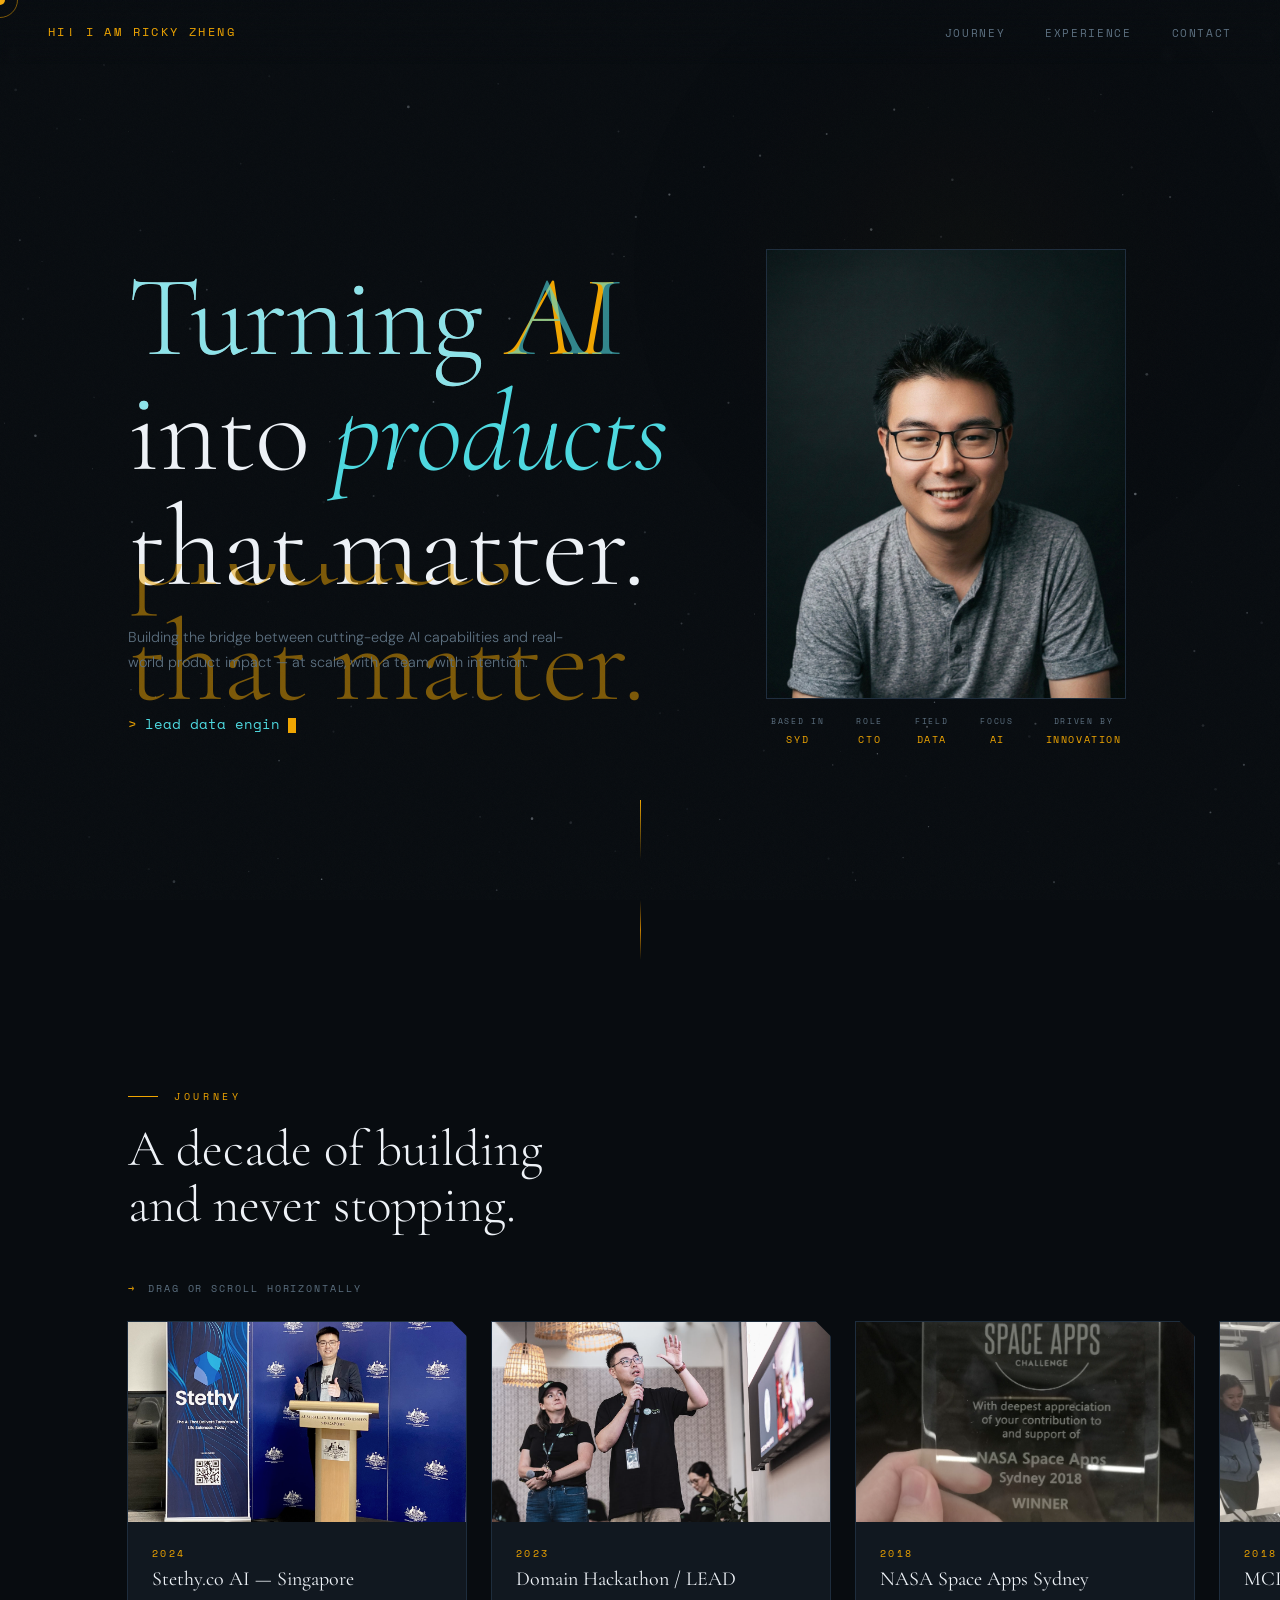
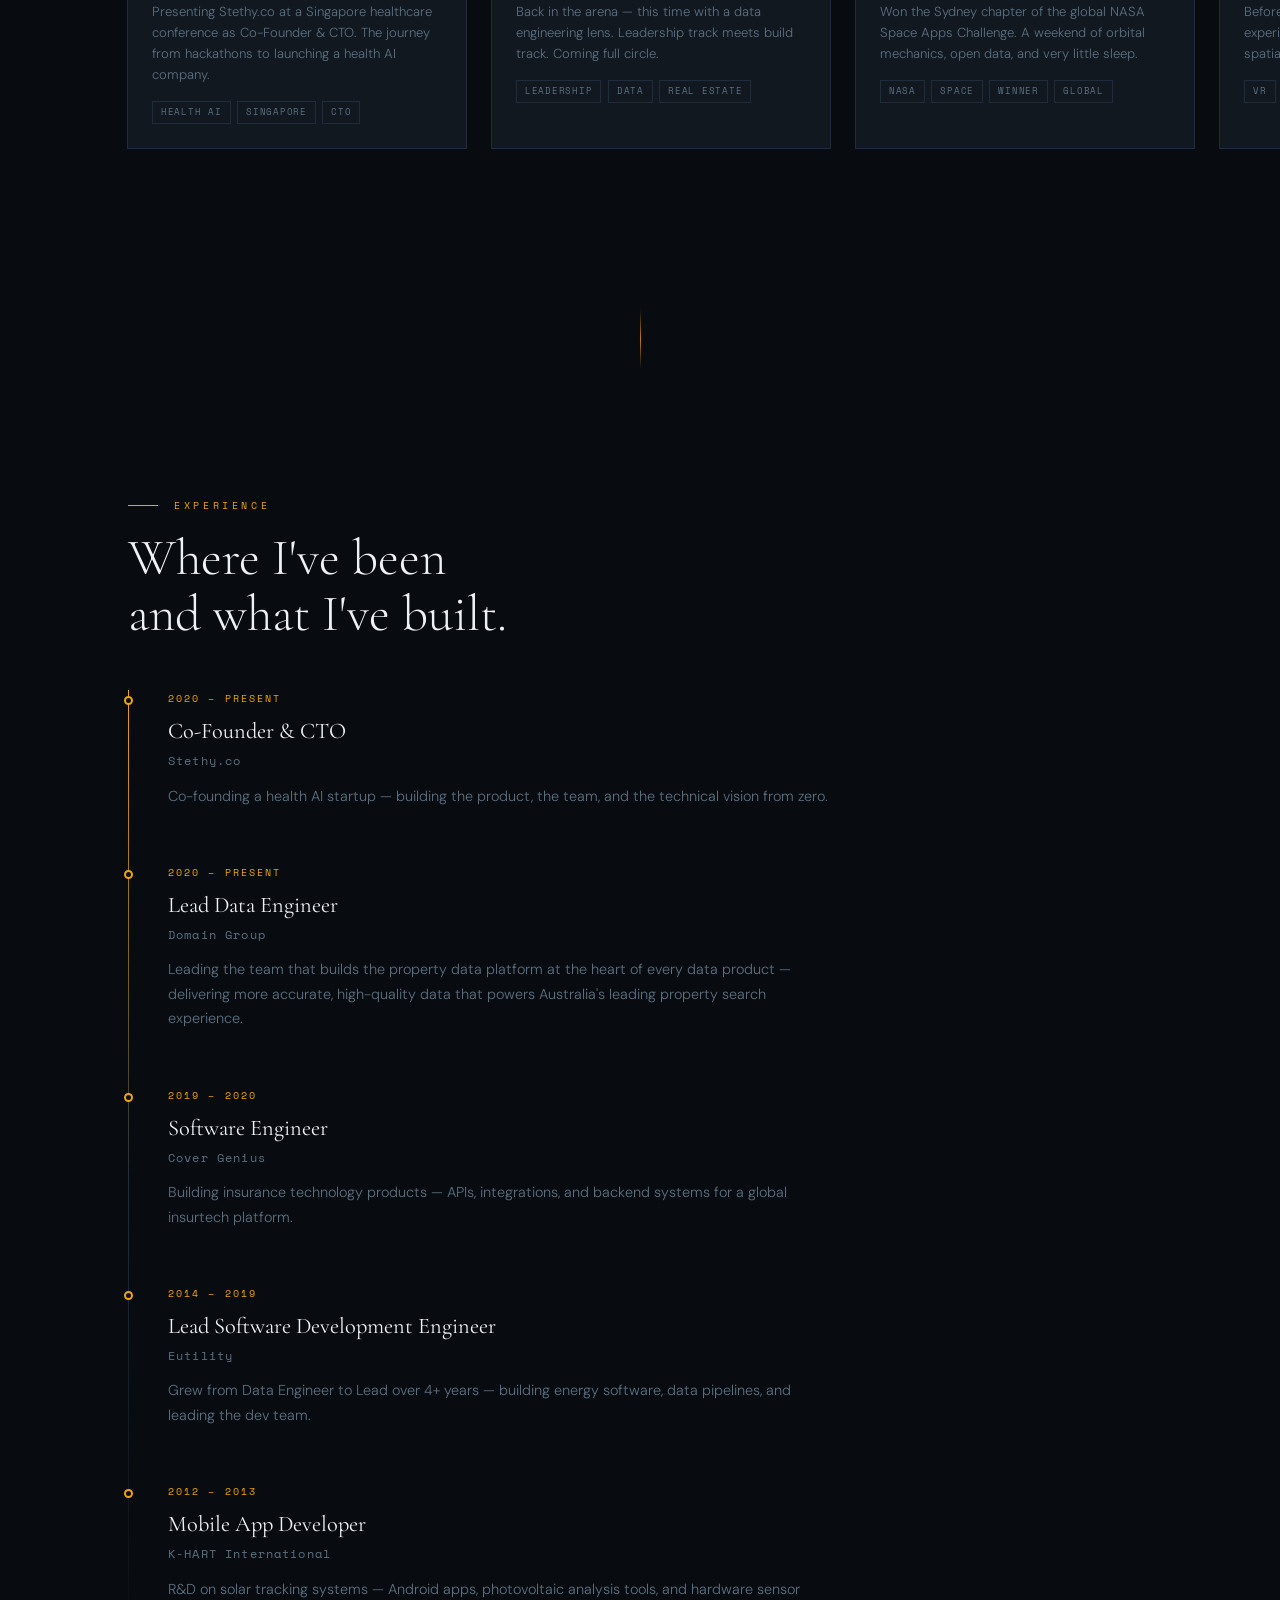
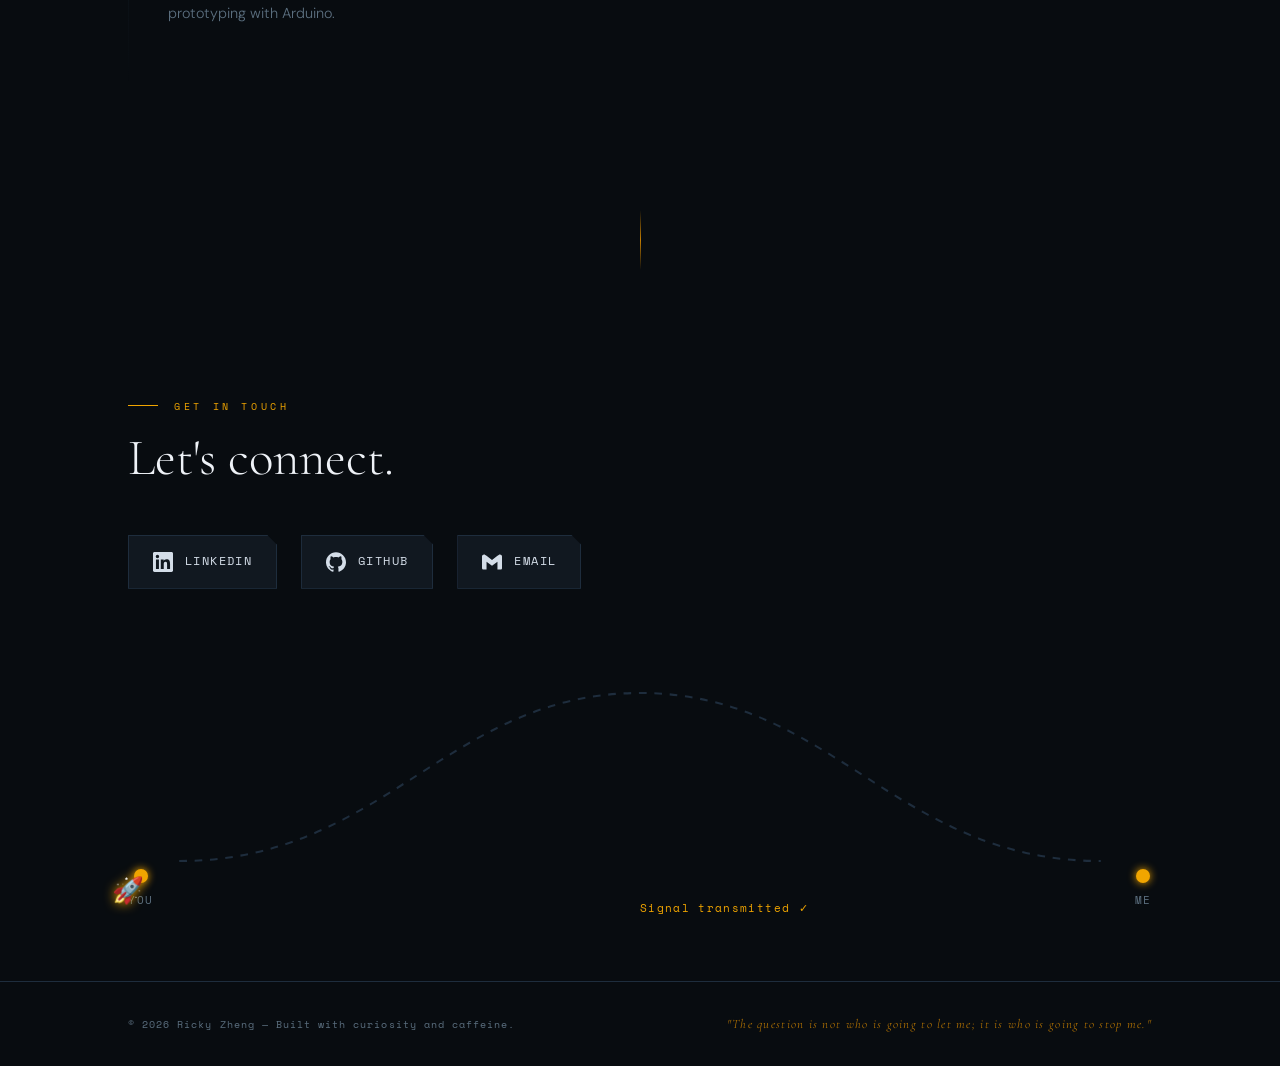
==== index.html @ 5c2e3927 "Add favicon from personal photo - favicon.ico (16x16, 32x32, 48x48 multi-size) - favicon-16x16.png, " ====
<!DOCTYPE html>
<html lang="en">
<head>
<meta charset="UTF-8">
<meta name="viewport" content="width=device-width, initial-scale=1.0">
<title>Ricky Zheng — Data Engineer Lead &amp; CTO | AI, Data &amp; Product Builder</title>
<meta name="description" content="Ricky Zheng is a Data Engineer Lead and CTO of a health AI company based in Sydney, Australia. Passionate about turning AI into real-world products — from data pipelines to intelligent systems.">
<meta name="keywords" content="Ricky Zheng, Data Engineer, CTO, AI, health AI, Sydney, Australia, data engineering, machine learning, solar engineering">
<meta name="author" content="Ricky Zheng">
<link rel="canonical" href="https://ricky-zheng.com">
<link rel="icon" type="image/x-icon" href="/favicon.ico">
<link rel="icon" type="image/png" sizes="32x32" href="/favicon-32x32.png">
<link rel="icon" type="image/png" sizes="16x16" href="/favicon-16x16.png">
<link rel="apple-touch-icon" sizes="180x180" href="/apple-touch-icon.png">
<link rel="manifest" href="/site.webmanifest">

<!-- Open Graph -->
<meta property="og:type" content="website">
<meta property="og:url" content="https://ricky-zheng.com">
<meta property="og:title" content="Ricky Zheng — Data Engineer Lead &amp; CTO | AI, Data &amp; Product Builder">
<meta property="og:description" content="Ricky Zheng is a Data Engineer Lead and CTO of a health AI company based in Sydney, Australia. Turning AI into real-world products that matter.">
<meta property="og:image" content="https://ricky-zheng.com/images/personal-photos/IMG_4358.jpg">
<meta property="og:locale" content="en_AU">
<meta property="og:site_name" content="Ricky Zheng">

<!-- Twitter Card -->
<meta name="twitter:card" content="summary_large_image">
<meta name="twitter:url" content="https://ricky-zheng.com">
<meta name="twitter:title" content="Ricky Zheng — Data Engineer Lead &amp; CTO | AI, Data &amp; Product Builder">
<meta name="twitter:description" content="Ricky Zheng is a Data Engineer Lead and CTO of a health AI company based in Sydney, Australia. Turning AI into real-world products that matter.">
<meta name="twitter:image" content="https://ricky-zheng.com/images/personal-photos/IMG_4358.jpg">

<!-- JSON-LD Structured Data -->
<script type="application/ld+json">
{
  "@context": "https://schema.org",
  "@type": "Person",
  "name": "Ricky Zheng",
  "url": "https://ricky-zheng.com",
  "email": "hi@ricky-zheng.com",
  "image": "https://ricky-zheng.com/images/personal-photos/IMG_4358.jpg",
  "jobTitle": "Data Engineer Lead",
  "description": "Data Engineer Lead and CTO of a health AI company. Background in solar engineering, now building AI-powered products in Sydney, Australia.",
  "worksFor": {
    "@type": "Organization",
    "name": "Health AI Company"
  },
  "address": {
    "@type": "PostalAddress",
    "addressLocality": "Sydney",
    "addressRegion": "NSW",
    "addressCountry": "AU"
  },
  "sameAs": [
    "https://www.linkedin.com/in/ricky-zheng-au/",
    "https://github.com/HelloRicky"
  ],
  "knowsAbout": [
    "Data Engineering",
    "Artificial Intelligence",
    "Machine Learning",
    "Health AI",
    "Solar Engineering",
    "3D Printing",
    "Electronics",
    "Space Technology",
    "Product Development"
  ]
}
</script>
<link rel="preconnect" href="https://fonts.googleapis.com">
<link rel="preconnect" href="https://fonts.gstatic.com" crossorigin>
<link href="https://fonts.googleapis.com/css2?family=Cormorant+Garamond:ital,wght@0,300;0,400;0,600;1,300;1,400&family=Space+Mono:ital,wght@0,400;0,700;1,400&family=DM+Sans:wght@300;400;500&display=swap" rel="stylesheet">
<link rel="stylesheet" href="style.css">
</head>
<body>

<div class="cursor" id="cursor"></div>
<div class="cursor-ring" id="cursor-ring"></div>

<canvas id="stars-canvas"></canvas>

<nav>
  <a href="#hero" class="nav-logo">Hi! I am Ricky Zheng</a>
  <ul class="nav-links">
    <li><a href="#journey">Journey</a></li>
    <li><a href="#experience">Experience</a></li>
    <li><a href="#contact">Contact</a></li>
  </ul>
  <button class="nav-toggle" aria-label="Toggle menu" aria-expanded="false">
    <span></span><span></span><span></span>
  </button>
</nav>

<!-- ============================================================
     HERO
============================================================ -->
<section id="hero">
  <div class="hero-content">
<h1 class="hero-title glitch" data-text="Turning AI into products that matter.">
      Turning <em>AI</em> into <em style="color:var(--cyan)">products</em><br>that matter.
    </h1>
    <p class="hero-subtitle">Building the bridge between cutting-edge AI capabilities and real-world product impact — at scale, with a team, with intention.</p>
    <div class="hero-terminal">
      <span class="typed-text" id="typed"></span><span class="cursor-blink"></span>
    </div>
  </div>
  <div class="hero-portrait">
    <div class="portrait-frame">
      <img class="portrait-img" src="images/personal-photos/IMG_4358.jpg" alt="Ricky Zheng" loading="eager" width="360" height="450">
    </div>
    <div class="portrait-data">
      <div class="portrait-data-item">
        <span class="portrait-data-label">Based in</span>
        <span class="portrait-data-value">SYD</span>
      </div>
      <div class="portrait-data-item">
        <span class="portrait-data-label">Role</span>
        <span class="portrait-data-value">CTO</span>
      </div>
      <div class="portrait-data-item">
        <span class="portrait-data-label">Field</span>
        <span class="portrait-data-value">Data</span>
      </div>
      <div class="portrait-data-item">
        <span class="portrait-data-label">Focus</span>
        <span class="portrait-data-value">AI</span>
      </div>
      <div class="portrait-data-item">
        <span class="portrait-data-label">Driven by</span>
        <span class="portrait-data-value">Innovation</span>
      </div>
    </div>
  </div>
  <div class="hero-scroll">

    <div class="scroll-line"></div>
  </div>
</section>

<div class="divider"></div>

<!-- ============================================================
     JOURNEY
============================================================ -->
<section id="journey">
  <p class="section-label">Journey</p>
  <h2 class="section-title reveal">A decade of building<br>and never stopping.</h2>

  <div class="journey-scroll-hint">
    <span class="hint-arrow">→</span>
    <span>drag or scroll horizontally</span>
  </div>

  <div class="journey-track" id="journey-track">

    <!-- 1: 2024 Stethy AI — 3 images -->
    <div class="journey-card reveal">
      <div class="journey-card-img-wrap">
        <img class="journey-card-img active" src="images/2024-stethy-conference/IMG_7921.jpg" alt="Stethy AI Singapore 2024" loading="lazy" width="340" height="200">
        <img class="journey-card-img" src="images/2024-stethy-conference/1724299750670.jpeg" alt="Stethy AI Singapore 2024" loading="lazy" width="340" height="200">
        <img class="journey-card-img" src="images/2024-stethy-conference/JZY01798.JPG" alt="Stethy AI Singapore 2024" loading="lazy" width="340" height="200">
      </div>
      <div class="journey-card-body">
        <p class="journey-year">2024</p>
        <h3 class="journey-title">Stethy.co AI — Singapore</h3>
        <p class="journey-desc">Presenting Stethy.co at a Singapore healthcare conference as Co-Founder &amp; CTO. The journey from hackathons to launching a health AI company.</p>
        <div class="journey-tags">
          <span class="tag">Health AI</span>
          <span class="tag">Singapore</span>
          <span class="tag">CTO</span>
        </div>
      </div>
    </div>

    <!-- 2: 2023 Domain Hackathon — 2 images -->
    <div class="journey-card reveal">
      <div class="journey-card-img-wrap">
        <img class="journey-card-img active" src="images/2023-domain-hackathon/IMG_4024.jpg" alt="Domain Hackathon LEAD 2023" loading="lazy" width="340" height="200">
        <img class="journey-card-img" src="images/2023-domain-hackathon/IMG_4029.jpg" alt="Domain Hackathon LEAD 2023" loading="lazy" width="340" height="200">
      </div>
      <div class="journey-card-body">
        <p class="journey-year">2023</p>
        <h3 class="journey-title">Domain Hackathon / LEAD</h3>
        <p class="journey-desc">Back in the arena — this time with a data engineering lens. Leadership track meets build track. Coming full circle.</p>
        <div class="journey-tags">
          <span class="tag">Leadership</span>
          <span class="tag">Data</span>
          <span class="tag">Real Estate</span>
        </div>
      </div>
    </div>

    <!-- 3: 2018 NASA Space Apps (WINNER) — 1 image -->
    <div class="journey-card reveal">
      <div class="journey-card-img-wrap">
        <img class="journey-card-img active" src="images/2018-NASA-space-app-hackathon/IMG_20181021_173300.jpg" alt="NASA Space Apps Sydney 2018" loading="lazy" width="340" height="200">
      </div>
      <div class="journey-card-body">
        <p class="journey-year">2018</p>
        <h3 class="journey-title">NASA Space Apps Sydney</h3>
        <p class="journey-desc">Won the Sydney chapter of the global NASA Space Apps Challenge. A weekend of orbital mechanics, open data, and very little sleep.</p>
        <div class="journey-tags">
          <span class="tag">NASA</span>
          <span class="tag">Space</span>
          <span class="tag">Winner</span>
          <span class="tag">Global</span>
        </div>
      </div>
    </div>

    <!-- 4: 2018 MCICI VR — 2 images -->
    <div class="journey-card reveal">
      <div class="journey-card-img-wrap">
        <img class="journey-card-img active" src="images/2018-MCICI-VR-hackathon/IMG_20180601_174137.jpg" alt="MCICI VR Hackathon 2018" loading="lazy" width="340" height="200">
        <img class="journey-card-img" src="images/2018-MCICI-VR-hackathon/IMG_20180602_114129.jpg" alt="MCICI VR Hackathon 2018" loading="lazy" width="340" height="200">
      </div>
      <div class="journey-card-body">
        <p class="journey-year">2018</p>
        <h3 class="journey-title">MCICI VR Hackathon</h3>
        <p class="journey-desc">Before the metaverse was a buzzword — experimenting with immersive technology, spatial interfaces, and the limits of presence.</p>
        <div class="journey-tags">
          <span class="tag">VR</span>
          <span class="tag">Unity</span>
          <span class="tag">Spatial</span>
        </div>
      </div>
    </div>

    <!-- 5: 2017 Freelancer Hackathon — 1 image -->
    <div class="journey-card reveal">
      <div class="journey-card-img-wrap">
        <img class="journey-card-img active" src="images/2017-freelance-hackathon/IMG_20171201_095057.jpg" alt="Freelancer Hackathon 2017" loading="lazy" width="340" height="200">
      </div>
      <div class="journey-card-body">
        <p class="journey-year">2017</p>
        <h3 class="journey-title">Freelancer Hackathon</h3>
        <p class="journey-desc">Freelance hackathon circuit — learning to rapidly integrate third-party APIs and ship prototypes under pressure.</p>
        <div class="journey-tags">
          <span class="tag">APIs</span>
          <span class="tag">Rapid Prototyping</span>
        </div>
      </div>
    </div>

    <!-- 6: 2017 MQ Data Science — 2 images -->
    <div class="journey-card reveal">
      <div class="journey-card-img-wrap">
        <img class="journey-card-img active" src="images/2017-MQ-hackathon/IMG_20170513_162224.jpg" alt="Macquarie Data Science Challenge 2017" loading="lazy" width="340" height="200">
        <img class="journey-card-img" src="images/2017-MQ-hackathon/IMG_20170514_093614.jpg" alt="Macquarie Data Science Challenge 2017" loading="lazy" width="340" height="200">
      </div>
      <div class="journey-card-body">
        <p class="journey-year">2017</p>
        <h3 class="journey-title">Macquarie Data Science Challenge</h3>
        <p class="journey-desc">Placed in the top 6 teams out of dozens. First taste of competitive data science — and first prize money.</p>
        <div class="journey-tags">
          <span class="tag">Data Science</span>
          <span class="tag">ML</span>
          <span class="tag">Top 6</span>
        </div>
      </div>
    </div>

    <!-- 7: 2017 Facebook Hackathon — 2 images -->
    <div class="journey-card reveal">
      <div class="journey-card-img-wrap">
        <img class="journey-card-img active" src="images/2017-FB-hackathon/received_1526350410732204.jpeg" alt="Facebook Sydney Hackathon 2017" loading="lazy" width="340" height="200">
        <img class="journey-card-img" src="images/2017-FB-hackathon/mmexport1493520194630.jpg" alt="Facebook Sydney Hackathon 2017" loading="lazy" width="340" height="200">
      </div>
      <div class="journey-card-body">
        <p class="journey-year">2017</p>
        <h3 class="journey-title">Facebook Sydney Hackathon</h3>
        <p class="journey-desc">24 hours at Facebook HQ Sydney. Where the culture of "move fast and build things" became personally calibrated.</p>
        <div class="journey-tags">
          <span class="tag">Product</span>
          <span class="tag">Sydney</span>
          <span class="tag">24hrs</span>
        </div>
      </div>
    </div>

    <!-- 8: 2015 Feelture — 4 images -->
    <div class="journey-card reveal">
      <div class="journey-card-img-wrap">
        <img class="journey-card-img active" src="images/2015-feelture-project/IMG_20150711_144143.jpg" alt="Feelture IoT Project 2015" loading="lazy" width="340" height="200">
        <img class="journey-card-img" src="images/2015-feelture-project/IMG_20150222_225909.jpg" alt="Feelture IoT Project 2015" loading="lazy" width="340" height="200">
        <img class="journey-card-img" src="images/2015-feelture-project/IMG_20150711_211003.jpg" alt="Feelture IoT Project 2015" loading="lazy" width="340" height="200">
        <img class="journey-card-img" src="images/2015-feelture-project/IMG_20150715_210549.jpg" alt="Feelture IoT Project 2015" loading="lazy" width="340" height="200">
      </div>
      <div class="journey-card-body">
        <p class="journey-year">2015</p>
        <h3 class="journey-title">Feelture IoT Project</h3>
        <p class="journey-desc">First foray into hardware hacking — building IoT devices and learning that the gap between idea and working prototype is where the real education happens.</p>
        <div class="journey-tags">
          <span class="tag">IoT</span>
          <span class="tag">Hardware</span>
          <span class="tag">Arduino</span>
        </div>
      </div>
    </div>

  </div>
</section>

<div class="divider"></div>

<!-- ============================================================
     EXPERIENCE
============================================================ -->
<section id="experience">
  <p class="section-label">Experience</p>
  <h2 class="section-title reveal">Where I've been<br>and what I've built.</h2>

  <div class="timeline">
    <div class="timeline-item">
      <p class="timeline-period">2020 – PRESENT</p>
      <h3 class="timeline-role">Co-Founder & CTO</h3>
      <p class="timeline-company">Stethy.co</p>
      <p class="timeline-desc">Co-founding a health AI startup — building the product, the team, and the technical vision from zero.</p>
    </div>

    <div class="timeline-item">
      <p class="timeline-period">2020 – PRESENT</p>
      <h3 class="timeline-role">Lead Data Engineer</h3>
      <p class="timeline-company">Domain Group</p>
      <p class="timeline-desc">Leading the team that builds the property data platform at the heart of every data product — delivering more accurate, high-quality data that powers Australia's leading property search experience.</p>
    </div>

    <div class="timeline-item">
      <p class="timeline-period">2019 – 2020</p>
      <h3 class="timeline-role">Software Engineer</h3>
      <p class="timeline-company">Cover Genius</p>
      <p class="timeline-desc">Building insurance technology products — APIs, integrations, and backend systems for a global insurtech platform.</p>
    </div>

    <div class="timeline-item">
      <p class="timeline-period">2014 – 2019</p>
      <h3 class="timeline-role">Lead Software Development Engineer</h3>
      <p class="timeline-company">Eutility</p>
      <p class="timeline-desc">Grew from Data Engineer to Lead over 4+ years — building energy software, data pipelines, and leading the dev team.</p>
    </div>

    <div class="timeline-item">
      <p class="timeline-period">2012 – 2013</p>
      <h3 class="timeline-role">Mobile App Developer</h3>
      <p class="timeline-company">K-HART International</p>
      <p class="timeline-desc">R&D on solar tracking systems — Android apps, photovoltaic analysis tools, and hardware sensor prototyping with Arduino.</p>
    </div>
  </div>
</section>

<div class="divider"></div>

<!-- ============================================================
     CONTACT
============================================================ -->
<section id="contact">
  <p class="section-label">Get in Touch</p>
  <h2 class="section-title reveal">Let's connect.</h2>
  <div class="contact-grid reveal">
    <a href="https://www.linkedin.com/in/ricky-zheng-au/" class="contact-link" target="_blank" rel="noopener">
      <span class="contact-icon">
        <svg xmlns="http://www.w3.org/2000/svg" viewBox="0 0 24 24" fill="currentColor" width="20" height="20" aria-hidden="true">
          <path d="M20.447 20.452h-3.554v-5.569c0-1.328-.027-3.037-1.852-3.037-1.853 0-2.136 1.445-2.136 2.939v5.667H9.351V9h3.414v1.561h.046c.477-.9 1.637-1.85 3.37-1.85 3.601 0 4.267 2.37 4.267 5.455v6.286zM5.337 7.433a2.062 2.062 0 0 1-2.063-2.065 2.064 2.064 0 1 1 2.063 2.065zm1.782 13.019H3.555V9h3.564v11.452zM22.225 0H1.771C.792 0 0 .774 0 1.729v20.542C0 23.227.792 24 1.771 24h20.451C23.2 24 24 23.227 24 22.271V1.729C24 .774 23.2 0 22.222 0h.003z"/>
        </svg>
      </span><span class="contact-label"> LinkedIn</span>
    </a>
    <a href="https://github.com/HelloRicky/HelloRicky.github.io" class="contact-link" target="_blank" rel="noopener">
      <span class="contact-icon">
        <svg xmlns="http://www.w3.org/2000/svg" viewBox="0 0 24 24" fill="currentColor" width="20" height="20" aria-hidden="true">
          <path d="M12 .297c-6.63 0-12 5.373-12 12 0 5.303 3.438 9.8 8.205 11.385.6.113.82-.258.82-.577 0-.285-.01-1.04-.015-2.04-3.338.724-4.042-1.61-4.042-1.61C4.422 18.07 3.633 17.7 3.633 17.7c-1.087-.744.084-.729.084-.729 1.205.084 1.838 1.236 1.838 1.236 1.07 1.835 2.809 1.305 3.495.998.108-.776.417-1.305.76-1.605-2.665-.3-5.466-1.332-5.466-5.93 0-1.31.465-2.38 1.235-3.22-.135-.303-.54-1.523.105-3.176 0 0 1.005-.322 3.3 1.23.96-.267 1.98-.399 3-.405 1.02.006 2.04.138 3 .405 2.28-1.552 3.285-1.23 3.285-1.23.645 1.653.24 2.873.12 3.176.765.84 1.23 1.91 1.23 3.22 0 4.61-2.805 5.625-5.475 5.92.42.36.81 1.096.81 2.22 0 1.606-.015 2.896-.015 3.286 0 .315.21.69.825.57C20.565 22.092 24 17.592 24 12.297c0-6.627-5.373-12-12-12"/>
        </svg>
      </span><span class="contact-label"> GitHub</span>
    </a>
    <a href="mailto:hi@ricky-zheng.com" class="contact-link">
      <span class="contact-icon">
        <svg xmlns="http://www.w3.org/2000/svg" viewBox="0 0 24 24" fill="currentColor" width="20" height="20" aria-hidden="true">
          <path d="M24 5.457v13.909c0 .904-.732 1.636-1.636 1.636h-3.819V11.73L12 16.64l-6.545-4.91v9.273H1.636A1.636 1.636 0 0 1 0 19.366V5.457c0-2.023 2.309-3.178 3.927-1.964L5.455 4.64 12 9.548l6.545-4.910 1.528-1.145C21.69 2.28 24 3.434 24 5.457z"/>
        </svg>
      </span><span class="contact-label"> Email</span>
    </a>
  </div>

  <div class="connection-flight reveal" aria-hidden="true">
    <div class="flight-node flight-node--you">
      <span class="flight-node-dot"></span>
      <span class="flight-node-label">You</span>
    </div>
    <svg class="flight-svg" viewBox="0 0 800 200" preserveAspectRatio="none">
      <path class="flight-path-bg" d="M 40,160 C 200,160 250,40 400,40 C 550,40 600,160 760,160" />
      <path class="flight-trail" d="M 40,160 C 200,160 250,40 400,40 C 550,40 600,160 760,160" />
    </svg>
    <div class="flight-rocket">&#128640;</div>
    <div class="flight-node flight-node--me">
      <span class="flight-node-dot"></span>
      <span class="flight-node-label">Me</span>
    </div>
    <p class="flight-status">Signal transmitted &#10003;</p>
  </div>
</section>

<footer>
  <p>© <span id="copy-year"></span> Ricky Zheng — Built with curiosity and caffeine.</p>
  <p style="font-style:italic; font-family: var(--serif); color: var(--amber-dim); font-size: 0.8rem;">"The question is not who is going to let me; it is who is going to stop me."</p>
</footer>

<script src="script.js"></script>
</body>
</html>
---- style.css ----
/* ============================================================
   RESET & BASE
============================================================ */
*, *::before, *::after { box-sizing: border-box; margin: 0; padding: 0; }

:root {
  --obsidian: #080c10;
  --void: #0d1117;
  --surface: #111820;
  --surface2: #16202c;
  --border: #1e2d3d;
  --amber: #f0a500;
  --amber-dim: #c47d00;
  --amber-glow: rgba(240,165,0,0.12);
  --cyan: #4dd9e0;
  --cyan-dim: rgba(77,217,224,0.15);
  --text: #d4dde8;
  --text-muted: #5c7080;
  --text-bright: #eef2f7;
  --serif: 'Cormorant Garamond', Georgia, serif;
  --mono: 'Space Mono', monospace;
  --sans: 'DM Sans', sans-serif;
}

html { scroll-behavior: smooth; font-size: 16px; }

body {
  background: var(--obsidian);
  color: var(--text);
  font-family: var(--sans);
  font-weight: 300;
  line-height: 1.6;
  overflow-x: hidden;
  cursor: none;
}

/* ============================================================
   CUSTOM CURSOR
============================================================ */
.cursor {
  position: fixed;
  width: 10px; height: 10px;
  background: var(--amber);
  border-radius: 50%;
  pointer-events: none;
  z-index: 9999;
  transform: translate(-50%, -50%);
  transition: transform 0.1s ease, width 0.2s, height 0.2s, background 0.2s;
  mix-blend-mode: screen;
}

.cursor-ring {
  position: fixed;
  width: 36px; height: 36px;
  border: 1px solid rgba(240,165,0,0.5);
  border-radius: 50%;
  pointer-events: none;
  z-index: 9998;
  transform: translate(-50%, -50%);
  transition: transform 0.15s ease, width 0.3s, height 0.3s, opacity 0.3s;
}

body:has(a:hover) .cursor,
body:has(button:hover) .cursor { width: 16px; height: 16px; }
body:has(a:hover) .cursor-ring,
body:has(button:hover) .cursor-ring { width: 48px; height: 48px; opacity: 0.4; }

/* ============================================================
   STAR FIELD
============================================================ */
#stars-canvas {
  position: fixed;
  top: 0; left: 0;
  width: 100%; height: 100%;
  pointer-events: none;
  z-index: 0;
  opacity: 0.6;
}

/* ============================================================
   NAV
============================================================ */
nav {
  position: fixed;
  top: 0; left: 0; right: 0;
  z-index: 100;
  padding: 1.2rem 3rem;
  display: flex;
  align-items: center;
  justify-content: space-between;
  background: linear-gradient(to bottom, rgba(8,12,16,0.95), transparent);
  backdrop-filter: blur(4px);
}

.nav-logo {
  font-family: var(--mono);
  font-size: 0.75rem;
  color: var(--amber);
  letter-spacing: 0.2em;
  text-transform: uppercase;
  text-decoration: none;
}

.nav-links {
  display: flex;
  gap: 2.5rem;
  list-style: none;
}

.nav-links a {
  font-family: var(--mono);
  font-size: 0.68rem;
  letter-spacing: 0.15em;
  text-transform: uppercase;
  color: var(--text-muted);
  text-decoration: none;
  transition: color 0.2s;
}

.nav-links a:hover { color: var(--amber); }

.nav-toggle {
  display: none;
  flex-direction: column;
  gap: 5px;
  background: none;
  border: none;
  cursor: pointer;
  padding: 4px;
}
.nav-toggle span {
  display: block;
  width: 22px;
  height: 2px;
  background: var(--amber);
  transition: transform 0.25s, opacity 0.25s;
}
.nav-toggle.open span:nth-child(1) { transform: translateY(7px) rotate(45deg); }
.nav-toggle.open span:nth-child(2) { opacity: 0; }
.nav-toggle.open span:nth-child(3) { transform: translateY(-7px) rotate(-45deg); }

/* ============================================================
   HERO
============================================================ */
#hero {
  position: relative;
  min-height: 100vh;
  display: grid;
  grid-template-columns: 1fr 0.75fr;
  align-items: center;
  padding: 6rem 10vw 0;
  gap: 4rem;
  z-index: 1;
}

.hero-content {
  display: flex;
  flex-direction: column;
  justify-content: center;
}

.hero-eyebrow {
  font-family: var(--mono);
  font-size: 0.7rem;
  letter-spacing: 0.3em;
  color: var(--amber);
  text-transform: uppercase;
  margin-bottom: 1.5rem;
  opacity: 0;
  animation: fadeUp 0.8s ease 0.3s forwards;
}

.hero-title {
  font-family: var(--serif);
  font-weight: 300;
  font-size: clamp(3.5rem, 9vw, 8rem);
  line-height: 1.0;
  color: var(--text-bright);
  letter-spacing: -0.01em;
  max-width: 16ch;
  opacity: 0;
  animation: fadeUp 1s ease 0.5s forwards;
}

.hero-title em {
  font-style: italic;
  color: var(--amber);
}

.hero-subtitle {
  font-family: var(--sans);
  font-size: 0.9rem;
  color: var(--text-muted);
  max-width: 44ch;
  line-height: 1.7;
  margin-top: 1.25rem;
  opacity: 0;
  animation: fadeUp 0.8s ease 0.8s forwards;
}

.hero-terminal {
  margin-top: 2.5rem;
  font-family: var(--mono);
  font-size: 0.85rem;
  color: var(--cyan);
  display: flex;
  align-items: center;
  gap: 0.5rem;
  opacity: 0;
  animation: fadeUp 0.8s ease 1s forwards;
}

.hero-terminal::before {
  content: '>';
  color: var(--amber);
}

.typed-text { }

.cursor-blink {
  display: inline-block;
  width: 8px; height: 1.1em;
  background: var(--amber);
  vertical-align: text-bottom;
  animation: blink 1s step-end infinite;
}

.hero-scroll {
  position: absolute;
  bottom: 2.5rem;
  left: 0;
  right: 0;
  display: flex;
  flex-direction: column;
  align-items: center;
  gap: 0.5rem;
  opacity: 0;
  animation: fadeUp 0.8s ease 2s forwards;
}

.hero-scroll span {
  font-family: var(--mono);
  font-size: 0.6rem;
  letter-spacing: 0.3em;
  color: var(--text-muted);
  text-transform: uppercase;
}

.scroll-line {
  width: 1px;
  height: 60px;
  background: linear-gradient(to bottom, var(--amber), transparent);
  animation: scrollPulse 2s ease infinite;
}

/* ============================================================
   SECTIONS COMMON
============================================================ */
section {
  position: relative;
  z-index: 1;
  padding: 8rem 10vw;
}

.section-label {
  font-family: var(--mono);
  font-size: 0.65rem;
  letter-spacing: 0.35em;
  color: var(--amber);
  text-transform: uppercase;
  margin-bottom: 1rem;
  display: flex;
  align-items: center;
  gap: 1rem;
}

.section-label::before {
  content: '';
  display: block;
  width: 30px; height: 1px;
  background: var(--amber);
}

.section-title {
  font-family: var(--serif);
  font-size: clamp(2rem, 4vw, 3.5rem);
  font-weight: 300;
  color: var(--text-bright);
  line-height: 1.1;
  margin-bottom: 3rem;
}

/* ============================================================
   SKILLS SECTION — HEXAGONAL CONSTELLATION
============================================================ */
#skills {
  background: linear-gradient(to bottom, transparent, rgba(13,17,23,0.8), transparent);
}

.skills-grid {
  display: grid;
  grid-template-columns: repeat(auto-fit, minmax(200px, 1fr));
  gap: 1.5rem;
  max-width: 900px;
}

.skill-card {
  position: relative;
  background: var(--surface);
  border: 1px solid var(--border);
  padding: 2rem 1.5rem;
  cursor: pointer;
  transition: transform 0.3s ease, border-color 0.3s, box-shadow 0.3s;
  clip-path: polygon(0 0, calc(100% - 16px) 0, 100% 16px, 100% 100%, 0 100%);
  overflow: hidden;
}

.skill-card::before {
  content: '';
  position: absolute;
  inset: 0;
  background: var(--amber-glow);
  opacity: 0;
  transition: opacity 0.3s;
}

.skill-card:hover {
  transform: translateY(-4px);
  border-color: var(--amber-dim);
  box-shadow: 0 0 30px var(--amber-glow), 0 20px 40px rgba(0,0,0,0.5);
}

.skill-card:hover::before { opacity: 1; }

.skill-icon {
  font-size: 2rem;
  margin-bottom: 1rem;
  display: block;
}

.skill-name {
  font-family: var(--mono);
  font-size: 0.72rem;
  letter-spacing: 0.12em;
  text-transform: uppercase;
  color: var(--amber);
  margin-bottom: 0.5rem;
}

.skill-desc {
  font-size: 0.85rem;
  color: var(--text-muted);
  line-height: 1.5;
}

.skill-tags {
  margin-top: 1rem;
  display: flex;
  flex-wrap: wrap;
  gap: 0.4rem;
}

.tag {
  font-family: var(--mono);
  font-size: 0.58rem;
  letter-spacing: 0.08em;
  padding: 0.2rem 0.5rem;
  border: 1px solid var(--border);
  color: var(--text-muted);
  text-transform: uppercase;
}

/* ============================================================
   EXPERIENCE SECTION — TIMELINE
============================================================ */
.timeline {
  position: relative;
  max-width: 700px;
}

.timeline::before {
  content: '';
  position: absolute;
  left: 0;
  top: 0;
  bottom: 0;
  width: 1px;
  background: linear-gradient(to bottom, var(--amber), var(--border), transparent);
}

.timeline-item {
  position: relative;
  padding: 0 0 3.5rem 2.5rem;
  opacity: 0;
  transform: translateX(-20px);
  transition: opacity 0.6s ease, transform 0.6s ease;
}

.timeline-item.visible {
  opacity: 1;
  transform: translateX(0);
}

.timeline-item::before {
  content: '';
  position: absolute;
  left: -4px;
  top: 6px;
  width: 9px; height: 9px;
  background: var(--obsidian);
  border: 2px solid var(--amber);
  border-radius: 50%;
}

.timeline-period {
  font-family: var(--mono);
  font-size: 0.65rem;
  letter-spacing: 0.2em;
  color: var(--amber);
  margin-bottom: 0.4rem;
}

.timeline-role {
  font-family: var(--serif);
  font-size: 1.4rem;
  font-weight: 400;
  color: var(--text-bright);
  margin-bottom: 0.2rem;
}

.timeline-company {
  font-family: var(--mono);
  font-size: 0.72rem;
  color: var(--text-muted);
  letter-spacing: 0.1em;
  margin-bottom: 0.8rem;
}

.timeline-desc {
  font-size: 0.9rem;
  color: var(--text-muted);
  line-height: 1.7;
}

/* ============================================================
   PROJECTS SECTION — FLIP CARDS
============================================================ */
.projects-grid {
  display: grid;
  grid-template-columns: repeat(auto-fit, minmax(280px, 1fr));
  gap: 1.5rem;
  max-width: 1000px;
}

.project-card {
  height: 300px;
  perspective: 1000px;
  cursor: pointer;
}

.project-inner {
  position: relative;
  width: 100%; height: 100%;
  transform-style: preserve-3d;
  transition: transform 0.7s cubic-bezier(0.23, 1, 0.32, 1);
}

.project-card.flipped .project-inner { transform: rotateY(180deg); }

.project-front,
.project-back {
  position: absolute;
  inset: 0;
  backface-visibility: hidden;
  padding: 2rem;
  border: 1px solid var(--border);
  background: var(--surface);
}

.project-back {
  transform: rotateY(180deg);
  background: var(--surface2);
  border-color: var(--amber-dim);
  display: flex;
  flex-direction: column;
  justify-content: space-between;
}

.project-front {
  display: flex;
  flex-direction: column;
  justify-content: flex-end;
  overflow: hidden;
}

.project-front::before {
  content: '';
  position: absolute;
  inset: 0;
  background: linear-gradient(to top, rgba(8,12,16,0.95) 30%, transparent);
  z-index: 1;
}

.project-bg {
  position: absolute;
  inset: 0;
  font-size: 8rem;
  display: flex;
  align-items: center;
  justify-content: center;
  opacity: 0.08;
  transition: opacity 0.3s;
  line-height: 1;
}

.project-card:hover .project-bg { opacity: 0.14; }

.project-front-content { position: relative; z-index: 2; }

.project-type {
  font-family: var(--mono);
  font-size: 0.6rem;
  letter-spacing: 0.25em;
  color: var(--amber);
  text-transform: uppercase;
  margin-bottom: 0.4rem;
}

.project-title-f {
  font-family: var(--serif);
  font-size: 1.6rem;
  font-weight: 300;
  color: var(--text-bright);
  line-height: 1.1;
}

.project-hint {
  font-family: var(--mono);
  font-size: 0.6rem;
  color: var(--text-muted);
  margin-top: 0.5rem;
  letter-spacing: 0.1em;
}

.project-back-title {
  font-family: var(--serif);
  font-size: 1.3rem;
  color: var(--amber);
  margin-bottom: 0.8rem;
}

.project-back-desc {
  font-size: 0.85rem;
  color: var(--text);
  line-height: 1.7;
  flex: 1;
}

.project-link {
  display: inline-flex;
  align-items: center;
  gap: 0.5rem;
  font-family: var(--mono);
  font-size: 0.7rem;
  letter-spacing: 0.1em;
  color: var(--amber);
  text-decoration: none;
  border: 1px solid var(--amber-dim);
  padding: 0.5rem 1rem;
  transition: background 0.2s, color 0.2s;
  text-transform: uppercase;
  margin-top: 1rem;
  align-self: flex-start;
}

.project-link:hover { background: var(--amber); color: var(--obsidian); }

.flip-back-btn {
  background: none;
  border: none;
  font-family: var(--mono);
  font-size: 0.6rem;
  color: var(--text-muted);
  letter-spacing: 0.15em;
  cursor: none;
  text-transform: uppercase;
  margin-top: 0.5rem;
  align-self: flex-start;
  transition: color 0.2s;
}

.flip-back-btn:hover { color: var(--text); }

/* ============================================================
   CONTACT SECTION
============================================================ */
#contact {
  text-align: left;
  padding-bottom: 4rem;
}

.contact-grid {
  display: flex;
  gap: 1.5rem;
  flex-wrap: wrap;
  margin-top: 1rem;
}

.contact-link {
  display: flex;
  align-items: center;
  gap: 0.75rem;
  padding: 1rem 1.5rem;
  border: 1px solid var(--border);
  background: var(--surface);
  color: var(--text);
  text-decoration: none;
  font-family: var(--mono);
  font-size: 0.72rem;
  letter-spacing: 0.12em;
  text-transform: uppercase;
  transition: all 0.2s;
  clip-path: polygon(0 0, calc(100% - 10px) 0, 100% 10px, 100% 100%, 0 100%);
}

.contact-link:hover {
  border-color: var(--amber);
  color: var(--amber);
  background: var(--amber-glow);
}

.contact-icon { display: inline-flex; align-items: center; }

/* ============================================================
   CONNECTION FLIGHT EASTER EGG
============================================================ */
.connection-flight {
  position: relative;
  width: 100%;
  height: 280px;
  margin-top: 3rem;
  display: flex;
  align-items: flex-end;
  justify-content: space-between;
  opacity: 0;
  transform: translateY(20px);
  transition: opacity 0.6s ease, transform 0.6s ease;
}

.connection-flight.visible {
  opacity: 1;
  transform: translateY(0);
}

.flight-node {
  display: flex;
  flex-direction: column;
  align-items: center;
  gap: 0.5rem;
  position: relative;
  z-index: 2;
  padding-bottom: 0.5rem;
}

.flight-node-dot {
  width: 14px;
  height: 14px;
  border-radius: 50%;
  background: var(--amber);
  box-shadow: 0 0 8px var(--amber);
}

.connection-flight.visible .flight-node-dot {
  animation: nodePulse 2s ease-in-out infinite;
}

.flight-node-label {
  font-family: var(--mono);
  font-size: 0.7rem;
  letter-spacing: 0.15em;
  text-transform: uppercase;
  color: var(--text-muted);
}

.flight-svg {
  position: absolute;
  inset: 0;
  width: 100%;
  height: 100%;
  pointer-events: none;
}

.flight-path-bg {
  fill: none;
  stroke: var(--border);
  stroke-width: 1.5;
  stroke-dasharray: 6 6;
}

.flight-trail {
  fill: none;
  stroke: var(--amber);
  stroke-width: 2;
  filter: drop-shadow(0 0 4px var(--amber));
  stroke-dasharray: 0;
  stroke-dashoffset: 0;
  opacity: 0;
}

.connection-flight.visible .flight-trail {
  opacity: 1;
}

.flight-rocket {
  position: absolute;
  font-size: 1.6rem;
  line-height: 1;
  transform: translate(-50%, -50%);
  filter: drop-shadow(0 0 6px var(--amber));
  opacity: 0;
  pointer-events: none;
  z-index: 3;
}

.connection-flight.visible .flight-rocket {
  opacity: 1;
}

.flight-status {
  position: absolute;
  bottom: 0;
  left: 50%;
  transform: translateX(-50%);
  font-family: var(--mono);
  font-size: 0.7rem;
  letter-spacing: 0.12em;
  color: var(--amber);
  opacity: 0;
  margin: 0;
  white-space: nowrap;
}

.connection-flight.visible .flight-status {
  animation: fadeUp 0.6s ease forwards;
  animation-delay: 3.8s;
}

@keyframes nodePulse {
  0%, 100% { transform: scale(1);   box-shadow: 0 0 8px var(--amber); }
  50%       { transform: scale(1.4); box-shadow: 0 0 16px var(--amber); }
}

@media (max-width: 768px) {
  .connection-flight { height: 200px; }
  .flight-rocket      { font-size: 1.2rem; }
}

@media (max-width: 480px) {
  .connection-flight { height: 160px; }
  .flight-rocket      { font-size: 1rem; }
}

/* ============================================================
   FOOTER
============================================================ */
footer {
  position: relative;
  z-index: 1;
  padding: 2rem 10vw;
  border-top: 1px solid var(--border);
  display: flex;
  justify-content: space-between;
  align-items: center;
  flex-wrap: wrap;
  gap: 1rem;
}

footer p {
  font-family: var(--mono);
  font-size: 0.65rem;
  color: var(--text-muted);
  letter-spacing: 0.1em;
}

/* ============================================================
   DIVIDERS
============================================================ */
.divider {
  width: 1px;
  height: 60px;
  background: linear-gradient(to bottom, transparent, var(--amber-dim), transparent);
  margin: 0 auto;
  position: relative;
  z-index: 1;
}

/* ============================================================
   ANIMATIONS
============================================================ */
@keyframes fadeUp {
  from { opacity: 0; transform: translateY(20px); }
  to   { opacity: 1; transform: translateY(0); }
}

@keyframes blink {
  0%, 100% { opacity: 1; }
  50%       { opacity: 0; }
}

@keyframes scrollPulse {
  0%, 100% { opacity: 0.4; transform: scaleY(1); }
  50%       { opacity: 1;   transform: scaleY(1.15); }
}

@keyframes orbit {
  from { transform: rotate(0deg) translateX(var(--r)) rotate(0deg); }
  to   { transform: rotate(360deg) translateX(var(--r)) rotate(-360deg); }
}

/* ============================================================
   SCROLL REVEAL
============================================================ */
.reveal {
  opacity: 0;
  transform: translateY(24px);
  transition: opacity 0.7s ease, transform 0.7s ease;
}

.reveal.visible {
  opacity: 1;
  transform: translateY(0);
}

/* ============================================================
   GLITCH EFFECT on hero title
============================================================ */
.glitch {
  position: relative;
}

.glitch::before,
.glitch::after {
  content: attr(data-text);
  position: absolute;
  top: 0; left: 0;
  width: 100%;
  color: var(--text-bright);
  font-family: inherit;
  font-size: inherit;
  font-weight: inherit;
  line-height: inherit;
  letter-spacing: inherit;
  pointer-events: none;
}

.glitch::before {
  color: var(--cyan);
  clip-path: polygon(0 0, 100% 0, 100% 33%, 0 33%);
  animation: glitch1 4s infinite step-end;
  opacity: 0.6;
}

.glitch::after {
  color: var(--amber);
  clip-path: polygon(0 66%, 100% 66%, 100% 100%, 0 100%);
  animation: glitch2 4s infinite step-end;
  opacity: 0.5;
}

@keyframes glitch1 {
  0%, 94%, 100% { transform: none; opacity: 0; }
  95% { transform: translate(-3px, 1px); opacity: 0.6; }
  96% { transform: translate(3px, -1px); opacity: 0.6; }
  97% { transform: none; opacity: 0; }
  98% { transform: translate(-2px, 2px); opacity: 0.6; }
}

@keyframes glitch2 {
  0%, 92%, 100% { transform: none; opacity: 0; }
  93% { transform: translate(3px, -2px); opacity: 0.5; }
  94% { transform: translate(-3px, 1px); opacity: 0.5; }
  95% { transform: none; opacity: 0; }
}

/* ============================================================
   NOISE OVERLAY
============================================================ */
body::before {
  content: '';
  position: fixed;
  inset: 0;
  pointer-events: none;
  z-index: 500;
  opacity: 0.025;
  background-image: url("data:image/svg+xml,%3Csvg viewBox='0 0 256 256' xmlns='http://www.w3.org/2000/svg'%3E%3Cfilter id='n'%3E%3CfeTurbulence type='fractalNoise' baseFrequency='0.9' numOctaves='4' stitchTiles='stitch'/%3E%3C/filter%3E%3Crect width='100%25' height='100%25' filter='url(%23n)'/%3E%3C/svg%3E");
  background-repeat: repeat;
  background-size: 128px;
}

/* ============================================================
   RESPONSIVE
============================================================ */
@media (max-width: 768px) {
  nav { padding: 1rem 1.5rem; }
  .nav-links { gap: 1.5rem; }
  section { padding: 5rem 6vw; }
  #hero {
    grid-template-columns: 1fr;
    padding: 7rem 6vw 2rem;
    gap: 2.5rem;
    align-items: start;
  }
  .hero-portrait {
    order: -1;
    align-items: center;
  }
  .portrait-frame { max-width: 200px; }
  .projects-grid { grid-template-columns: 1fr; }
  footer { flex-direction: column; text-align: center; }
  body { cursor: auto; }
  .cursor, .cursor-ring { display: none; }
  .journey-track {
    flex-direction: column;
    overflow-x: visible;
    scroll-snap-type: none;
    padding: 1rem 6vw;
    cursor: auto;
  }
  .journey-card { flex: 0 0 auto; width: 100%; }
  .journey-scroll-hint { display: none; }
  .contact-grid { justify-content: space-between; }
  .contact-link { flex: 1; justify-content: center; }
  .contact-label { display: none; }
}

@media (max-width: 480px) {
  .nav-toggle { display: flex; }
  .nav-links {
    display: none;
    flex-direction: column;
    position: absolute;
    top: 100%;
    left: 0; right: 0;
    background: rgba(8,12,16,0.97);
    backdrop-filter: blur(8px);
    padding: 1.5rem 2rem;
    gap: 1.5rem;
    border-bottom: 1px solid rgba(240,165,0,0.12);
  }
  .nav-links.open { display: flex; }
  .portrait-frame { max-width: 180px; }
}


/* Amber grid background */
#skills::before {
  content: '';
  position: absolute;
  inset: 0;
  background-image:
    linear-gradient(rgba(240,165,0,0.03) 1px, transparent 1px),
    linear-gradient(90deg, rgba(240,165,0,0.03) 1px, transparent 1px);
  background-size: 60px 60px;
  pointer-events: none;
}

/* ============================================================
   PORTRAIT FRAME
============================================================ */
.hero-portrait {
  display: flex;
  flex-direction: column;
  align-items: center;
  opacity: 0;
  animation: fadeUp 0.8s ease 0.7s forwards;
}

.portrait-frame {
  position: relative;
  width: 100%;
  max-width: 360px;
  aspect-ratio: 4 / 5;
  overflow: hidden;
  border: 1px solid var(--border);
}

.portrait-img {
  width: 100%;
  height: 100%;
  object-fit: cover;
  display: block;
}

.portrait-data {
  display: flex;
  gap: 2rem;
  margin-top: 1rem;
  flex-wrap: wrap;
  justify-content: center;
}

.portrait-data-item {
  display: flex;
  flex-direction: column;
  align-items: center;
  gap: 0.15rem;
}

.portrait-data-label {
  font-family: var(--mono);
  font-size: 0.52rem;
  letter-spacing: 0.2em;
  color: var(--text-muted);
  text-transform: uppercase;
}

.portrait-data-value {
  font-family: var(--mono);
  font-size: 0.65rem;
  letter-spacing: 0.15em;
  color: var(--amber);
  text-transform: uppercase;
}

/* ============================================================
   JOURNEY SECTION — HORIZONTAL SCROLL TIMELINE
============================================================ */
#journey {
  padding-left: 0;
  padding-right: 0;
  overflow: hidden;
}

#journey .section-label,
#journey .section-title {
  padding-left: 10vw;
  padding-right: 10vw;
}

.journey-scroll-hint {
  display: flex;
  align-items: center;
  gap: 0.75rem;
  padding: 0 10vw;
  margin-bottom: 0.5rem;
  font-family: var(--mono);
  font-size: 0.6rem;
  letter-spacing: 0.2em;
  color: var(--text-muted);
  text-transform: uppercase;
  transition: opacity 0.6s ease;
}

.journey-scroll-hint.hidden {
  opacity: 0;
  pointer-events: none;
}

.hint-arrow {
  display: inline-block;
  color: var(--amber);
  animation: arrowPulse 1.5s ease infinite;
}

.journey-track {
  display: flex;
  overflow-x: auto;
  scroll-snap-type: x mandatory;
  gap: 1.5rem;
  padding: 1rem 10vw 2rem;
  scrollbar-width: thin;
  scrollbar-color: var(--amber-dim) var(--surface);
  cursor: grab;
  user-select: none;
}

.journey-track:active { cursor: grabbing; }

.journey-track::-webkit-scrollbar { height: 3px; }
.journey-track::-webkit-scrollbar-track { background: var(--surface); }
.journey-track::-webkit-scrollbar-thumb { background: var(--amber-dim); }

.journey-card {
  flex: 0 0 340px;
  scroll-snap-align: start;
  background: var(--surface);
  border: 1px solid var(--border);
  clip-path: polygon(0 0, calc(100% - 16px) 0, 100% 16px, 100% 100%, 0 100%);
  position: relative;
  overflow: hidden;
  transition: transform 0.3s ease, border-color 0.3s, box-shadow 0.3s;
}

.journey-card:hover {
  transform: translateY(-4px);
  box-shadow: 0 16px 40px rgba(0,0,0,0.5);
}

.journey-card.winner {
  border-color: var(--amber-dim);
  box-shadow: 0 0 20px var(--amber-glow), 0 0 60px rgba(240,165,0,0.06);
}

.journey-card.winner:hover {
  box-shadow: 0 0 30px var(--amber-glow), 0 16px 40px rgba(0,0,0,0.5);
}

.journey-card-img-wrap {
  position: relative;
  height: 200px;
  overflow: hidden;
}

.journey-card-img {
  width: 100%;
  height: 100%;
  object-fit: cover;
  filter: saturate(0.7);
  transition: filter 0.4s ease, transform 0.4s ease;
  display: block;
}

.journey-card:hover .journey-card-img {
  filter: saturate(0.9);
  transform: scale(1.05);
}

/* Multi-image carousel: stack images absolutely, crossfade via .active */
.journey-card-img-wrap img {
  position: absolute;
  inset: 0;
  width: 100%;
  height: 100%;
  object-fit: cover;
  filter: saturate(0.7);
  opacity: 0;
  transition: opacity 1s ease, filter 0.4s ease, transform 0.4s ease;
  display: block;
}

.journey-card-img-wrap img.active {
  opacity: 1;
}

.journey-card:hover .journey-card-img-wrap img.active {
  filter: saturate(0.9);
  transform: scale(1.05);
}


.journey-badge {
  position: absolute;
  top: 1rem;
  right: 1rem;
  z-index: 10;
  font-family: var(--mono);
  font-size: 0.55rem;
  letter-spacing: 0.12em;
  text-transform: uppercase;
  color: var(--obsidian);
  background: var(--amber);
  padding: 0.3rem 0.7rem;
  clip-path: polygon(0 0, calc(100% - 6px) 0, 100% 6px, 100% 100%, 0 100%);
  animation: badgePulse 2.5s ease infinite;
}

.journey-card-body {
  padding: 1.5rem;
}

.journey-year {
  font-family: var(--mono);
  font-size: 0.6rem;
  letter-spacing: 0.25em;
  color: var(--amber);
  text-transform: uppercase;
  margin-bottom: 0.4rem;
}

.journey-title {
  font-family: var(--serif);
  font-size: 1.25rem;
  font-weight: 400;
  color: var(--text-bright);
  line-height: 1.2;
  margin-bottom: 0.6rem;
}

.journey-desc {
  font-size: 0.82rem;
  color: var(--text-muted);
  line-height: 1.6;
  margin-bottom: 1rem;
}

.journey-tags {
  display: flex;
  flex-wrap: wrap;
  gap: 0.4rem;
}

/* ============================================================
   NEW KEYFRAMES
============================================================ */
@keyframes badgePulse {
  0%, 100% { box-shadow: 0 0 8px rgba(240,165,0,0.4); }
  50%       { box-shadow: 0 0 20px rgba(240,165,0,0.8), 0 0 40px rgba(240,165,0,0.3); }
}

@keyframes arrowPulse {
  0%, 100% { transform: translateX(0); }
  50%       { transform: translateX(6px); }
}
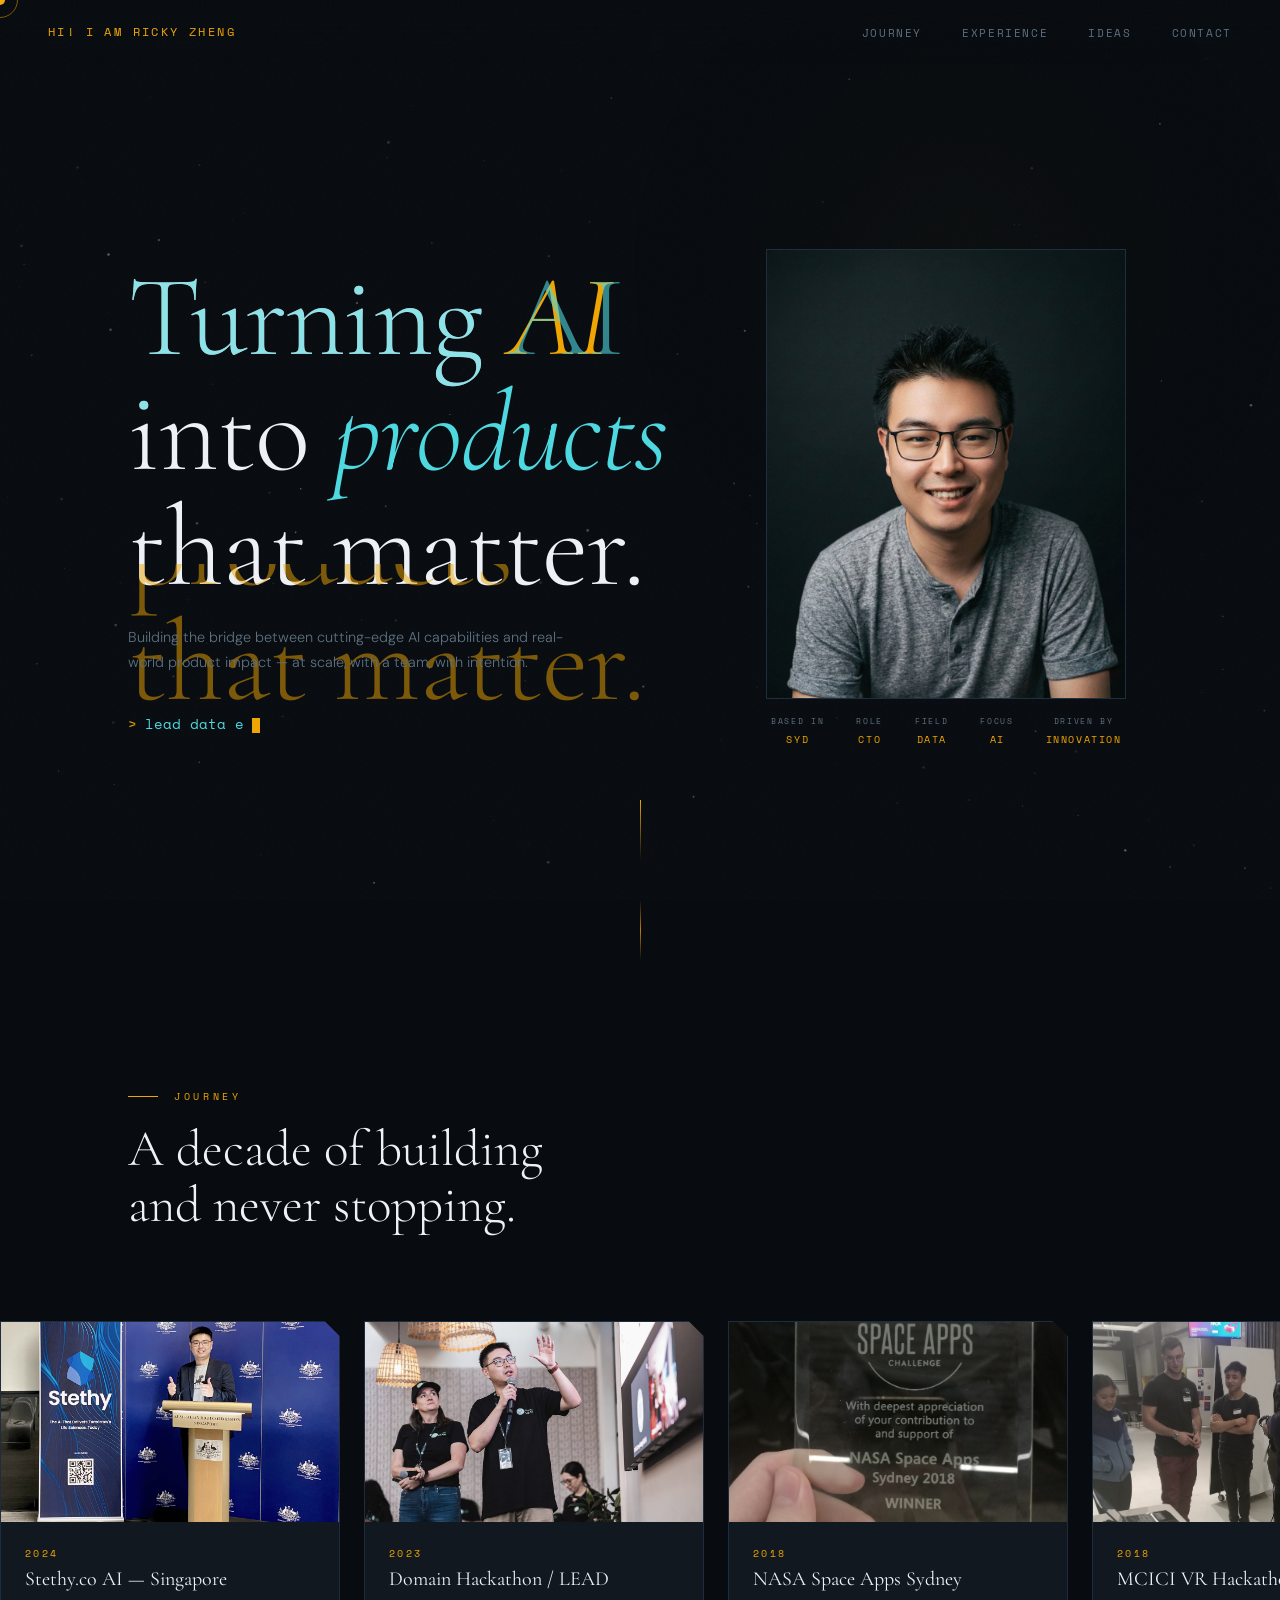
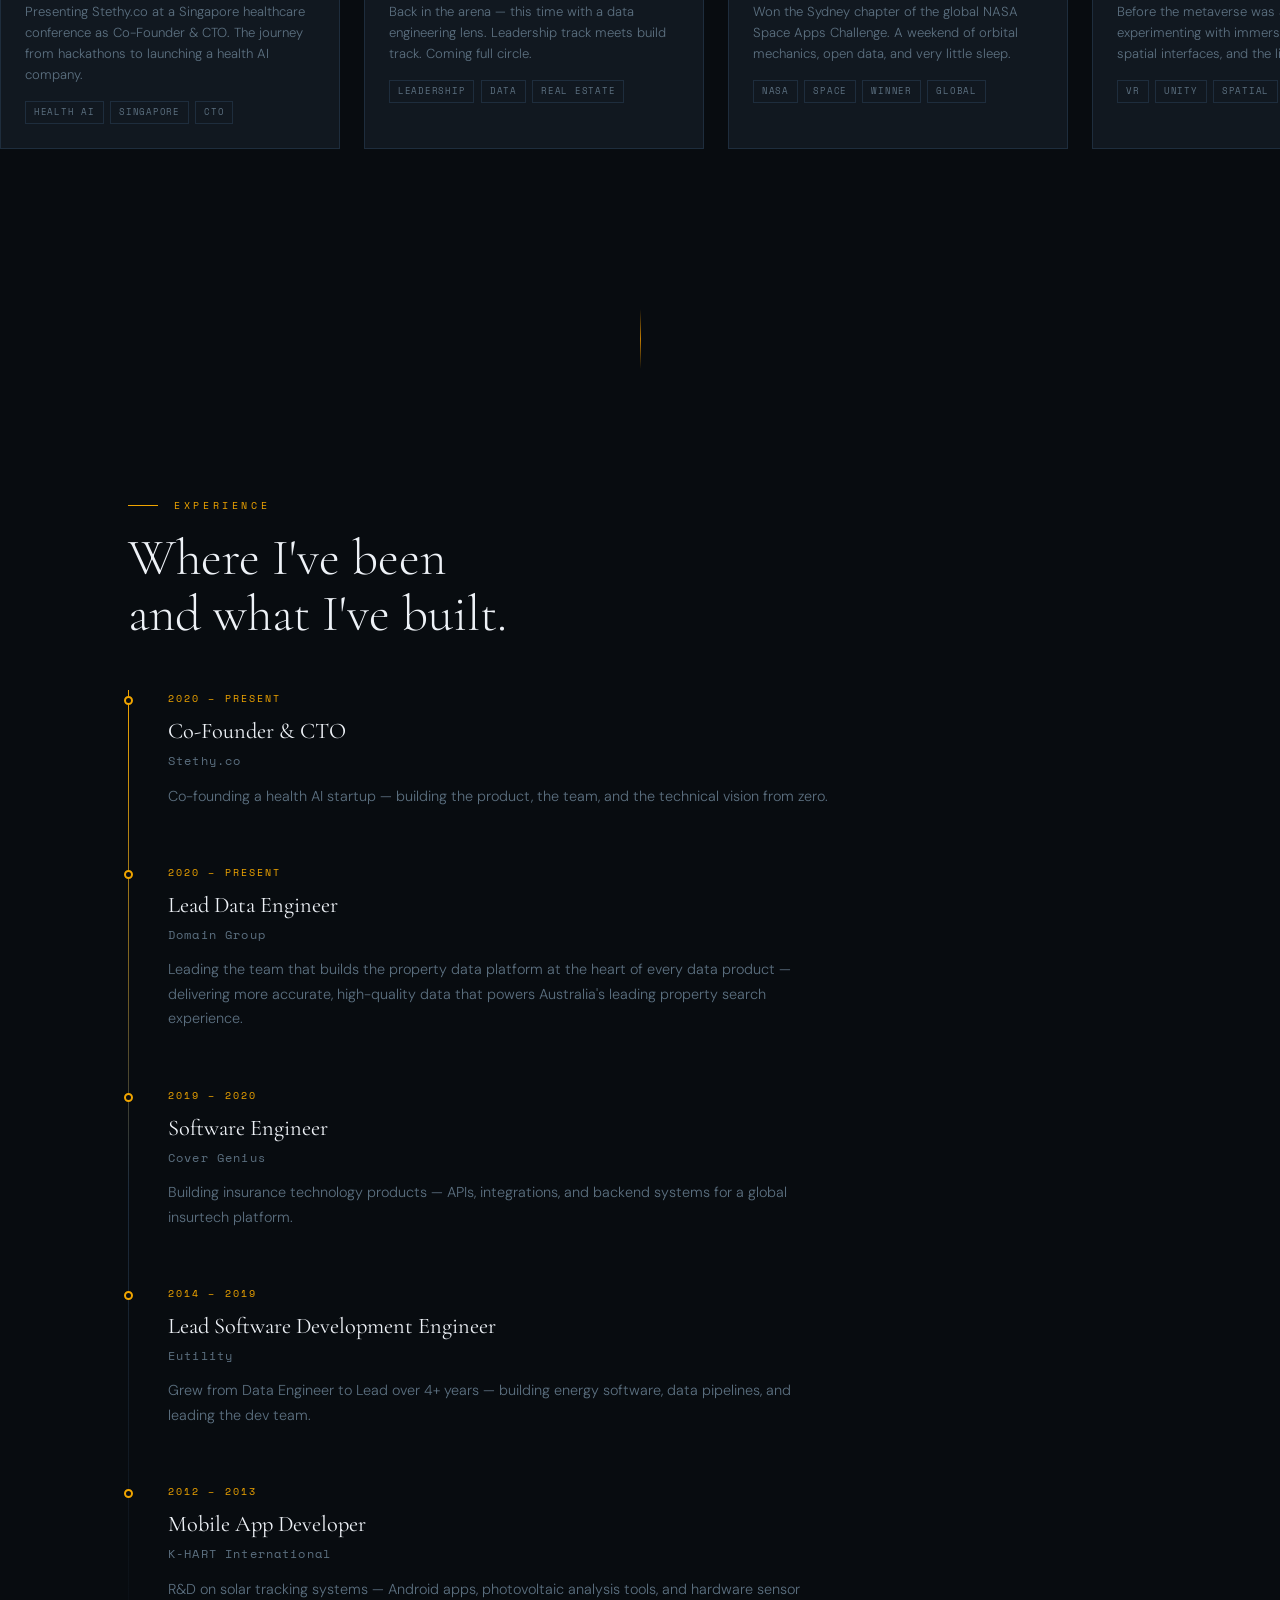
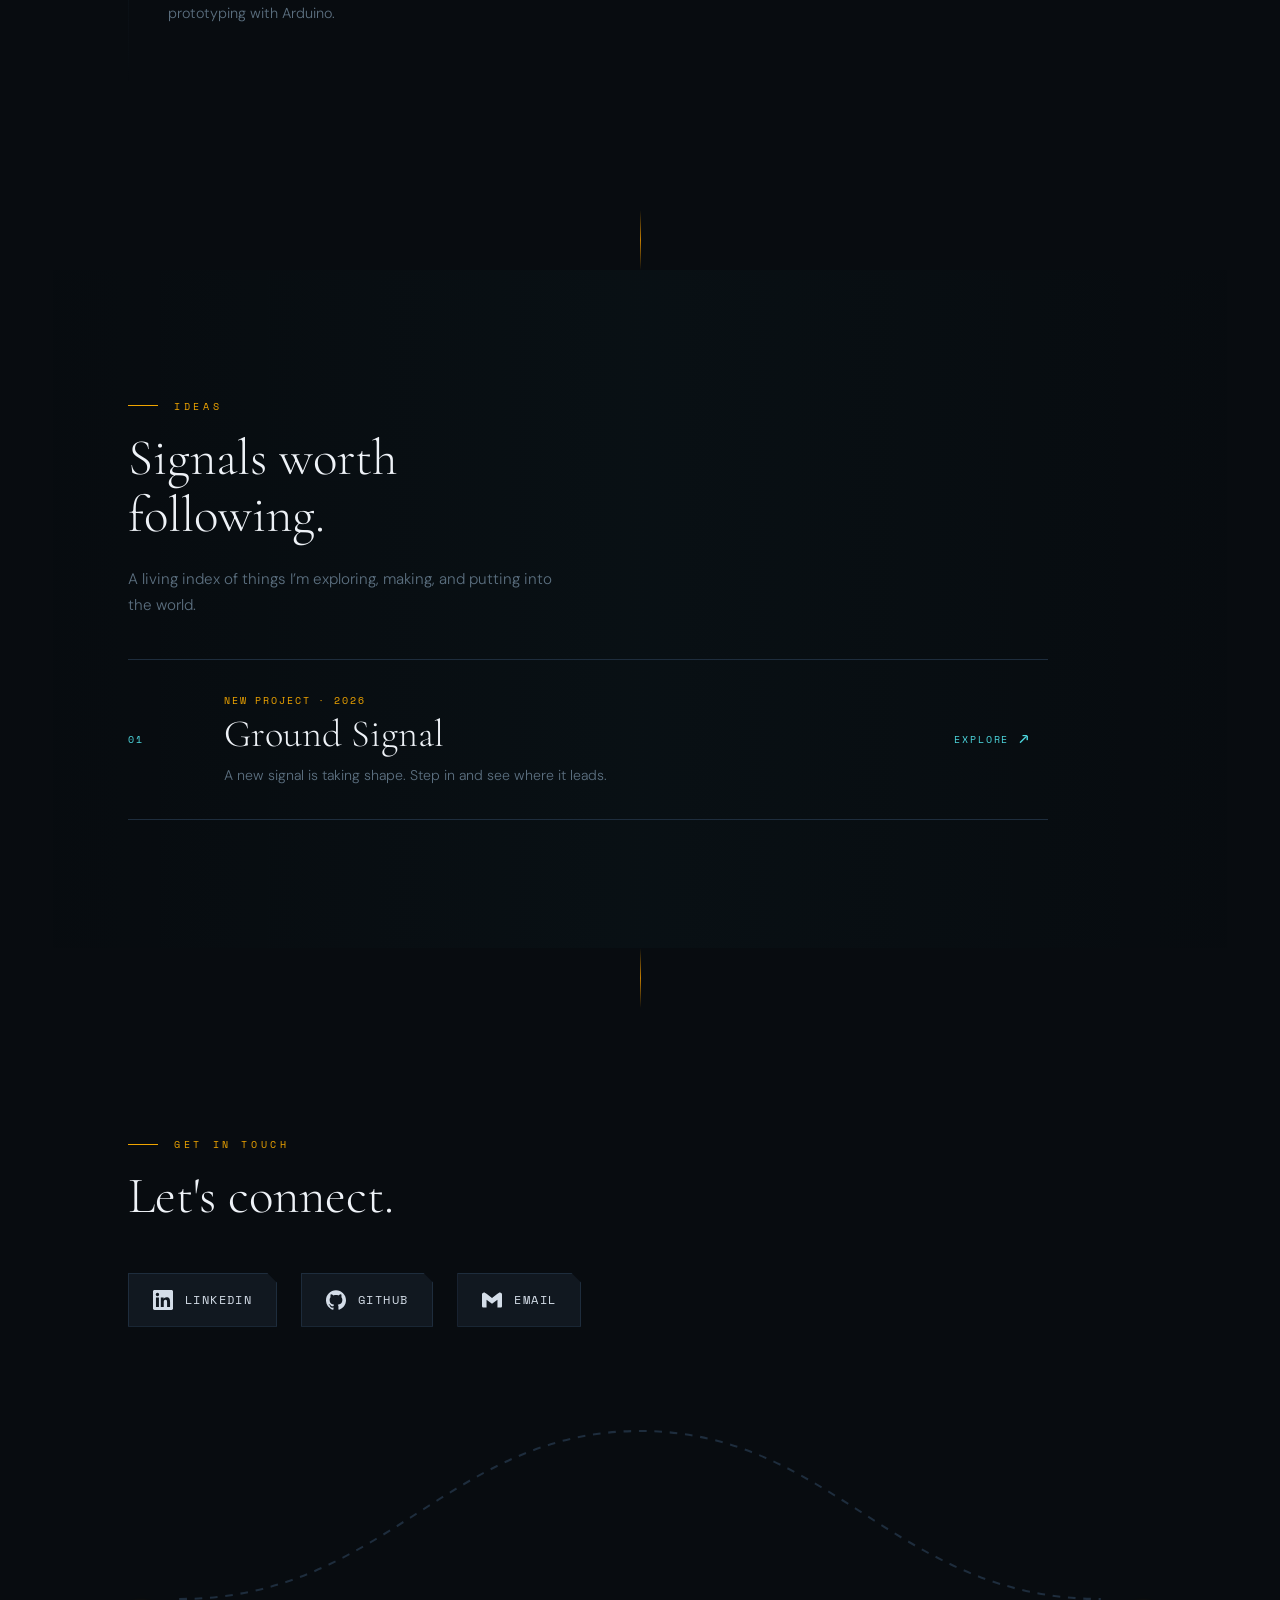
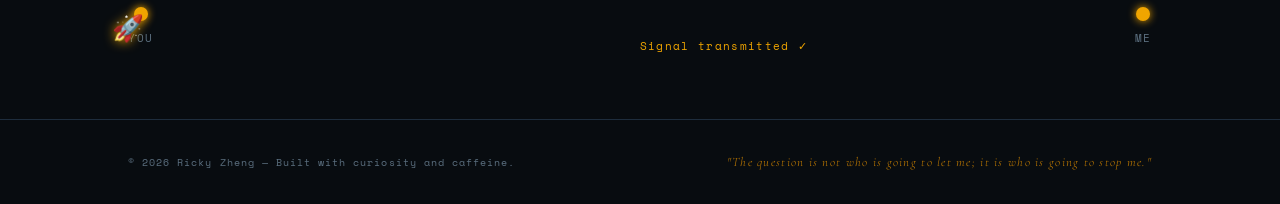
==== commit 593c3907: "feat: add ideas section and Ground Signal link" ====
--- a/index.html
+++ b/index.html
@@ -85,6 +85,7 @@
   <ul class="nav-links">
     <li><a href="#journey">Journey</a></li>
     <li><a href="#experience">Experience</a></li>
+    <li><a href="#ideas">Ideas</a></li>
     <li><a href="#contact">Contact</a></li>
   </ul>
   <button class="nav-toggle" aria-label="Toggle menu" aria-expanded="false">
@@ -346,6 +347,32 @@
       <p class="timeline-company">K-HART International</p>
       <p class="timeline-desc">R&D on solar tracking systems — Android apps, photovoltaic analysis tools, and hardware sensor prototyping with Arduino.</p>
     </div>
+  </div>
+</section>
+
+<div class="divider"></div>
+
+<!-- ============================================================
+     IDEAS
+     To add an idea, copy an .idea-entry block below and update
+     its number, label, title, description, and link.
+============================================================ -->
+<section id="ideas">
+  <p class="section-label">Ideas</p>
+  <h2 class="section-title reveal">Signals worth<br>following.</h2>
+  <p class="ideas-intro reveal">A living index of things I’m exploring, making, and putting into the world.</p>
+
+  <div class="ideas-list">
+    <!-- IDEA ENTRY: copy this block to add the next idea -->
+    <a class="idea-entry reveal" href="https://ricky-zheng.com/ground-signal/" aria-label="Visit Ground Signal">
+      <span class="idea-number" aria-hidden="true">01</span>
+      <div class="idea-copy">
+        <p class="idea-label">New project · 2026</p>
+        <h3>Ground Signal</h3>
+        <p>A new signal is taking shape. Step in and see where it leads.</p>
+      </div>
+      <span class="idea-action" aria-hidden="true">Explore <span>↗</span></span>
+    </a>
   </div>
 </section>
 
--- a/style.css
+++ b/style.css
@@ -440,6 +440,98 @@
   font-size: 0.9rem;
   color: var(--text-muted);
   line-height: 1.7;
+}
+
+/* ============================================================
+   IDEAS SECTION — OPEN PROJECT INDEX
+============================================================ */
+#ideas {
+  background: linear-gradient(90deg, transparent, rgba(77,217,224,0.025), transparent);
+}
+
+.ideas-intro {
+  max-width: 43ch;
+  color: var(--text-muted);
+  font-size: 0.95rem;
+  line-height: 1.7;
+  margin: -1.5rem 0 2.5rem;
+}
+
+.ideas-list {
+  max-width: 920px;
+  border-top: 1px solid var(--border);
+}
+
+.idea-entry {
+  display: grid;
+  grid-template-columns: 4.5rem minmax(0, 1fr) auto;
+  align-items: center;
+  gap: 1.5rem;
+  padding: 2rem 1rem 2rem 0;
+  color: inherit;
+  text-decoration: none;
+  border-bottom: 1px solid var(--border);
+  transition: background 0.3s ease, padding 0.3s ease, border-color 0.3s ease;
+}
+
+.idea-entry:hover {
+  background: linear-gradient(90deg, var(--cyan-dim), transparent 72%);
+  border-color: rgba(77,217,224,0.45);
+  padding-left: 1rem;
+}
+
+.idea-number,
+.idea-label,
+.idea-action {
+  font-family: var(--mono);
+  font-size: 0.65rem;
+  letter-spacing: 0.18em;
+  text-transform: uppercase;
+}
+
+.idea-number { color: var(--cyan); }
+
+.idea-label {
+  color: var(--amber);
+  margin-bottom: 0.45rem;
+}
+
+.idea-copy h3 {
+  color: var(--text-bright);
+  font-family: var(--serif);
+  font-size: clamp(1.8rem, 3vw, 2.7rem);
+  font-weight: 300;
+  line-height: 1;
+  margin-bottom: 0.65rem;
+}
+
+.idea-copy > p:last-child {
+  color: var(--text-muted);
+  font-size: 0.88rem;
+  line-height: 1.6;
+  max-width: 48ch;
+}
+
+.idea-action {
+  color: var(--cyan);
+  display: inline-flex;
+  align-items: center;
+  gap: 0.55rem;
+  white-space: nowrap;
+}
+
+.idea-action span {
+  font-size: 1.2rem;
+  transition: transform 0.25s ease;
+}
+
+.idea-entry:hover .idea-action span { transform: translate(3px, -3px); }
+
+.idea-entry:focus-visible,
+.nav-links a:focus-visible,
+.contact-link:focus-visible {
+  outline: 2px solid var(--cyan);
+  outline-offset: 5px;
 }
 
 /* ============================================================
@@ -931,6 +1023,8 @@
   .contact-grid { justify-content: space-between; }
   .contact-link { flex: 1; justify-content: center; }
   .contact-label { display: none; }
+  .idea-entry { grid-template-columns: 3rem minmax(0, 1fr); gap: 1rem; }
+  .idea-action { grid-column: 2; }
 }
 
 @media (max-width: 480px) {
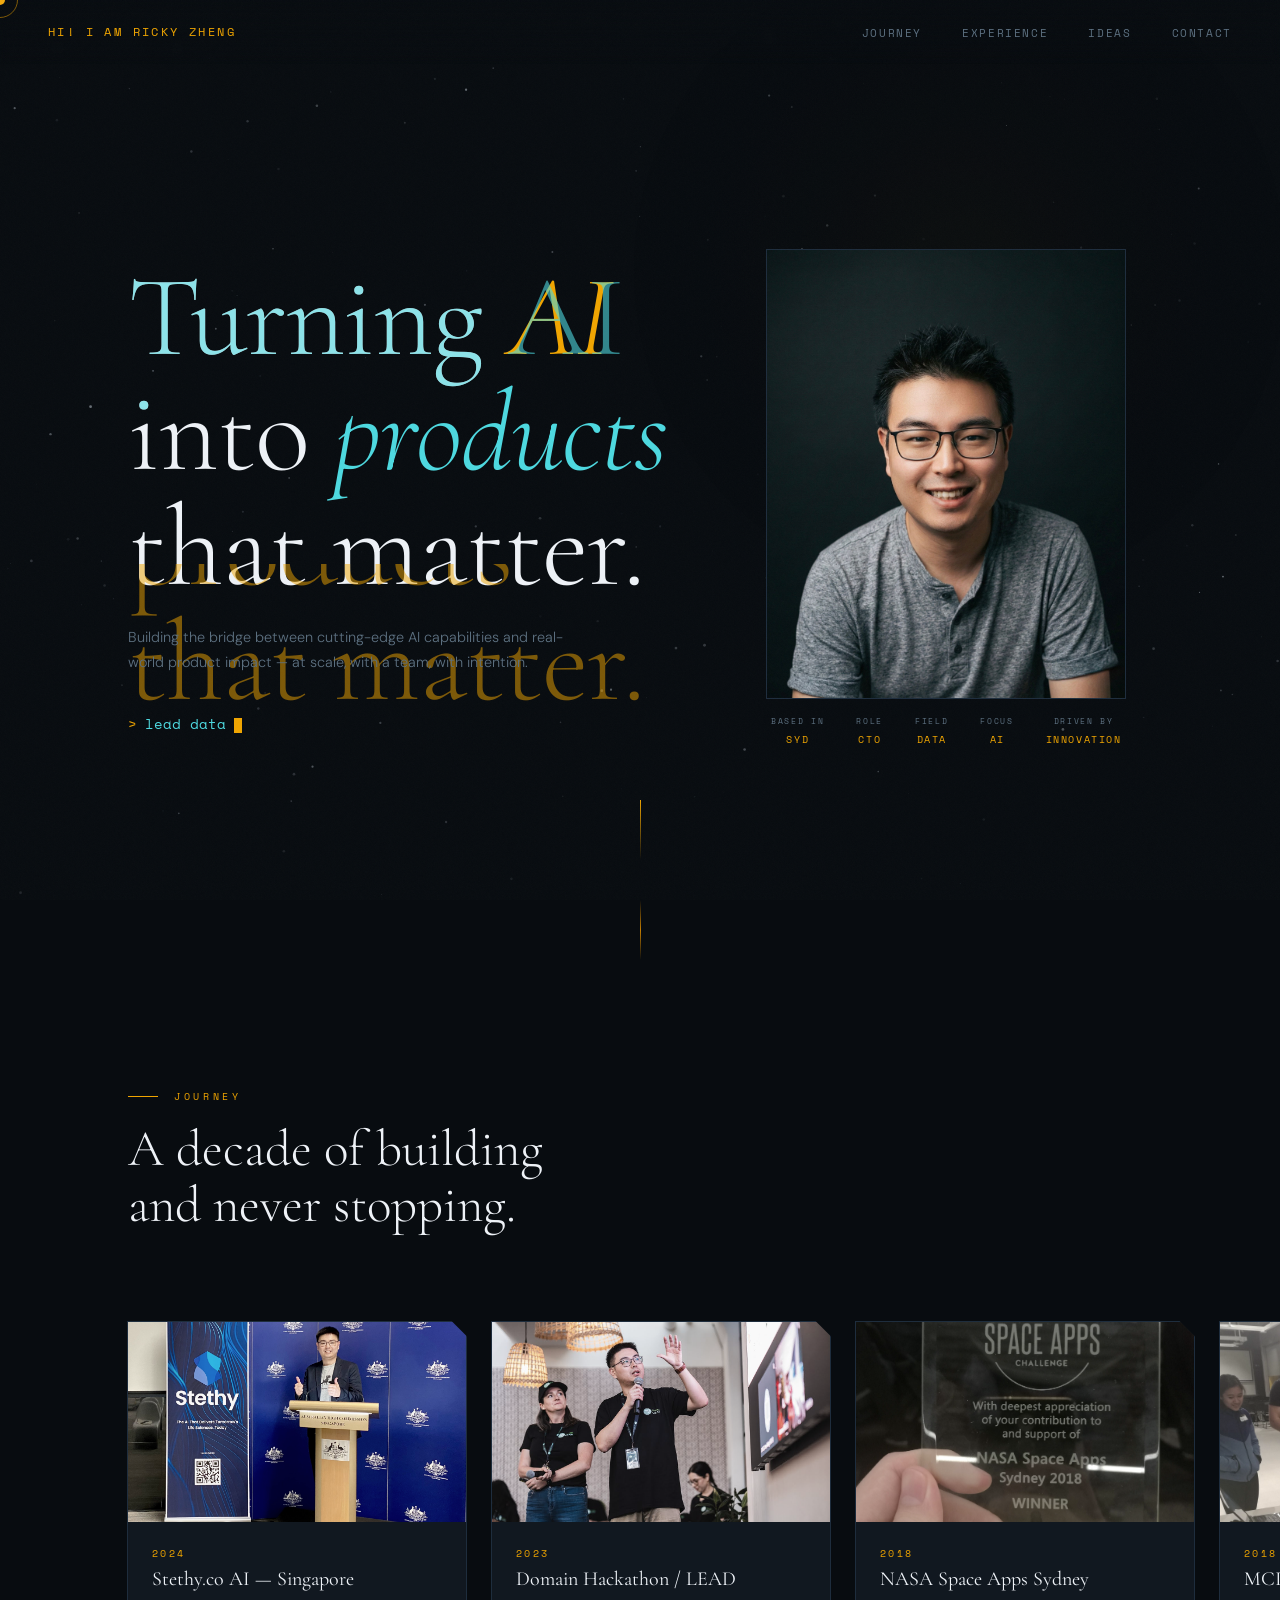
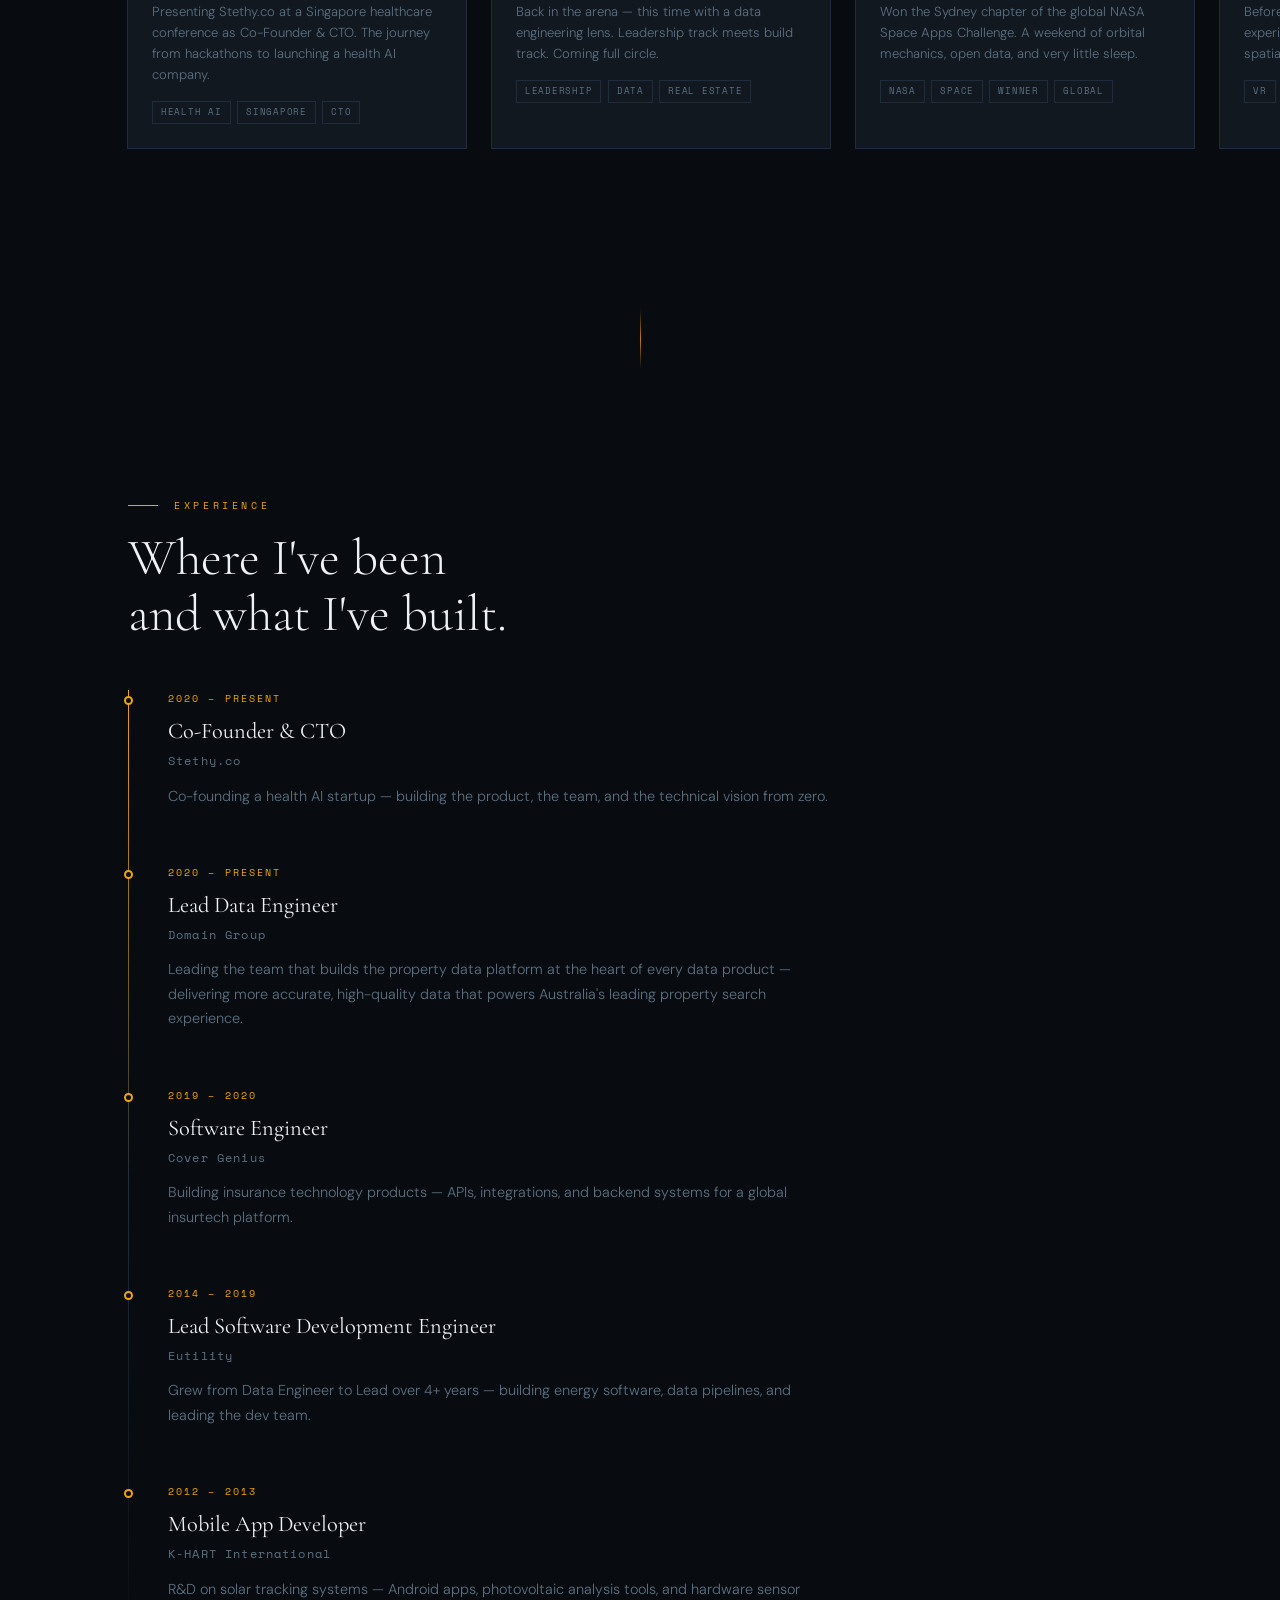
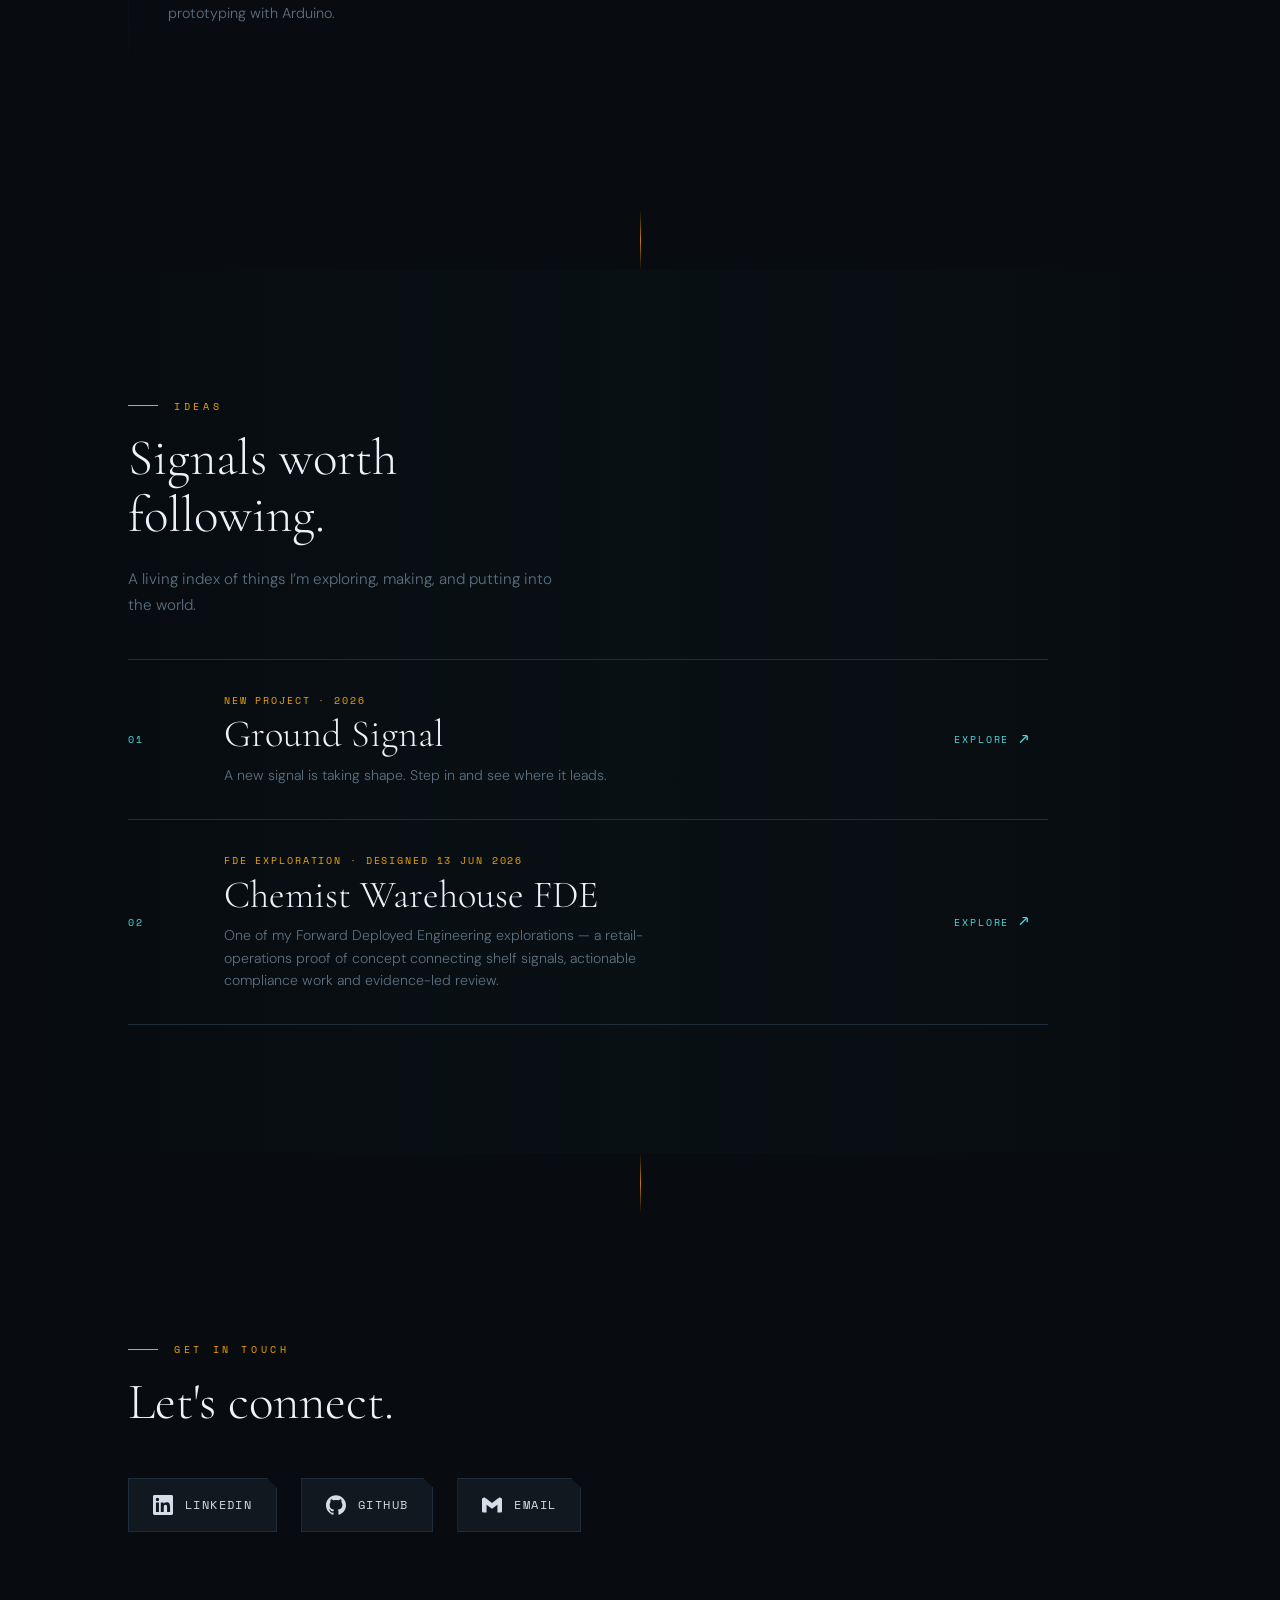
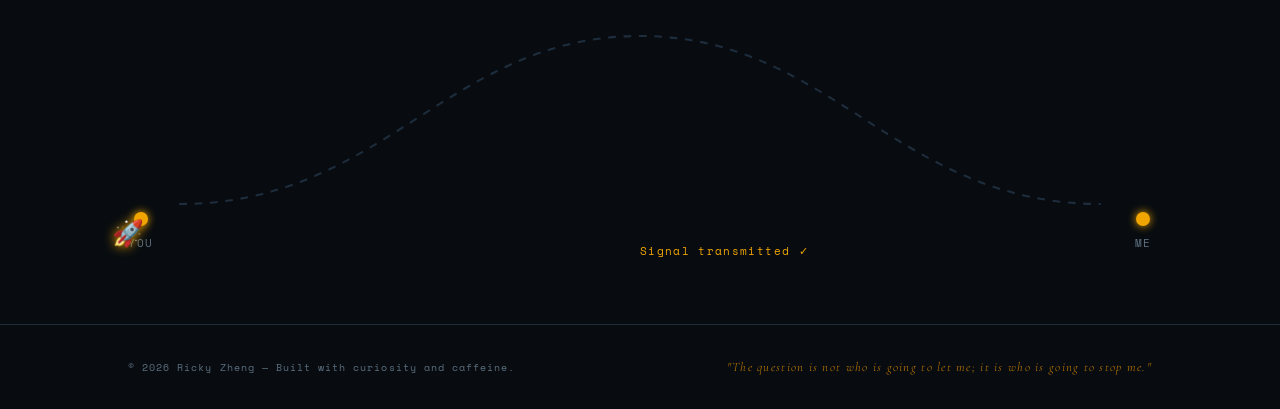
==== commit a0776f60: "feat(ideas): add Chemist Warehouse FDE case study" ====
--- a/index.html
+++ b/index.html
@@ -373,6 +373,16 @@
       </div>
       <span class="idea-action" aria-hidden="true">Explore <span>↗</span></span>
     </a>
+
+    <a class="idea-entry reveal" href="chemist-warehouse-fde/" aria-label="Visit Chemist Warehouse FDE case study">
+      <span class="idea-number" aria-hidden="true">02</span>
+      <div class="idea-copy">
+        <p class="idea-label">FDE exploration · <time datetime="2026-06-13">Designed 13 Jun 2026</time></p>
+        <h3>Chemist Warehouse FDE</h3>
+        <p>One of my Forward Deployed Engineering explorations — a retail-operations proof of concept connecting shelf signals, actionable compliance work and evidence-led review.</p>
+      </div>
+      <span class="idea-action" aria-hidden="true">Explore <span>↗</span></span>
+    </a>
   </div>
 </section>
 
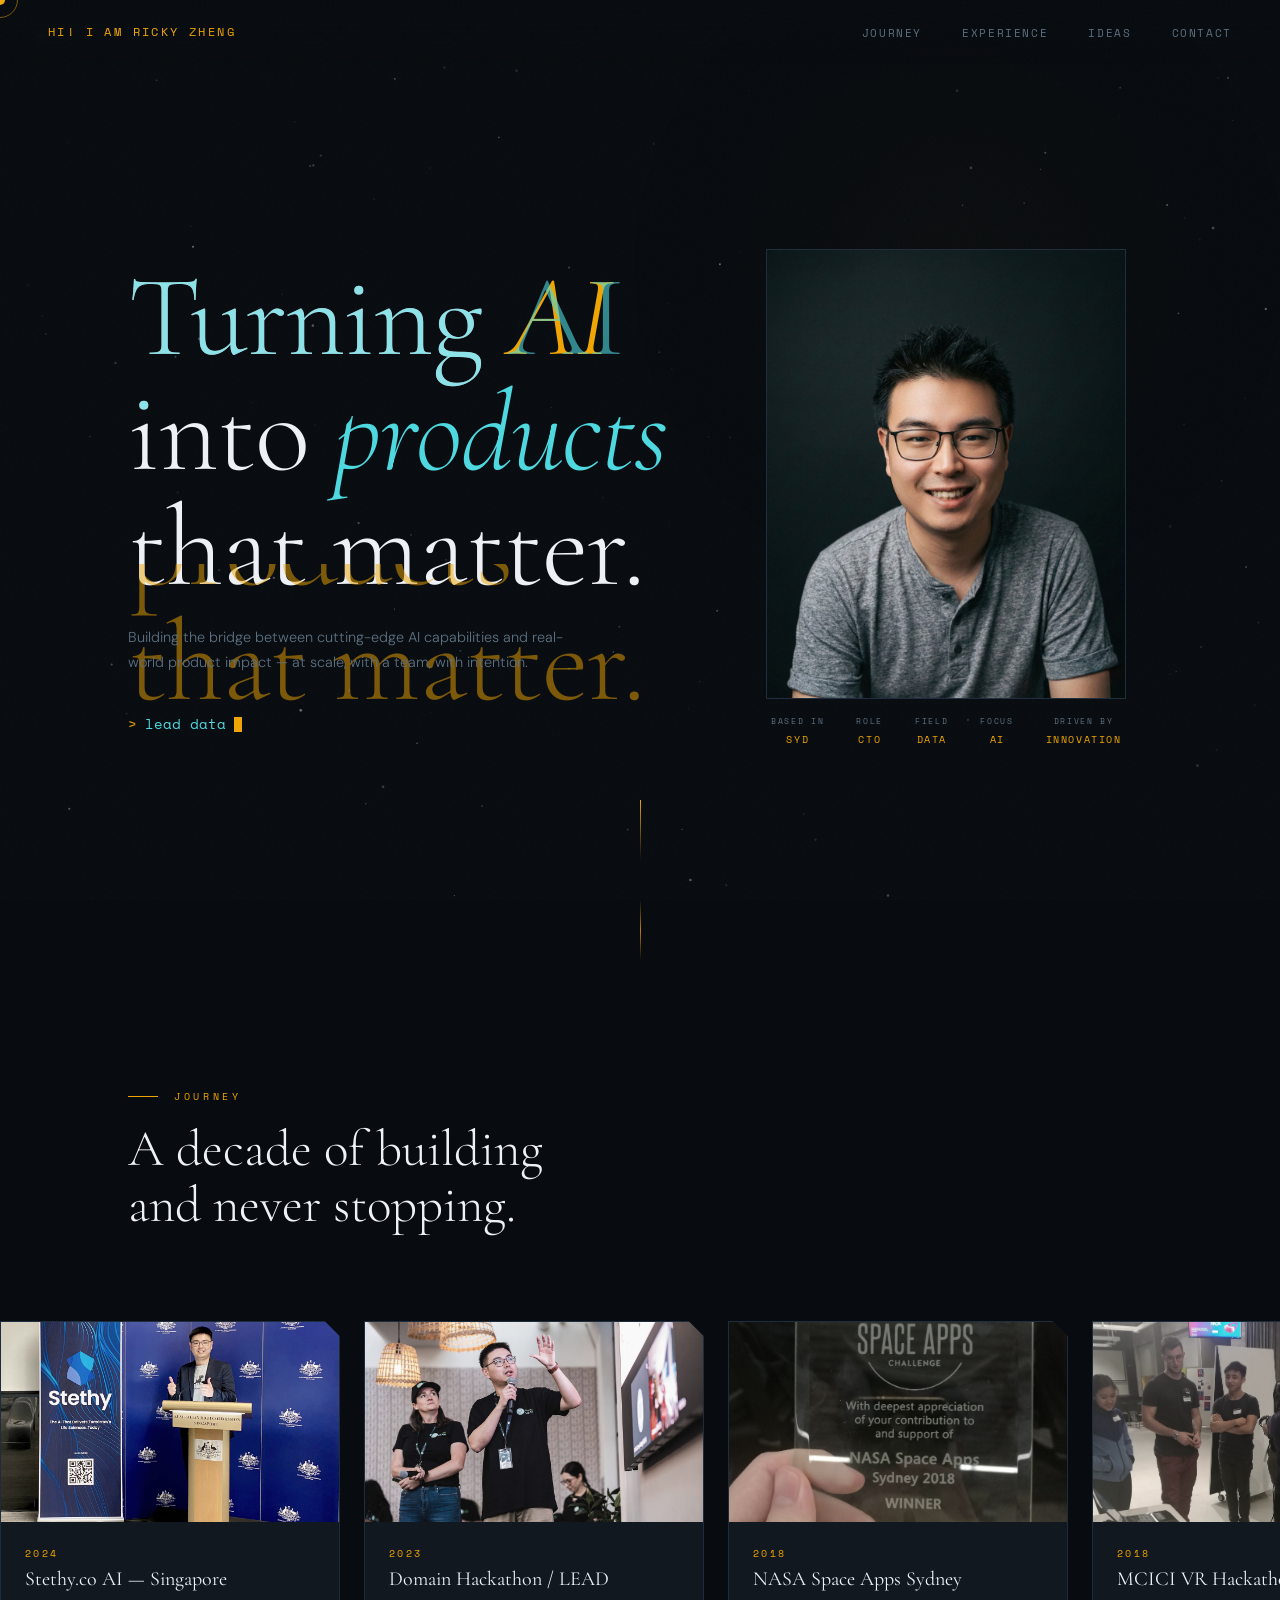
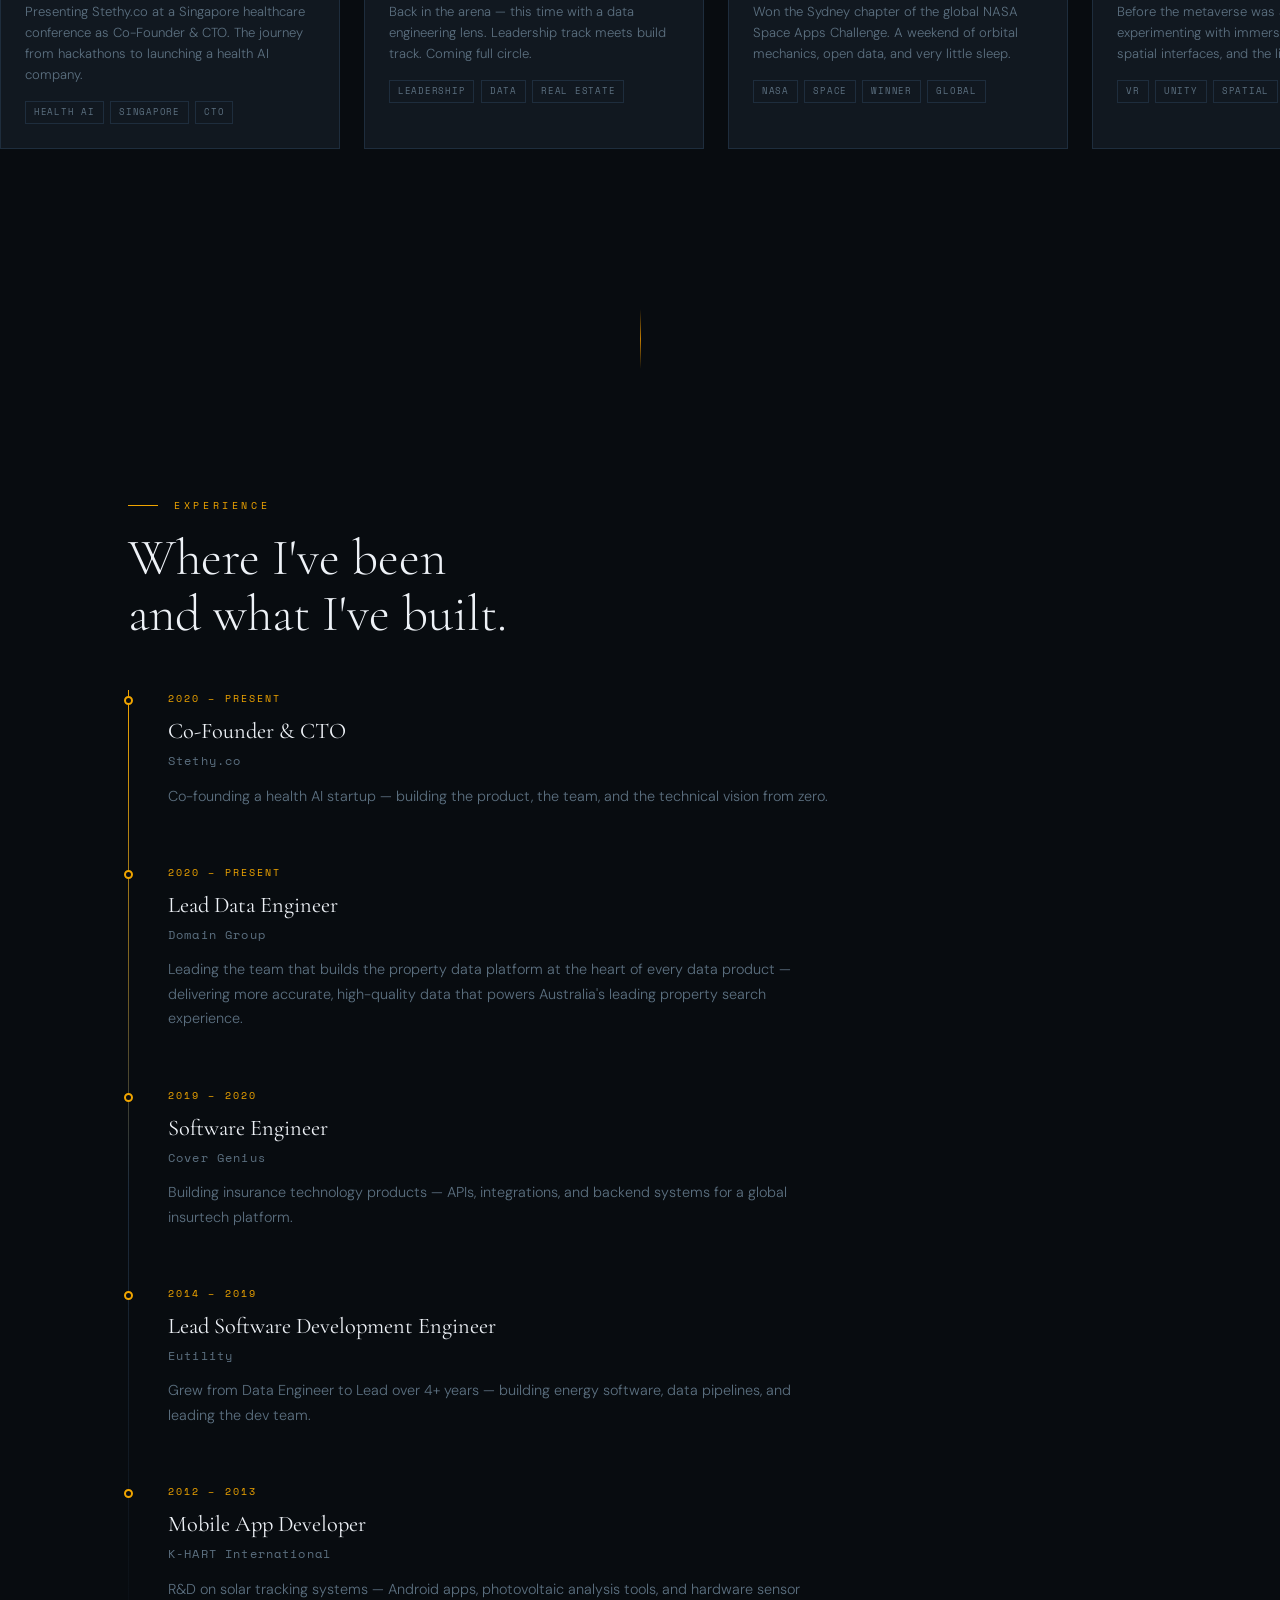
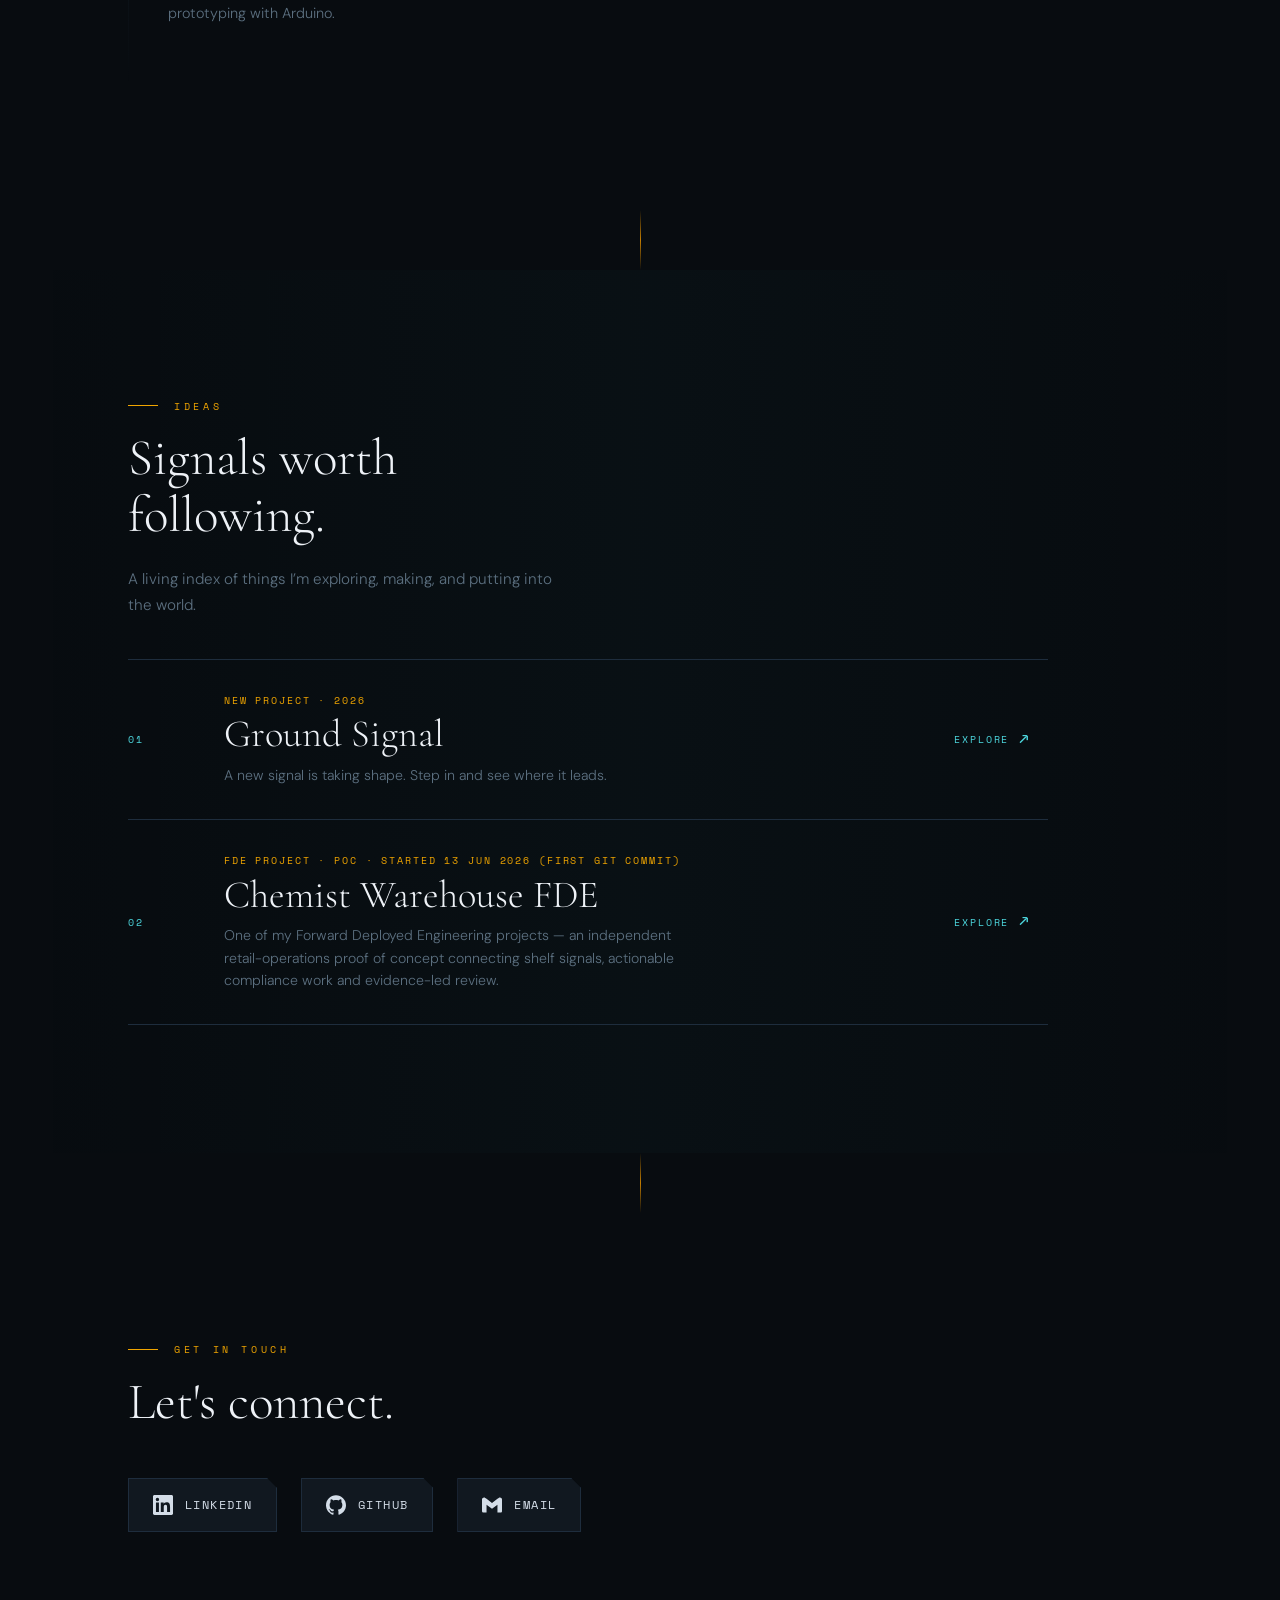
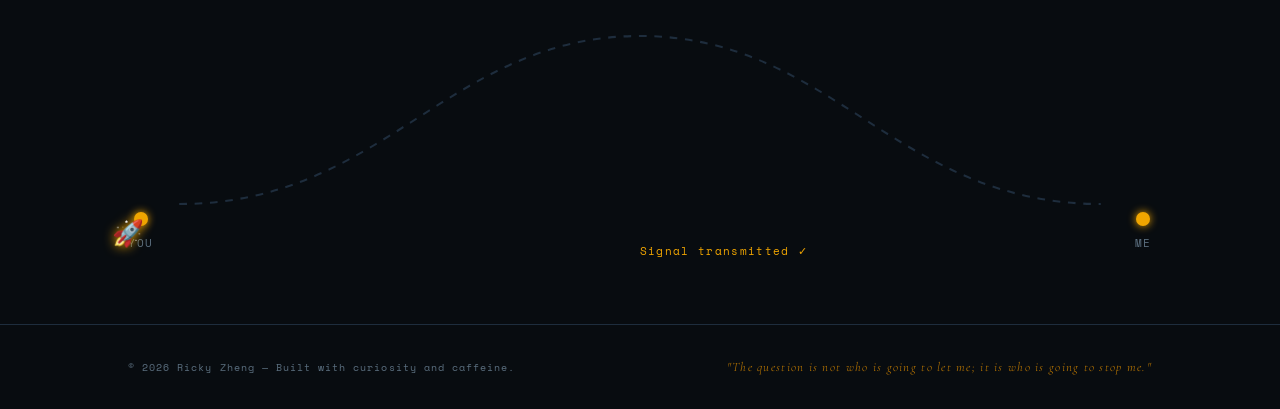
==== commit a3c33583: "fix(ideas): clarify FDE project framing" ====
--- a/index.html
+++ b/index.html
@@ -377,9 +377,9 @@
     <a class="idea-entry reveal" href="chemist-warehouse-fde/" aria-label="Visit Chemist Warehouse FDE case study">
       <span class="idea-number" aria-hidden="true">02</span>
       <div class="idea-copy">
-        <p class="idea-label">FDE exploration · <time datetime="2026-06-13">Designed 13 Jun 2026</time></p>
+        <p class="idea-label">FDE project · POC · <time datetime="2026-06-13">Started 13 Jun 2026 (first Git commit)</time></p>
         <h3>Chemist Warehouse FDE</h3>
-        <p>One of my Forward Deployed Engineering explorations — a retail-operations proof of concept connecting shelf signals, actionable compliance work and evidence-led review.</p>
+        <p>One of my Forward Deployed Engineering projects — an independent retail-operations proof of concept connecting shelf signals, actionable compliance work and evidence-led review.</p>
       </div>
       <span class="idea-action" aria-hidden="true">Explore <span>↗</span></span>
     </a>
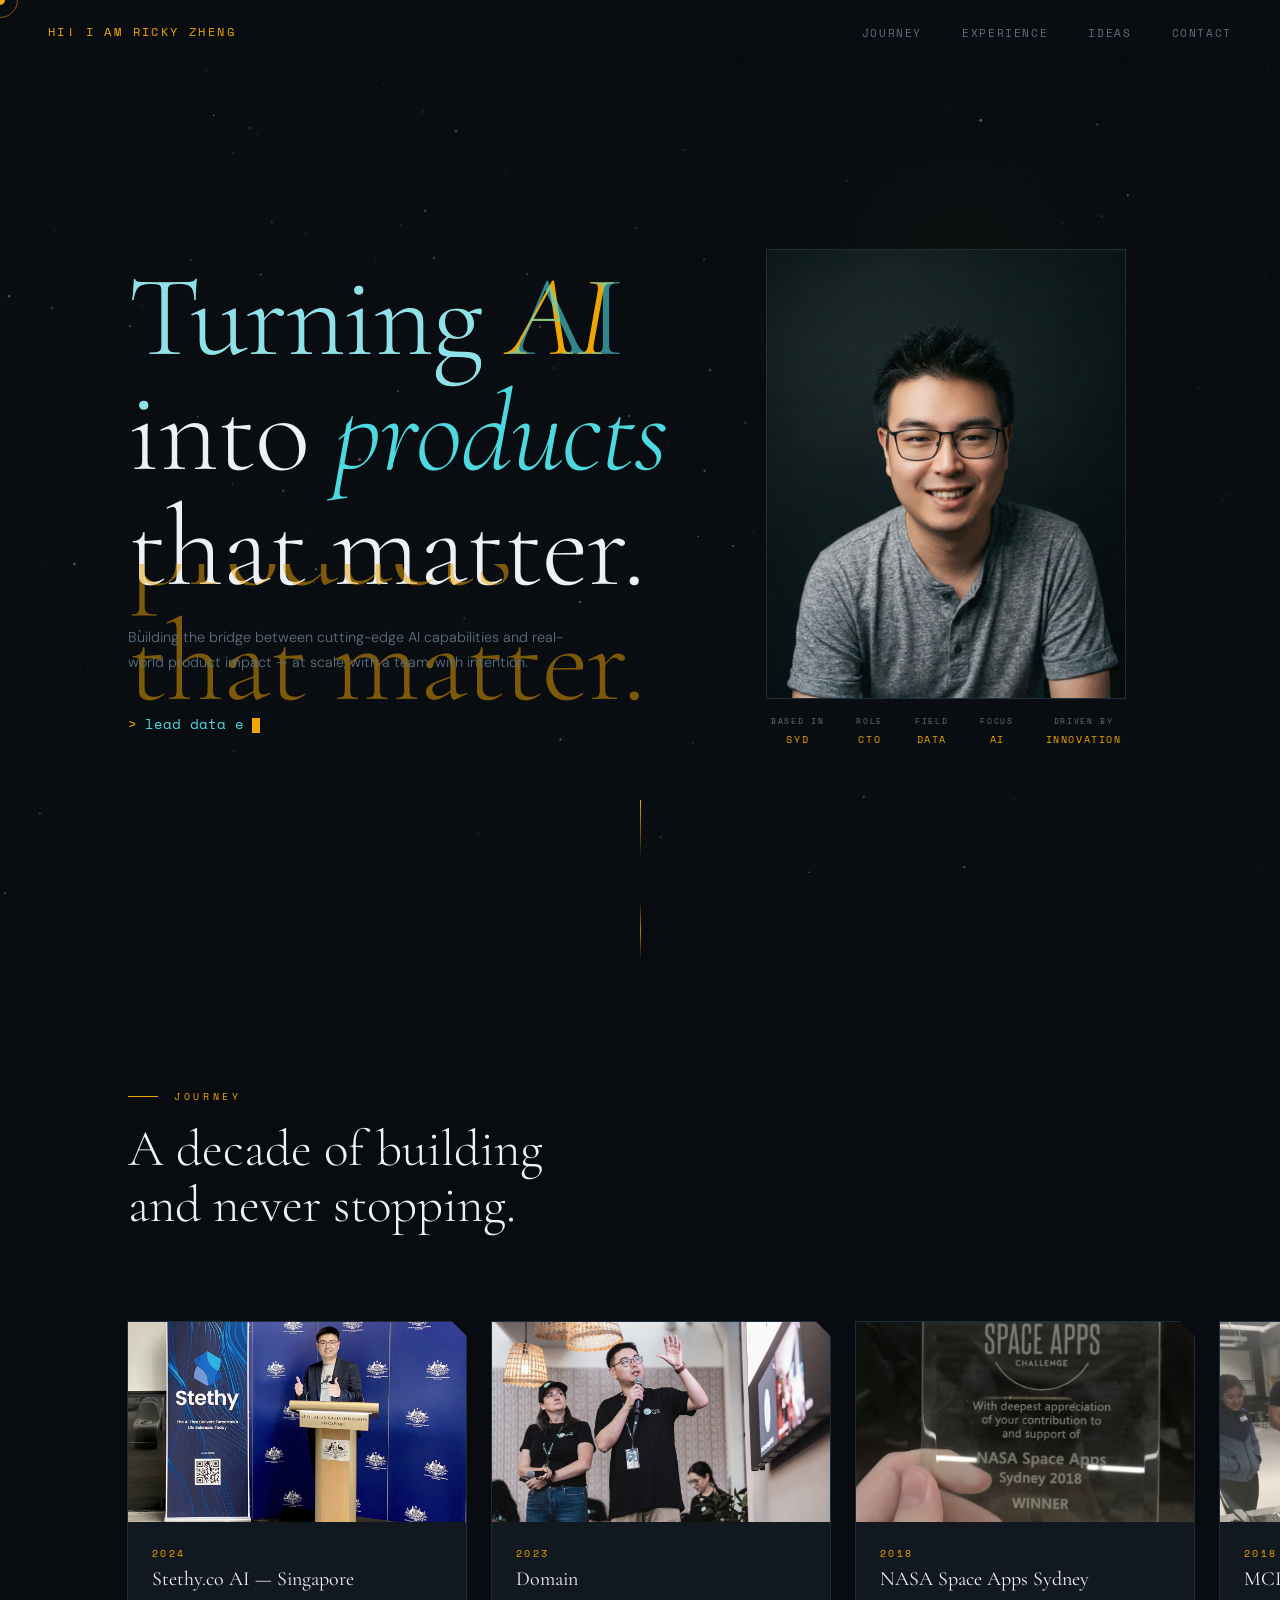
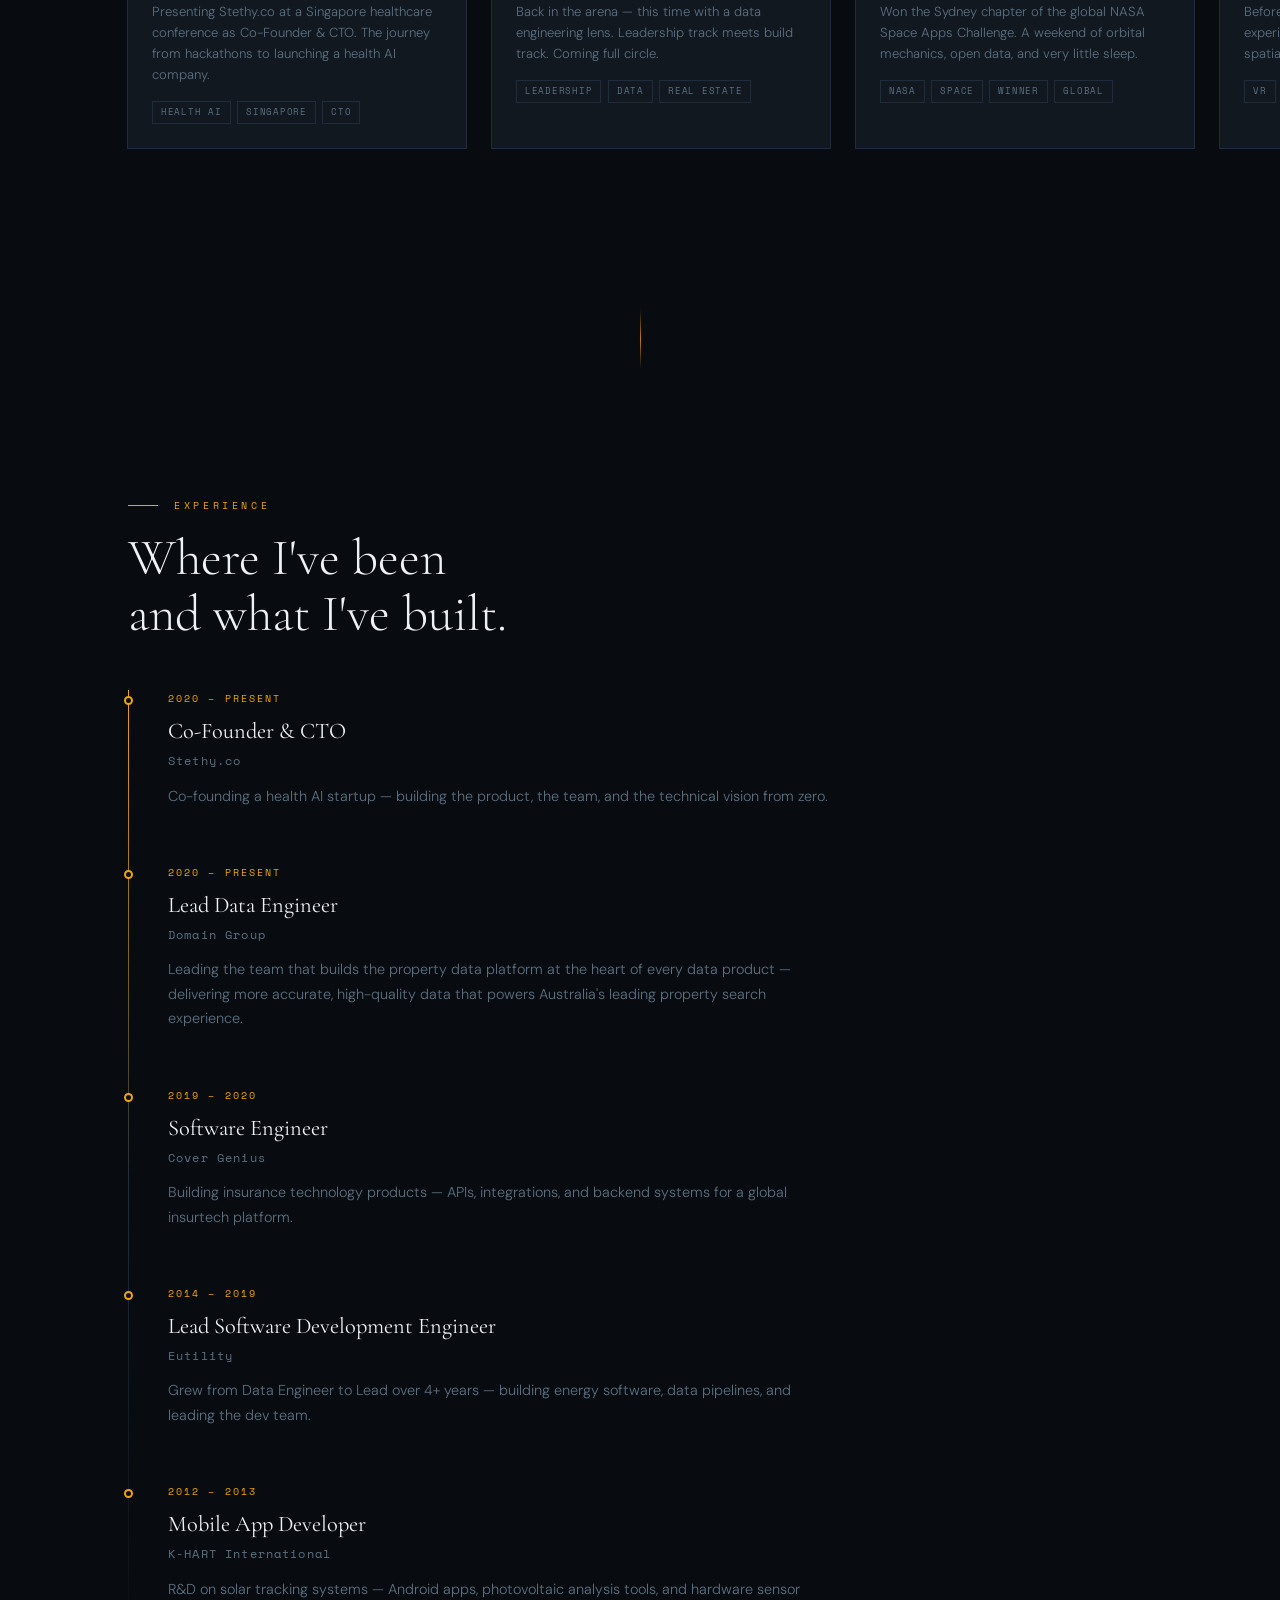
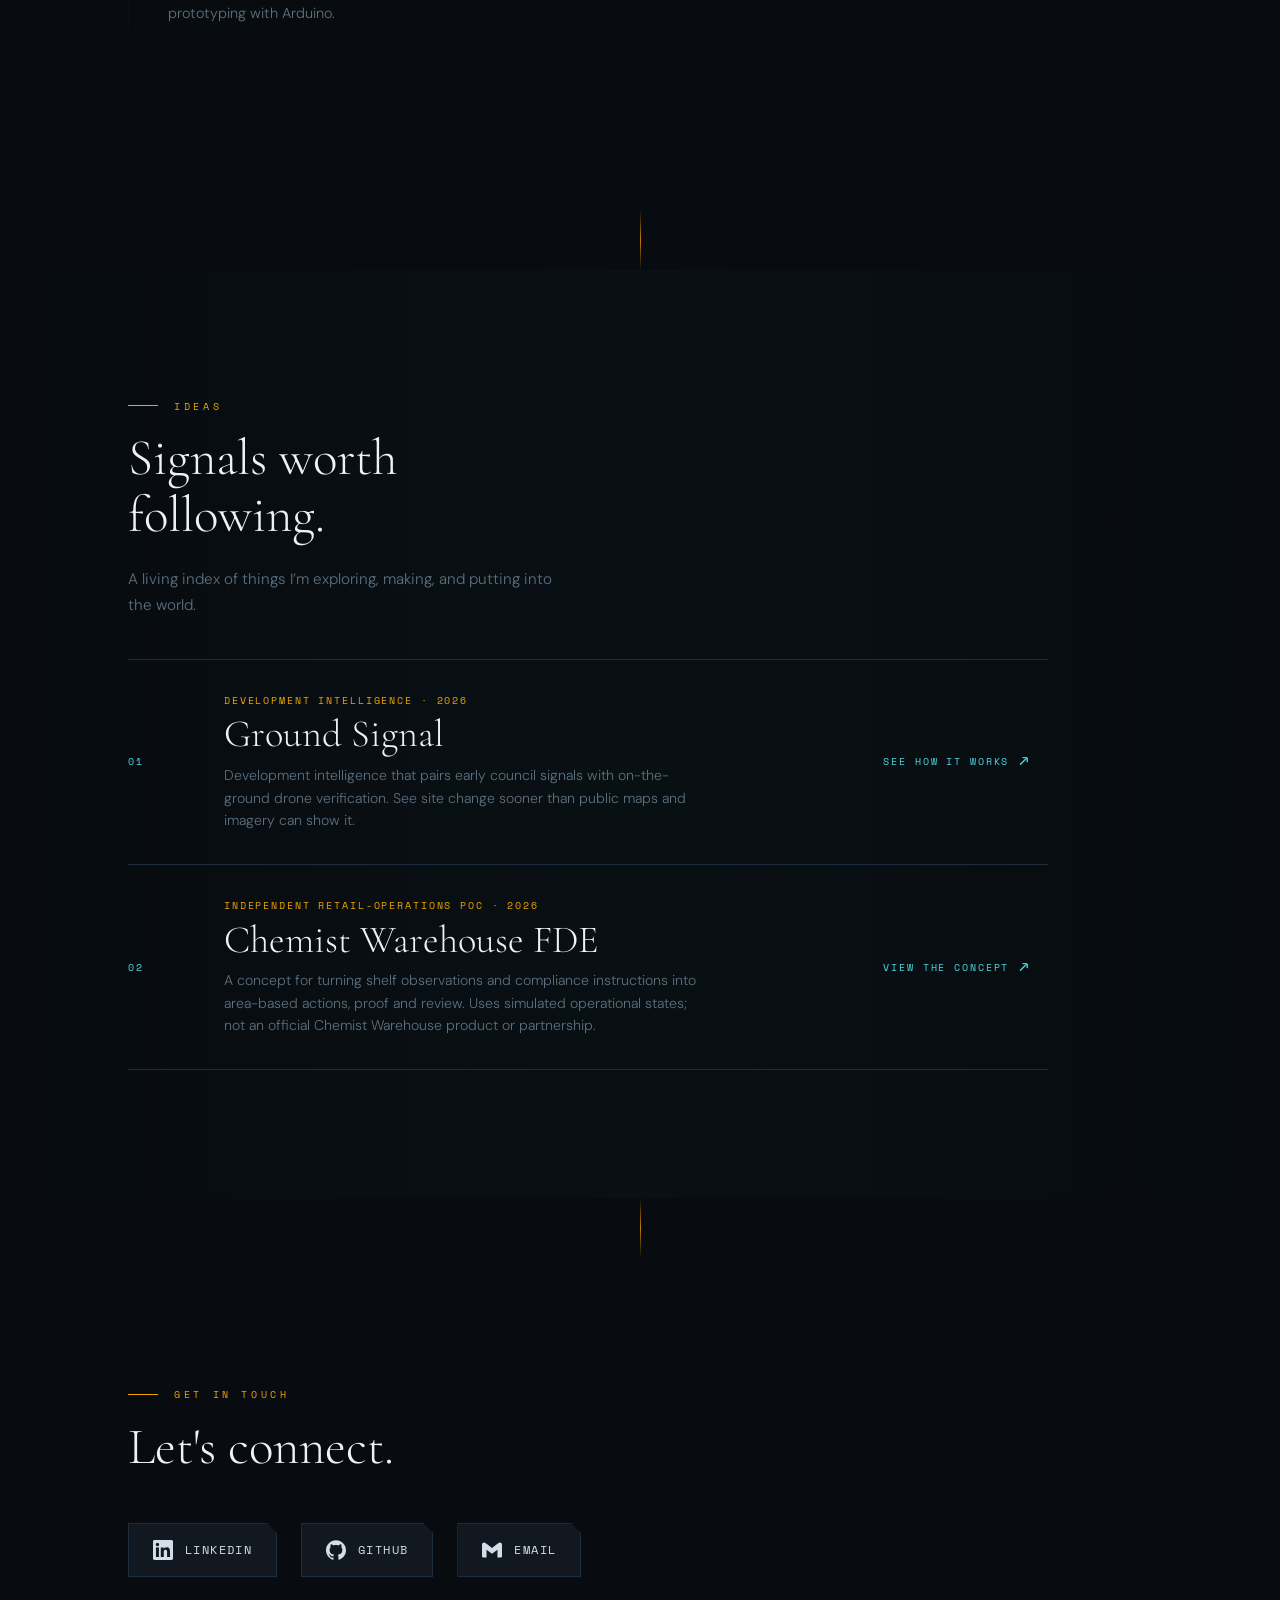
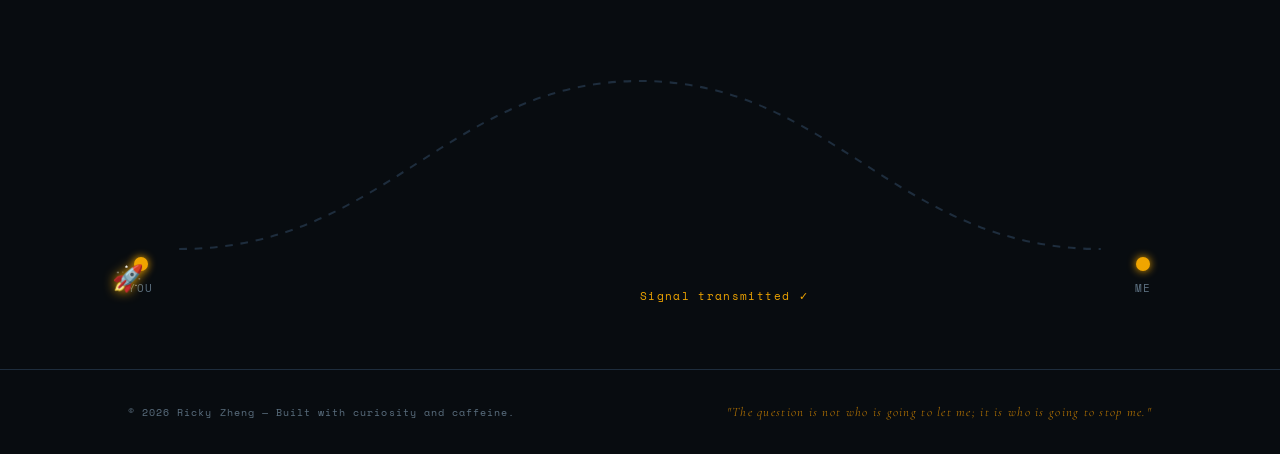
==== commit fe696fb0: "fix(content): refine journey and idea cards" ====
--- a/index.html
+++ b/index.html
@@ -174,15 +174,15 @@
       </div>
     </div>
 
-    <!-- 2: 2023 Domain Hackathon — 2 images -->
-    <div class="journey-card reveal">
-      <div class="journey-card-img-wrap">
-        <img class="journey-card-img active" src="images/2023-domain-hackathon/IMG_4024.jpg" alt="Domain Hackathon LEAD 2023" loading="lazy" width="340" height="200">
-        <img class="journey-card-img" src="images/2023-domain-hackathon/IMG_4029.jpg" alt="Domain Hackathon LEAD 2023" loading="lazy" width="340" height="200">
+    <!-- 2: 2023 Domain — 2 images -->
+    <div class="journey-card reveal">
+      <div class="journey-card-img-wrap">
+        <img class="journey-card-img active" src="images/2023-domain-hackathon/IMG_4024.jpg" alt="Domain 2023" loading="lazy" width="340" height="200">
+        <img class="journey-card-img" src="images/2023-domain-hackathon/IMG_4029.jpg" alt="Domain 2023" loading="lazy" width="340" height="200">
       </div>
       <div class="journey-card-body">
         <p class="journey-year">2023</p>
-        <h3 class="journey-title">Domain Hackathon / LEAD</h3>
+        <h3 class="journey-title">Domain</h3>
         <p class="journey-desc">Back in the arena — this time with a data engineering lens. Leadership track meets build track. Coming full circle.</p>
         <div class="journey-tags">
           <span class="tag">Leadership</span>
@@ -228,21 +228,6 @@
       </div>
     </div>
 
-    <!-- 5: 2017 Freelancer Hackathon — 1 image -->
-    <div class="journey-card reveal">
-      <div class="journey-card-img-wrap">
-        <img class="journey-card-img active" src="images/2017-freelance-hackathon/IMG_20171201_095057.jpg" alt="Freelancer Hackathon 2017" loading="lazy" width="340" height="200">
-      </div>
-      <div class="journey-card-body">
-        <p class="journey-year">2017</p>
-        <h3 class="journey-title">Freelancer Hackathon</h3>
-        <p class="journey-desc">Freelance hackathon circuit — learning to rapidly integrate third-party APIs and ship prototypes under pressure.</p>
-        <div class="journey-tags">
-          <span class="tag">APIs</span>
-          <span class="tag">Rapid Prototyping</span>
-        </div>
-      </div>
-    </div>
 
     <!-- 6: 2017 MQ Data Science — 2 images -->
     <div class="journey-card reveal">
@@ -364,24 +349,24 @@
 
   <div class="ideas-list">
     <!-- IDEA ENTRY: copy this block to add the next idea -->
-    <a class="idea-entry reveal" href="https://ricky-zheng.com/ground-signal/" aria-label="Visit Ground Signal">
+    <a class="idea-entry reveal" href="https://ricky-zheng.com/ground-signal/" aria-label="See how Ground Signal works">
       <span class="idea-number" aria-hidden="true">01</span>
       <div class="idea-copy">
-        <p class="idea-label">New project · 2026</p>
+        <p class="idea-label">Development intelligence · 2026</p>
         <h3>Ground Signal</h3>
-        <p>A new signal is taking shape. Step in and see where it leads.</p>
-      </div>
-      <span class="idea-action" aria-hidden="true">Explore <span>↗</span></span>
+        <p>Development intelligence that pairs early council signals with on-the-ground drone verification. See site change sooner than public maps and imagery can show it.</p>
+      </div>
+      <span class="idea-action" aria-hidden="true">See how it works <span>↗</span></span>
     </a>
 
-    <a class="idea-entry reveal" href="chemist-warehouse-fde/" aria-label="Visit Chemist Warehouse FDE case study">
+    <a class="idea-entry reveal" href="chemist-warehouse-fde/" aria-label="View the Chemist Warehouse FDE concept">
       <span class="idea-number" aria-hidden="true">02</span>
       <div class="idea-copy">
-        <p class="idea-label">FDE project · POC · <time datetime="2026-06-13">Started 13 Jun 2026 (first Git commit)</time></p>
+        <p class="idea-label">Independent retail-operations POC · 2026</p>
         <h3>Chemist Warehouse FDE</h3>
-        <p>One of my Forward Deployed Engineering projects — an independent retail-operations proof of concept connecting shelf signals, actionable compliance work and evidence-led review.</p>
-      </div>
-      <span class="idea-action" aria-hidden="true">Explore <span>↗</span></span>
+        <p>A concept for turning shelf observations and compliance instructions into area-based actions, proof and review. Uses simulated operational states; not an official Chemist Warehouse product or partnership.</p>
+      </div>
+      <span class="idea-action" aria-hidden="true">View the concept <span>↗</span></span>
     </a>
   </div>
 </section>
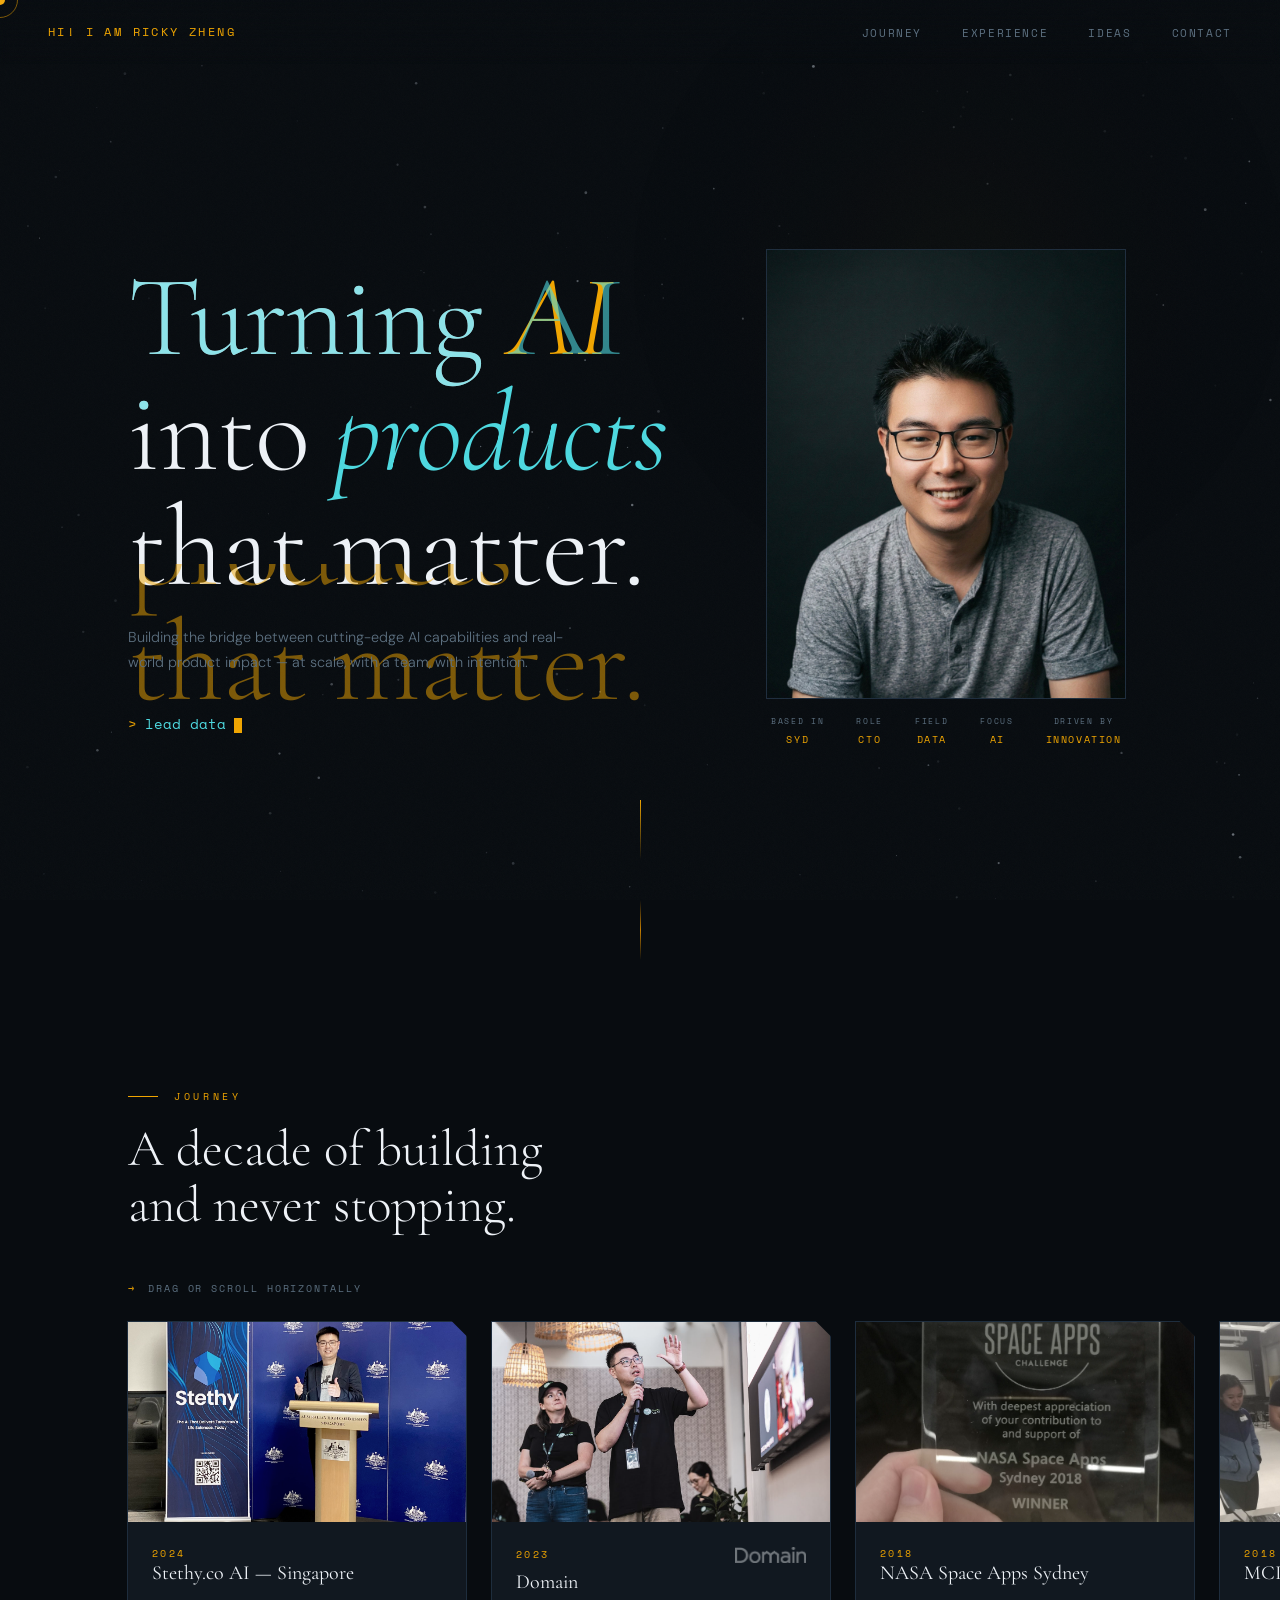
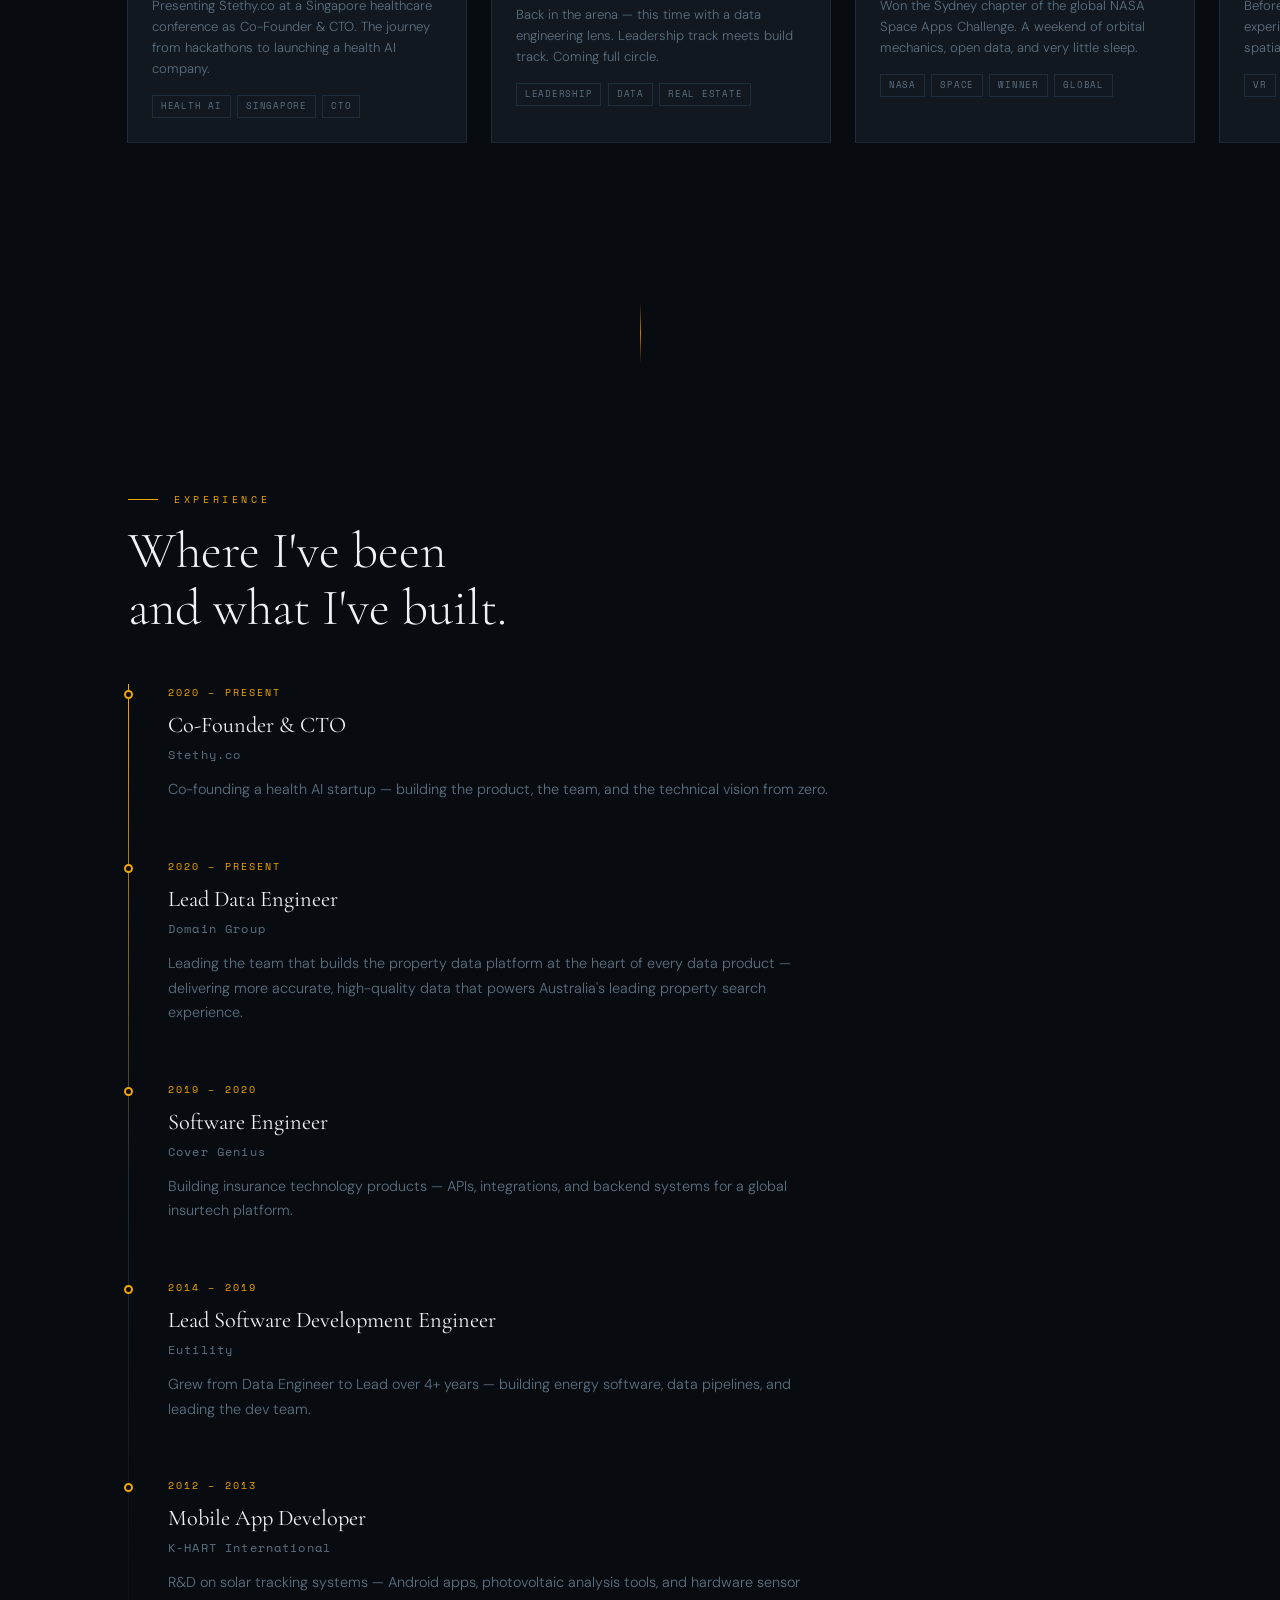
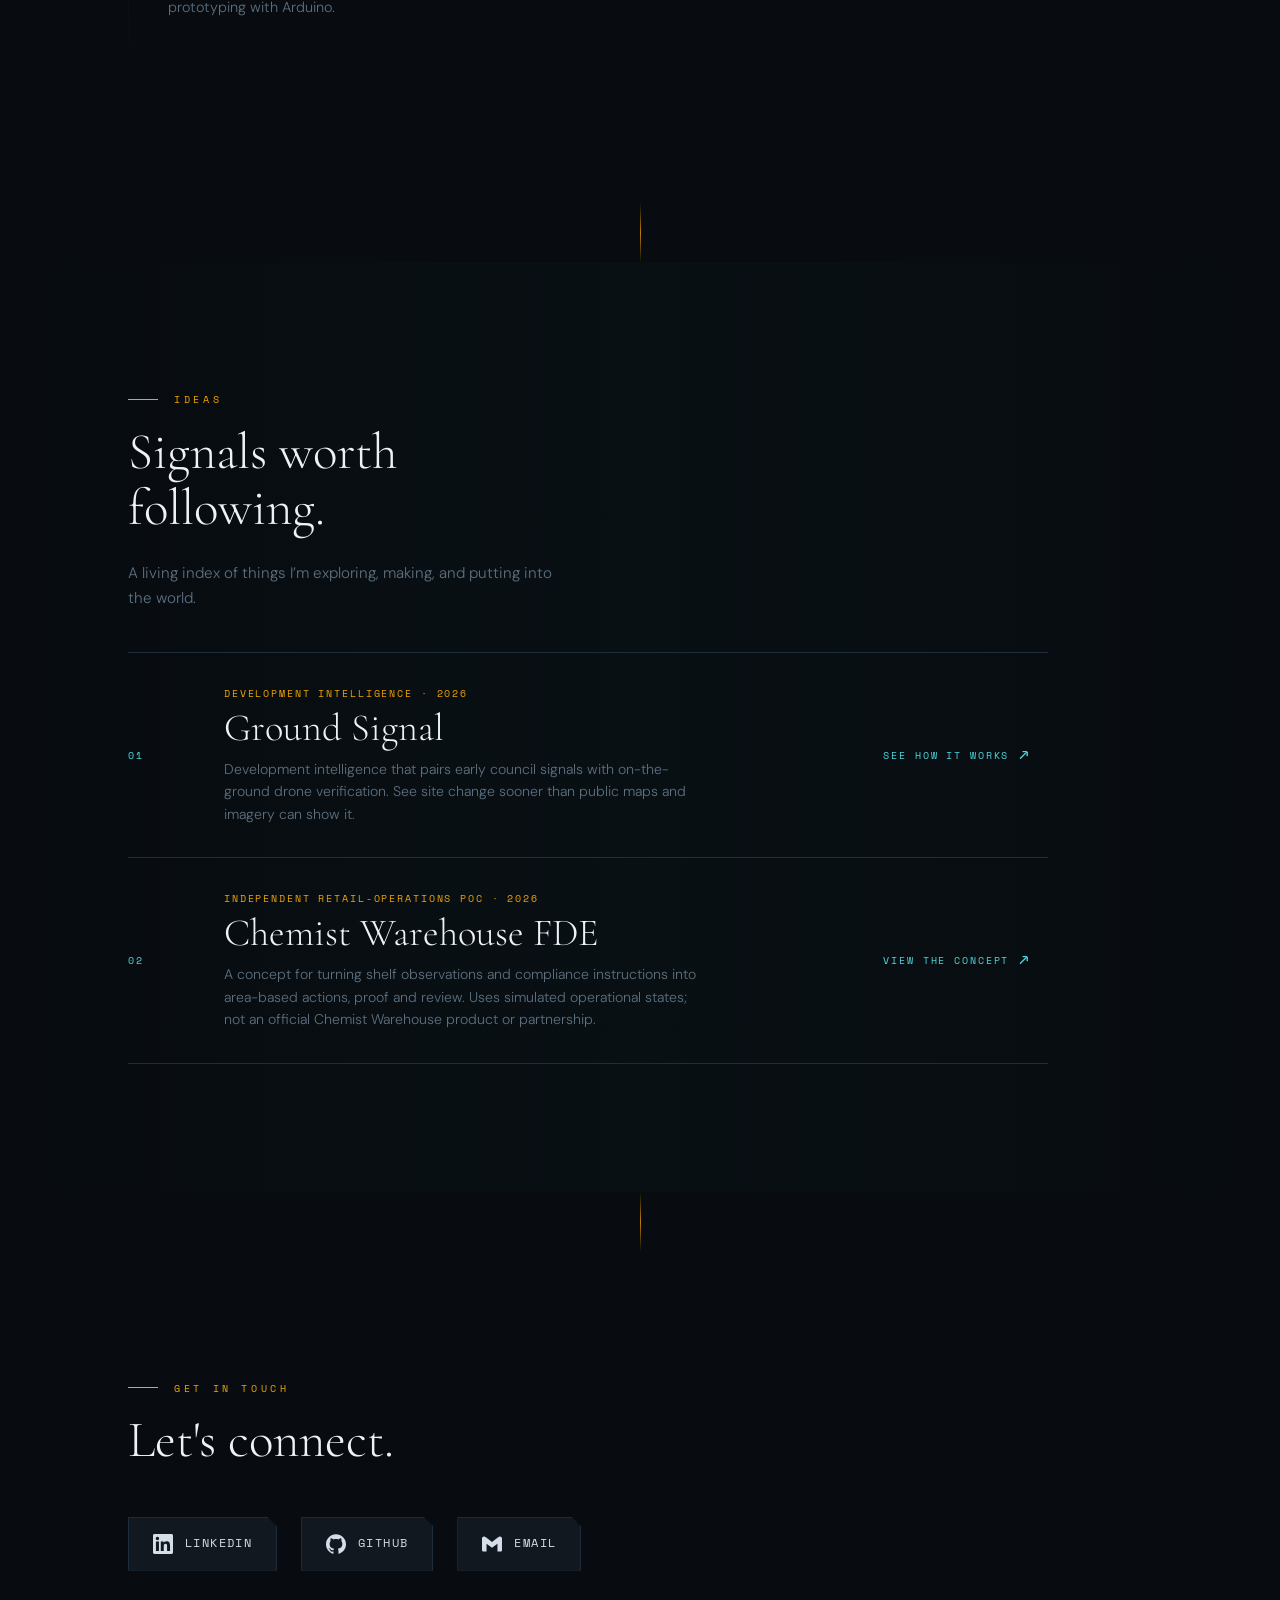
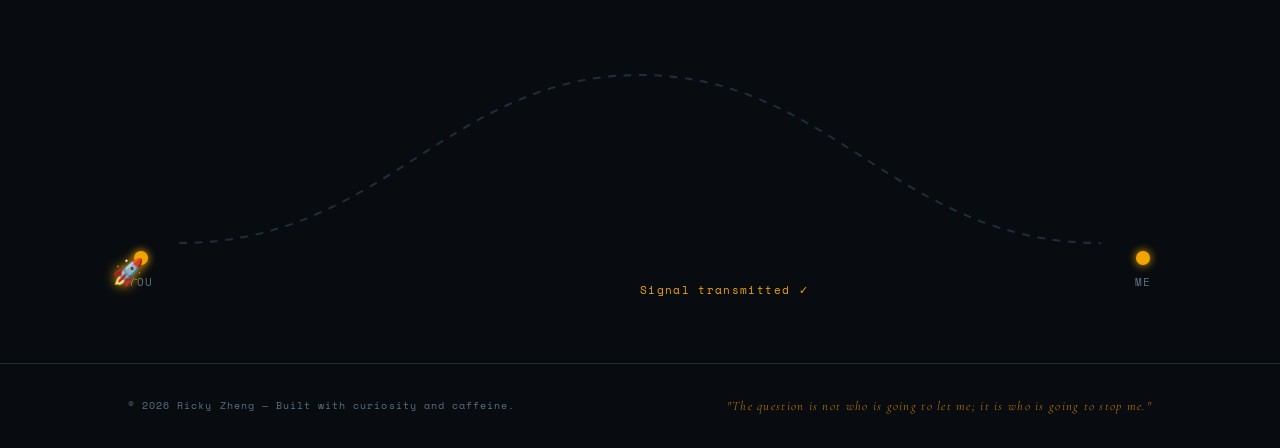
==== commit 7d790dff: "feat(journey): add verified partner logos" ====
--- a/index.html
+++ b/index.html
@@ -181,7 +181,10 @@
         <img class="journey-card-img" src="images/2023-domain-hackathon/IMG_4029.jpg" alt="Domain 2023" loading="lazy" width="340" height="200">
       </div>
       <div class="journey-card-body">
-        <p class="journey-year">2023</p>
+        <div class="journey-meta">
+          <p class="journey-year">2023</p>
+          <img class="journey-logo journey-logo--domain" src="images/journey-logos/domain-white.png" alt="" aria-hidden="true" width="1166" height="263">
+        </div>
         <h3 class="journey-title">Domain</h3>
         <p class="journey-desc">Back in the arena — this time with a data engineering lens. Leadership track meets build track. Coming full circle.</p>
         <div class="journey-tags">
@@ -236,7 +239,10 @@
         <img class="journey-card-img" src="images/2017-MQ-hackathon/IMG_20170514_093614.jpg" alt="Macquarie Data Science Challenge 2017" loading="lazy" width="340" height="200">
       </div>
       <div class="journey-card-body">
-        <p class="journey-year">2017</p>
+        <div class="journey-meta">
+          <p class="journey-year">2017</p>
+          <img class="journey-logo journey-logo--macquarie" src="images/journey-logos/macquarie-official.svg" alt="" aria-hidden="true" width="245" height="43">
+        </div>
         <h3 class="journey-title">Macquarie Data Science Challenge</h3>
         <p class="journey-desc">Placed in the top 6 teams out of dozens. First taste of competitive data science — and first prize money.</p>
         <div class="journey-tags">
@@ -254,7 +260,10 @@
         <img class="journey-card-img" src="images/2017-FB-hackathon/mmexport1493520194630.jpg" alt="Facebook Sydney Hackathon 2017" loading="lazy" width="340" height="200">
       </div>
       <div class="journey-card-body">
-        <p class="journey-year">2017</p>
+        <div class="journey-meta">
+          <p class="journey-year">2017</p>
+          <img class="journey-logo journey-logo--facebook" src="images/journey-logos/facebook-secondary-official.png" alt="" aria-hidden="true" width="160" height="160">
+        </div>
         <h3 class="journey-title">Facebook Sydney Hackathon</h3>
         <p class="journey-desc">24 hours at Facebook HQ Sydney. Where the culture of "move fast and build things" became personally calibrated.</p>
         <div class="journey-tags">
--- a/style.css
+++ b/style.css
@@ -1262,13 +1262,38 @@
   padding: 1.5rem;
 }
 
+.journey-meta {
+  display: flex;
+  align-items: center;
+  justify-content: space-between;
+  gap: 0.75rem;
+  min-height: 1.125rem;
+  margin-bottom: 0.4rem;
+}
+
 .journey-year {
   font-family: var(--mono);
   font-size: 0.6rem;
   letter-spacing: 0.25em;
   color: var(--amber);
   text-transform: uppercase;
-  margin-bottom: 0.4rem;
+  margin: 0;
+}
+
+.journey-logo {
+  display: block;
+  flex: 0 0 auto;
+  width: auto;
+  height: 1rem;
+  max-width: 6.25rem;
+  object-fit: contain;
+  object-position: right center;
+  opacity: 0.8;
+}
+
+.journey-logo--facebook {
+  height: 1.125rem;
+  max-width: 1.125rem;
 }
 
 .journey-title {
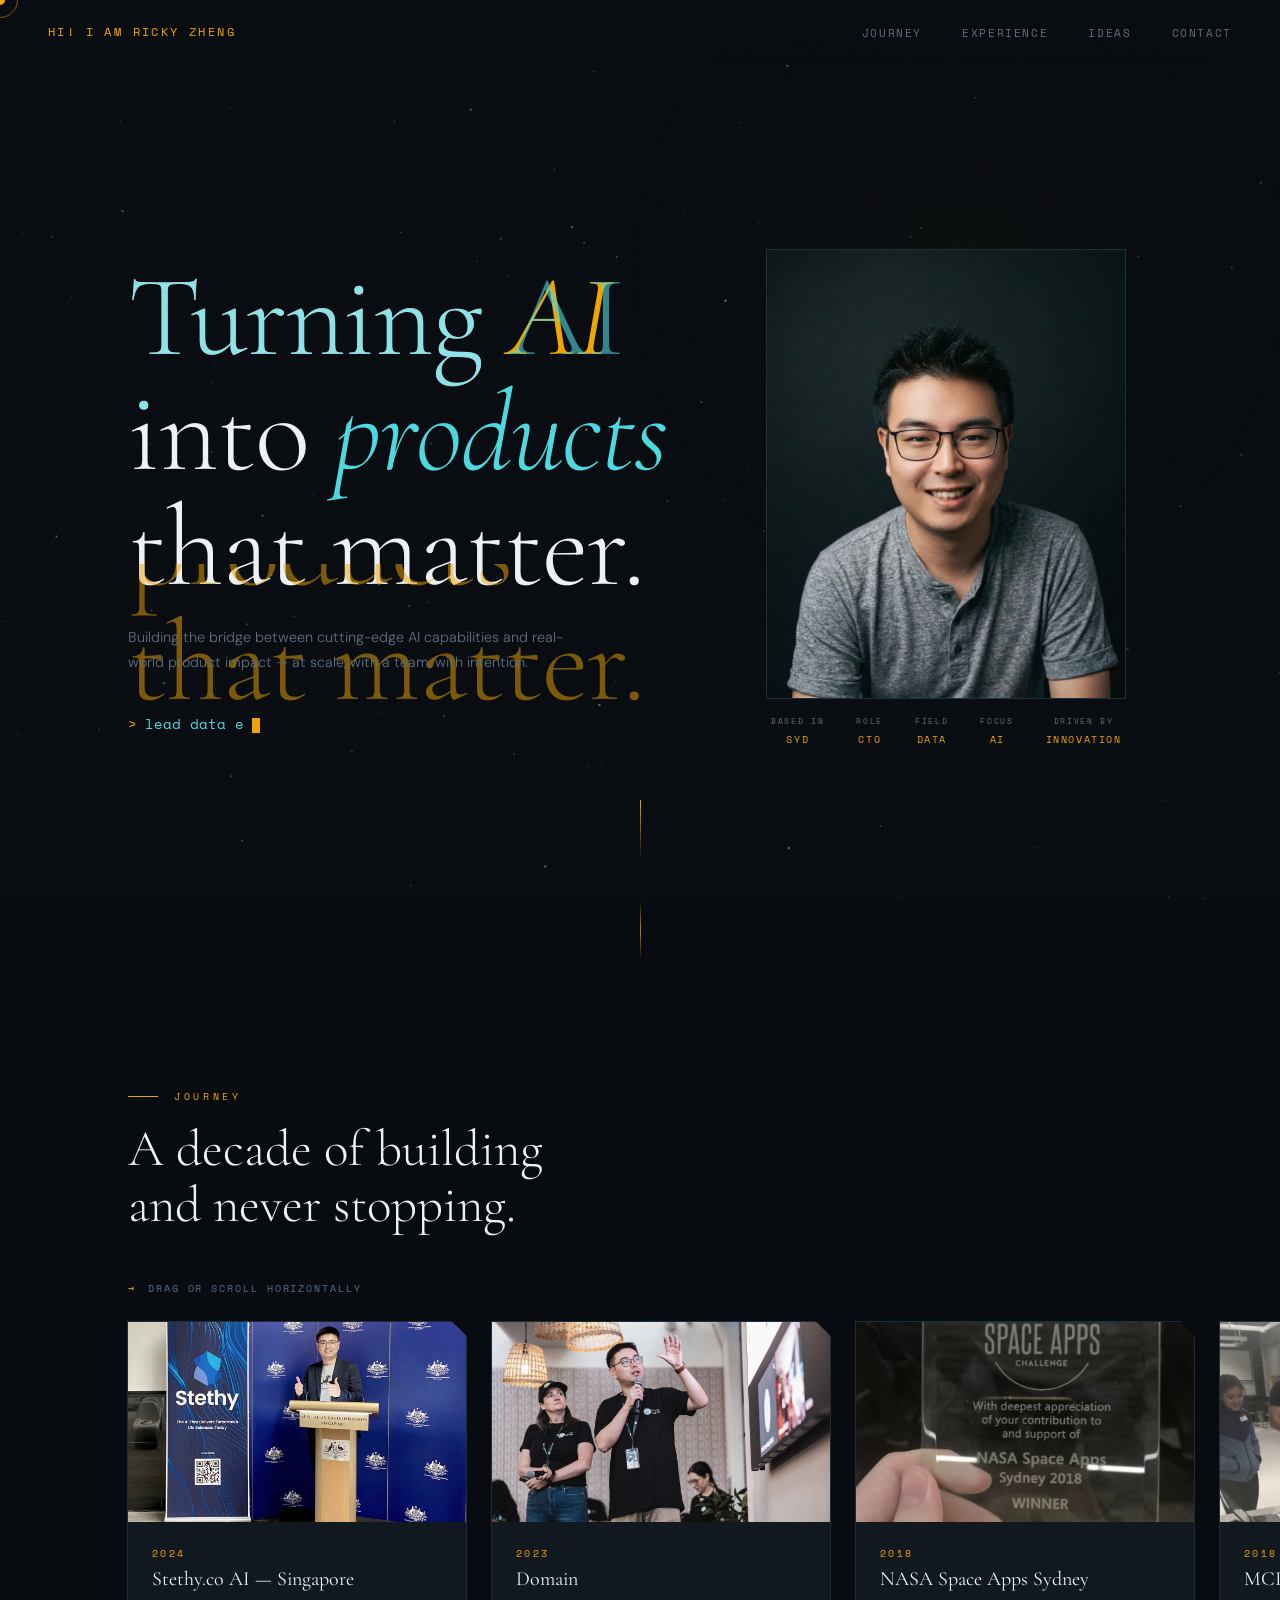
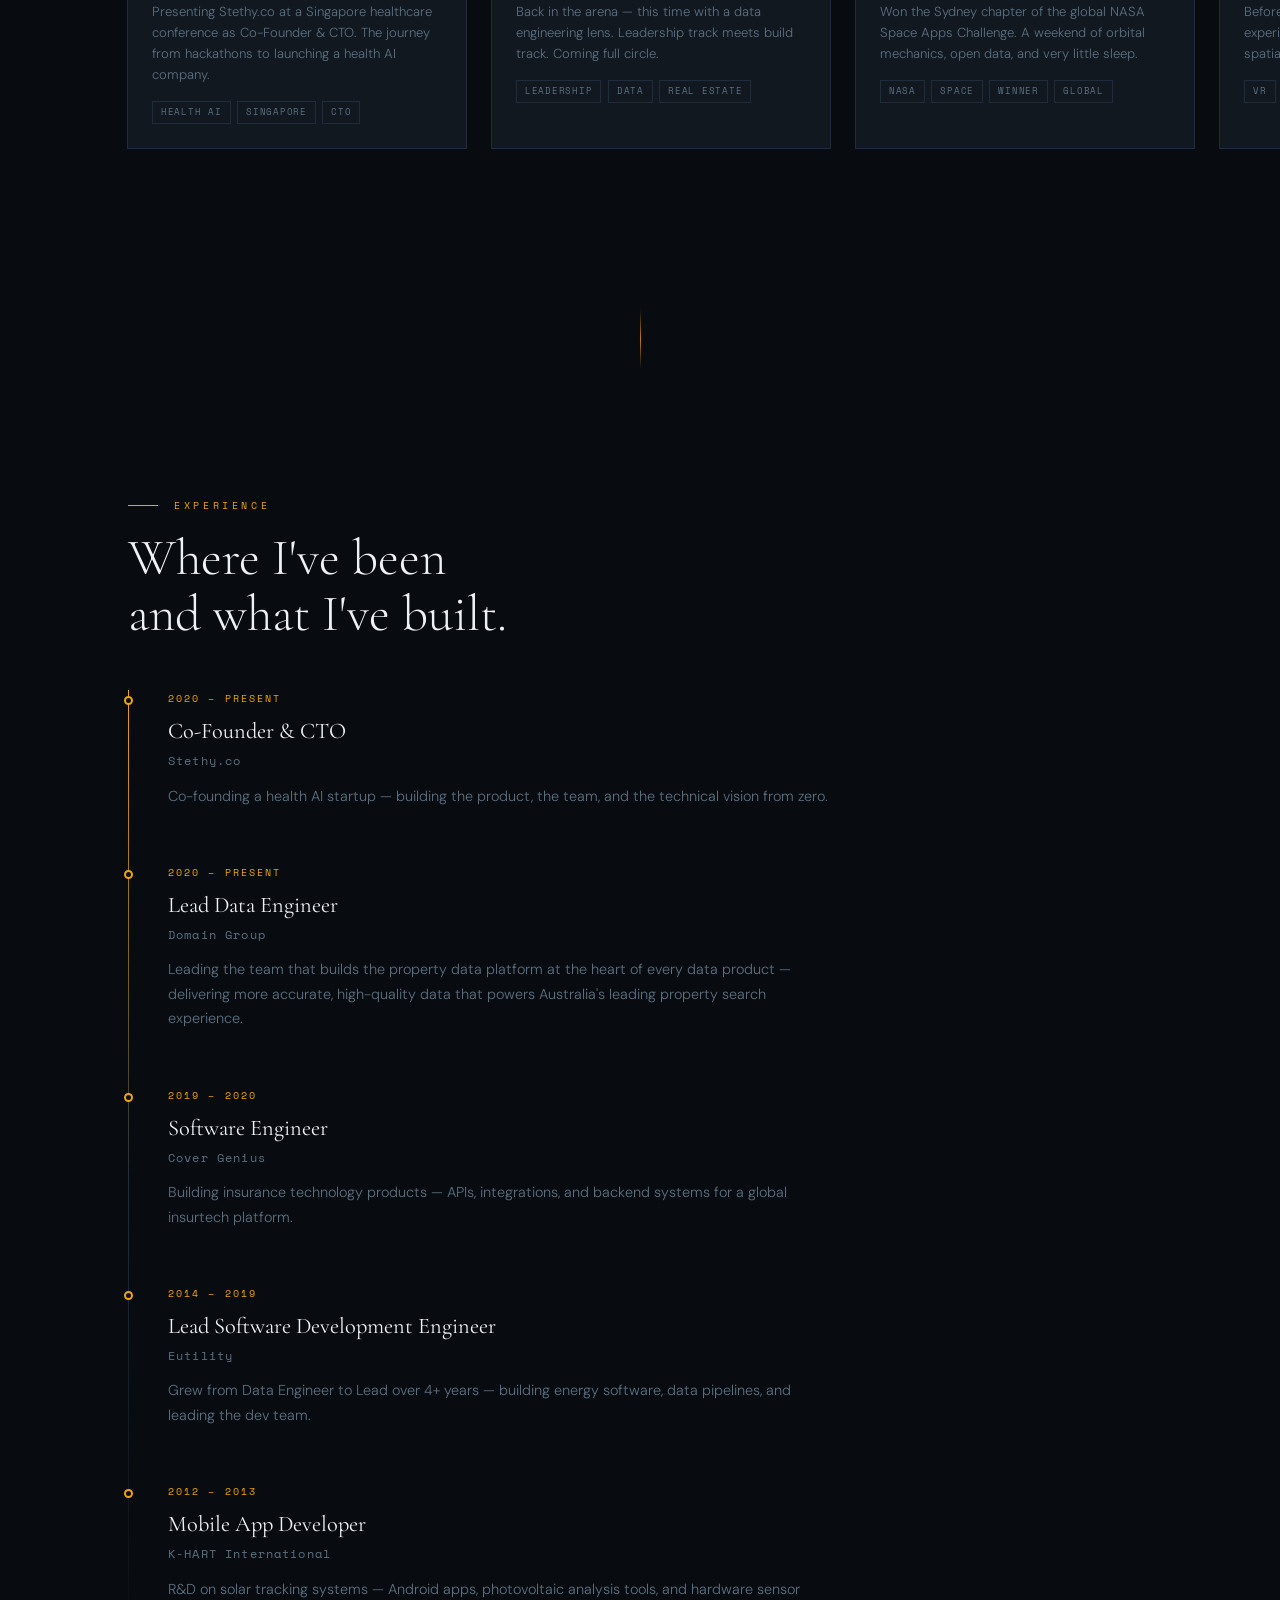
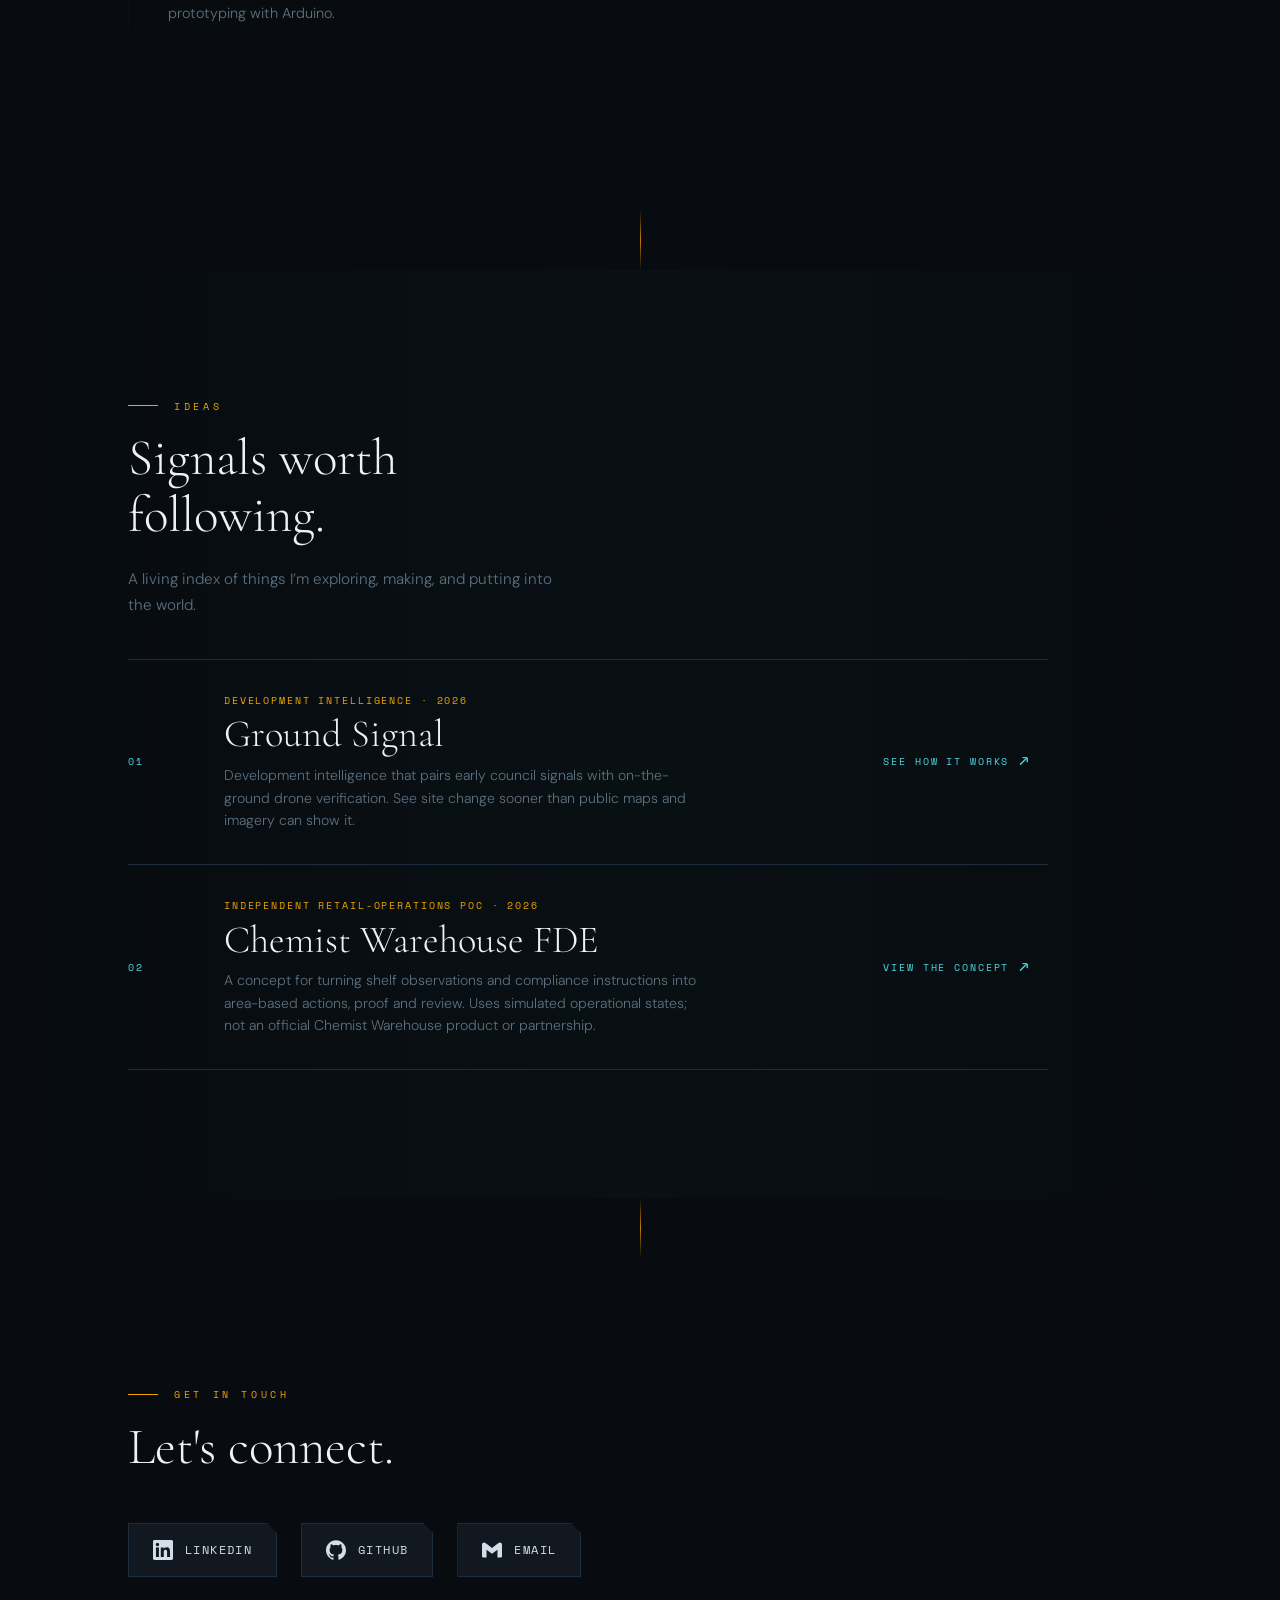
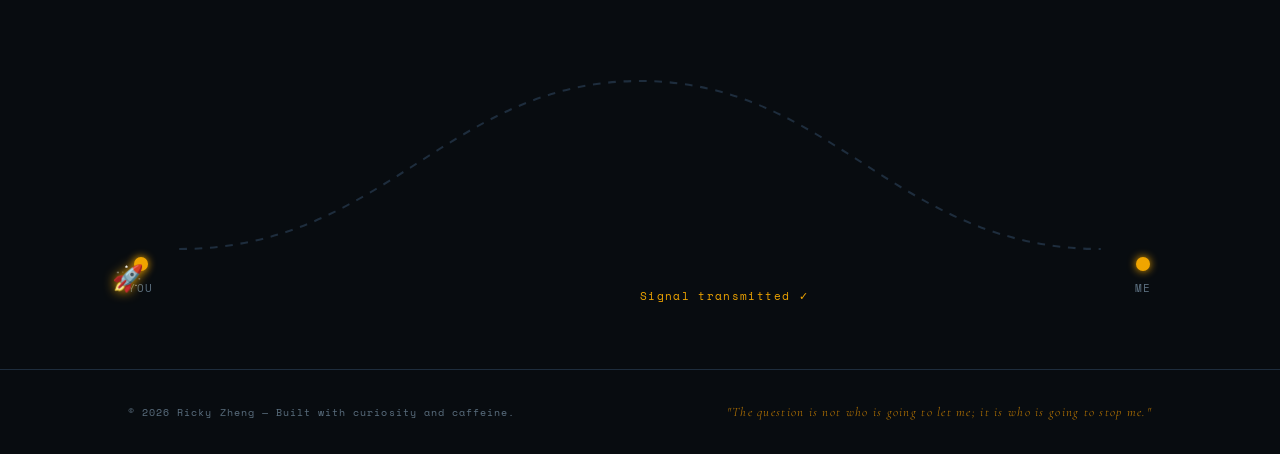
==== commit 261fede5: "Revert "feat(journey): add verified partner logos" This reverts commit 7d790dff665c15f98cb5d5fc9e39d" ====
--- a/index.html
+++ b/index.html
@@ -181,10 +181,7 @@
         <img class="journey-card-img" src="images/2023-domain-hackathon/IMG_4029.jpg" alt="Domain 2023" loading="lazy" width="340" height="200">
       </div>
       <div class="journey-card-body">
-        <div class="journey-meta">
-          <p class="journey-year">2023</p>
-          <img class="journey-logo journey-logo--domain" src="images/journey-logos/domain-white.png" alt="" aria-hidden="true" width="1166" height="263">
-        </div>
+        <p class="journey-year">2023</p>
         <h3 class="journey-title">Domain</h3>
         <p class="journey-desc">Back in the arena — this time with a data engineering lens. Leadership track meets build track. Coming full circle.</p>
         <div class="journey-tags">
@@ -239,10 +236,7 @@
         <img class="journey-card-img" src="images/2017-MQ-hackathon/IMG_20170514_093614.jpg" alt="Macquarie Data Science Challenge 2017" loading="lazy" width="340" height="200">
       </div>
       <div class="journey-card-body">
-        <div class="journey-meta">
-          <p class="journey-year">2017</p>
-          <img class="journey-logo journey-logo--macquarie" src="images/journey-logos/macquarie-official.svg" alt="" aria-hidden="true" width="245" height="43">
-        </div>
+        <p class="journey-year">2017</p>
         <h3 class="journey-title">Macquarie Data Science Challenge</h3>
         <p class="journey-desc">Placed in the top 6 teams out of dozens. First taste of competitive data science — and first prize money.</p>
         <div class="journey-tags">
@@ -260,10 +254,7 @@
         <img class="journey-card-img" src="images/2017-FB-hackathon/mmexport1493520194630.jpg" alt="Facebook Sydney Hackathon 2017" loading="lazy" width="340" height="200">
       </div>
       <div class="journey-card-body">
-        <div class="journey-meta">
-          <p class="journey-year">2017</p>
-          <img class="journey-logo journey-logo--facebook" src="images/journey-logos/facebook-secondary-official.png" alt="" aria-hidden="true" width="160" height="160">
-        </div>
+        <p class="journey-year">2017</p>
         <h3 class="journey-title">Facebook Sydney Hackathon</h3>
         <p class="journey-desc">24 hours at Facebook HQ Sydney. Where the culture of "move fast and build things" became personally calibrated.</p>
         <div class="journey-tags">
--- a/style.css
+++ b/style.css
@@ -1262,38 +1262,13 @@
   padding: 1.5rem;
 }
 
-.journey-meta {
-  display: flex;
-  align-items: center;
-  justify-content: space-between;
-  gap: 0.75rem;
-  min-height: 1.125rem;
-  margin-bottom: 0.4rem;
-}
-
 .journey-year {
   font-family: var(--mono);
   font-size: 0.6rem;
   letter-spacing: 0.25em;
   color: var(--amber);
   text-transform: uppercase;
-  margin: 0;
-}
-
-.journey-logo {
-  display: block;
-  flex: 0 0 auto;
-  width: auto;
-  height: 1rem;
-  max-width: 6.25rem;
-  object-fit: contain;
-  object-position: right center;
-  opacity: 0.8;
-}
-
-.journey-logo--facebook {
-  height: 1.125rem;
-  max-width: 1.125rem;
+  margin-bottom: 0.4rem;
 }
 
 .journey-title {
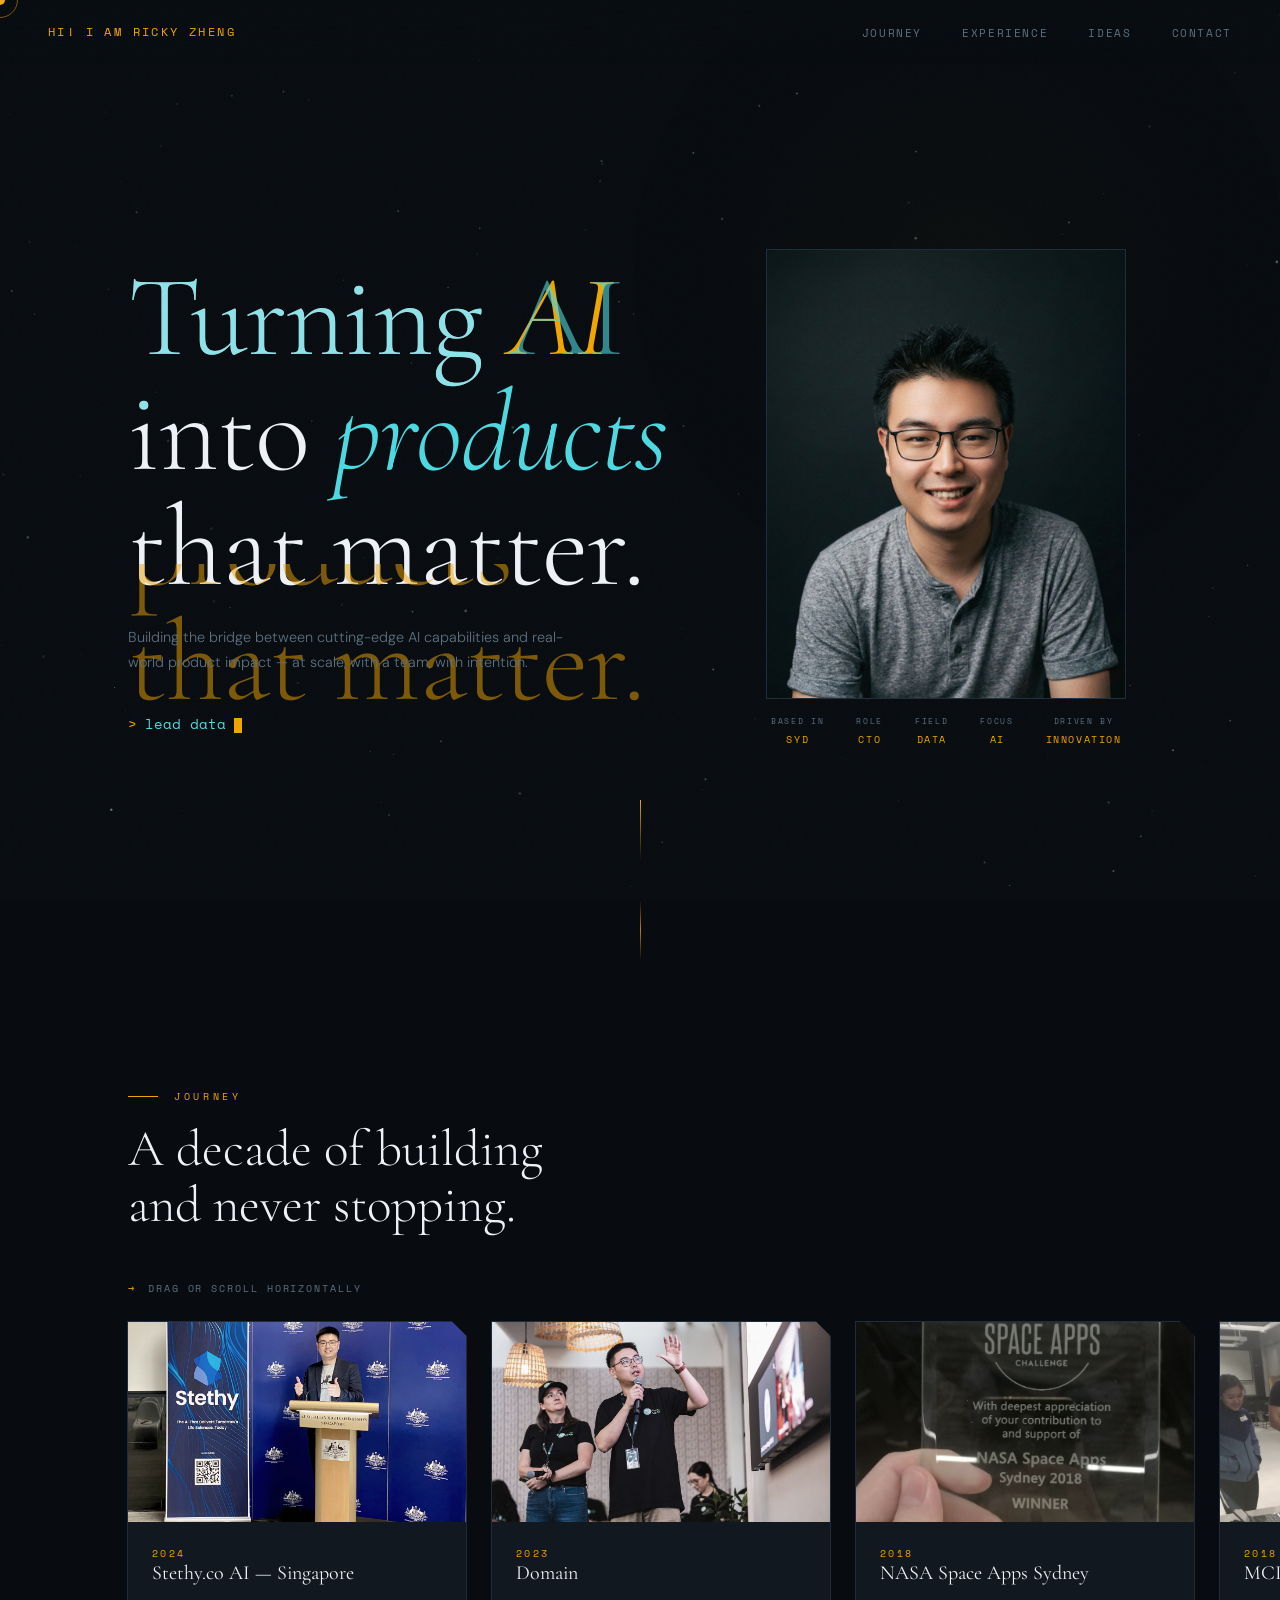
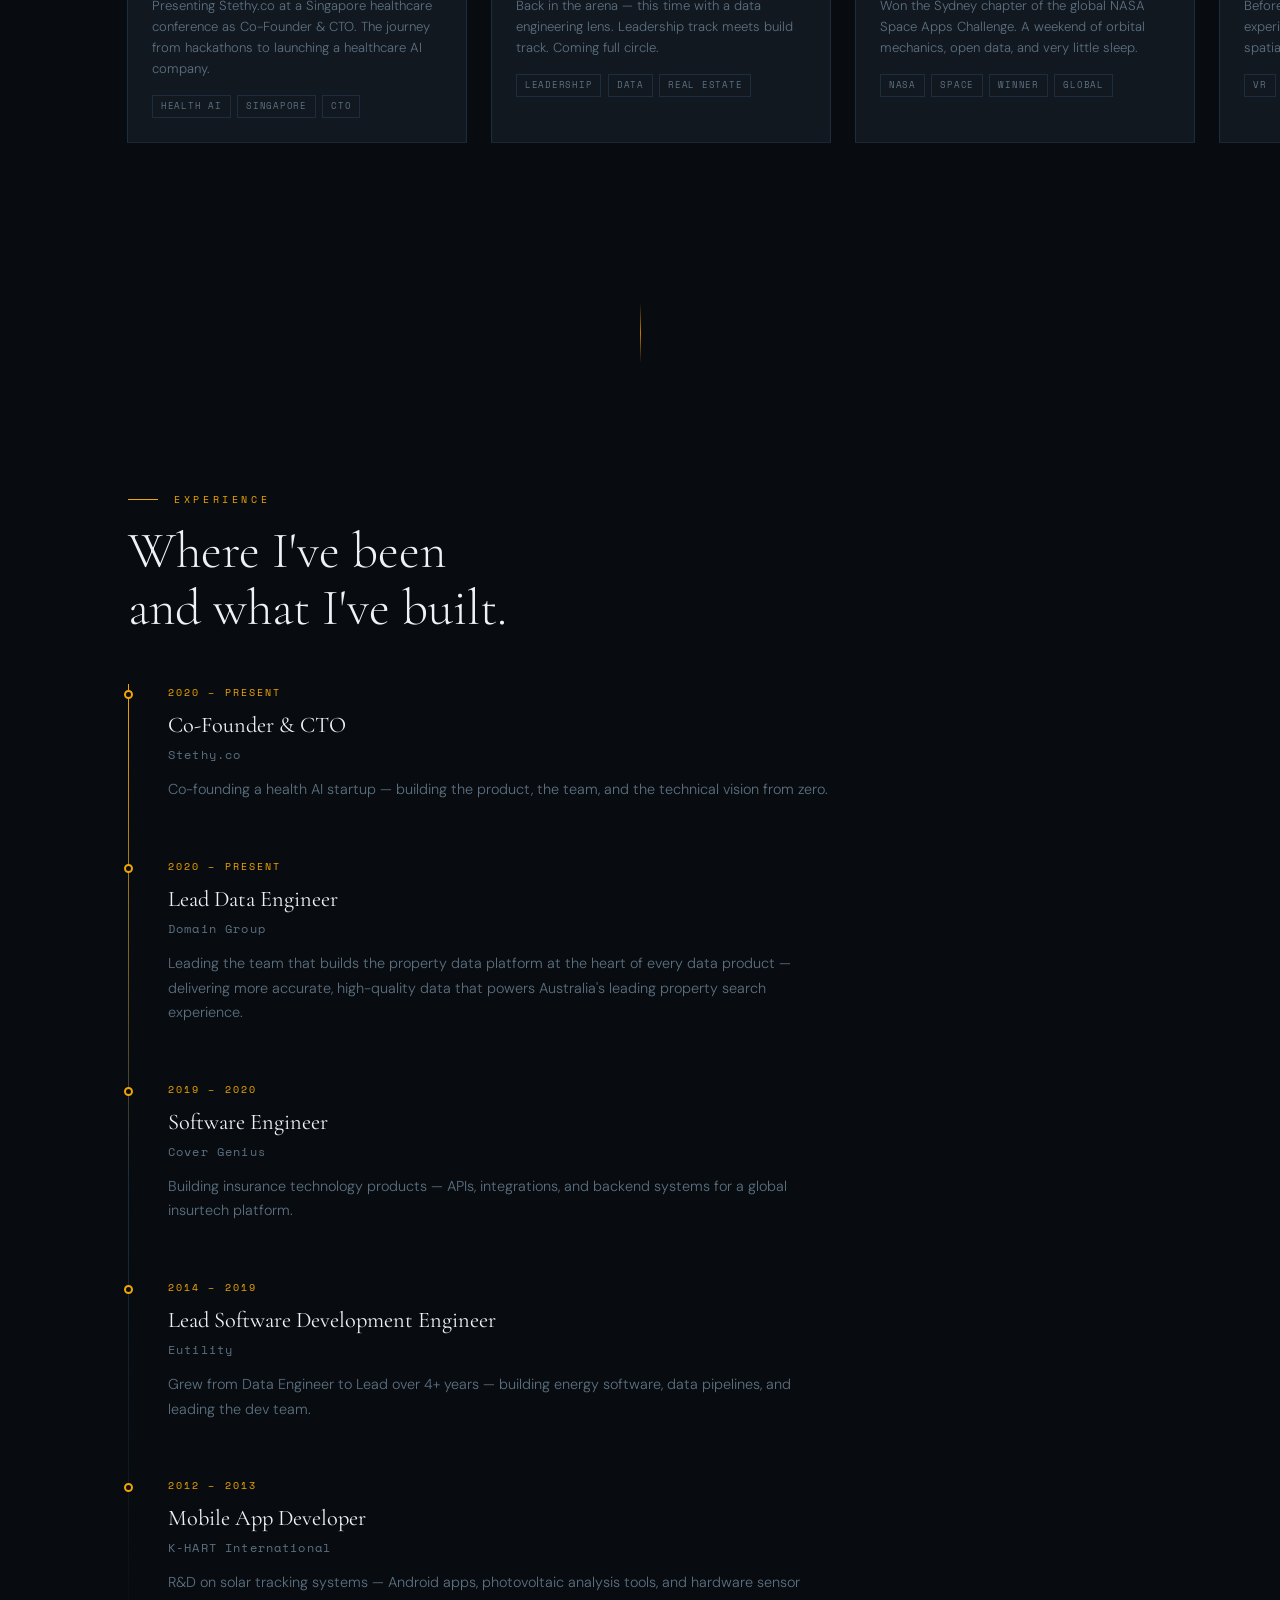
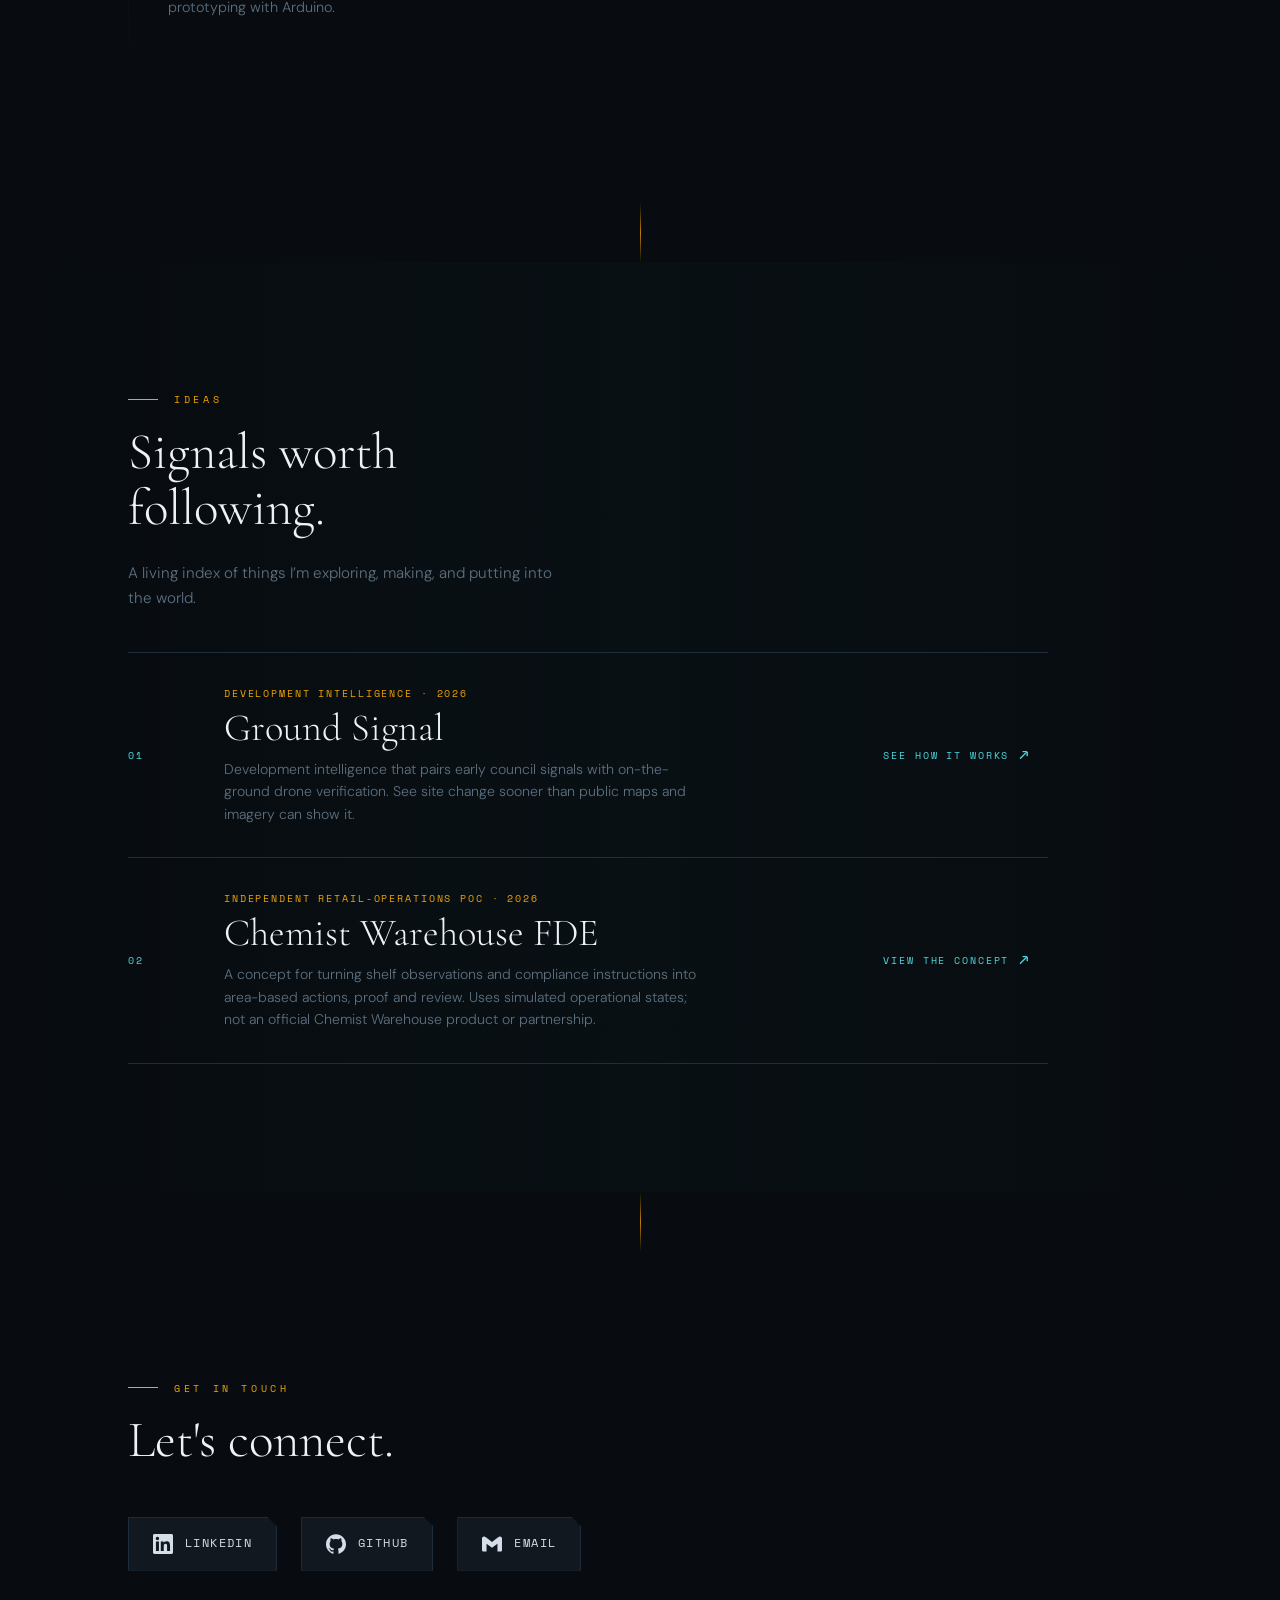
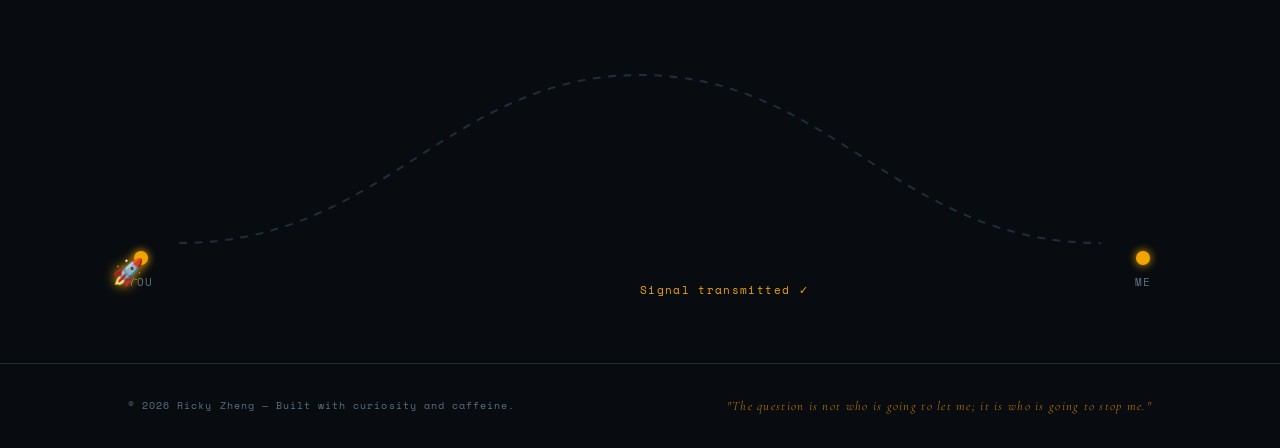
==== commit 73c7f854: "Update AI engineering leadership title" ====
--- a/index.html
+++ b/index.html
@@ -3,9 +3,9 @@
 <head>
 <meta charset="UTF-8">
 <meta name="viewport" content="width=device-width, initial-scale=1.0">
-<title>Ricky Zheng — Data Engineer Lead &amp; CTO | AI, Data &amp; Product Builder</title>
-<meta name="description" content="Ricky Zheng is a Data Engineer Lead and CTO of a health AI company based in Sydney, Australia. Passionate about turning AI into real-world products — from data pipelines to intelligent systems.">
-<meta name="keywords" content="Ricky Zheng, Data Engineer, CTO, AI, health AI, Sydney, Australia, data engineering, machine learning, solar engineering">
+<title>Ricky Zheng — Director of AI Engineering &amp; CTO | AI, Data &amp; Product Builder</title>
+<meta name="description" content="Ricky Zheng is a Director of AI Engineering and CTO of a healthcare AI company based in Sydney, Australia. Passionate about turning AI into real-world products — from data pipelines to intelligent systems.">
+<meta name="keywords" content="Ricky Zheng, Director of AI Engineering, CTO, AI, healthcare AI, Sydney, Australia, data engineering, machine learning, solar engineering">
 <meta name="author" content="Ricky Zheng">
 <link rel="canonical" href="https://ricky-zheng.com">
 <link rel="icon" type="image/x-icon" href="/favicon.ico">
@@ -17,8 +17,8 @@
 <!-- Open Graph -->
 <meta property="og:type" content="website">
 <meta property="og:url" content="https://ricky-zheng.com">
-<meta property="og:title" content="Ricky Zheng — Data Engineer Lead &amp; CTO | AI, Data &amp; Product Builder">
-<meta property="og:description" content="Ricky Zheng is a Data Engineer Lead and CTO of a health AI company based in Sydney, Australia. Turning AI into real-world products that matter.">
+<meta property="og:title" content="Ricky Zheng — Director of AI Engineering &amp; CTO | AI, Data &amp; Product Builder">
+<meta property="og:description" content="Ricky Zheng is a Director of AI Engineering and CTO of a healthcare AI company based in Sydney, Australia. Turning AI into real-world products that matter.">
 <meta property="og:image" content="https://ricky-zheng.com/images/personal-photos/IMG_4358.jpg">
 <meta property="og:locale" content="en_AU">
 <meta property="og:site_name" content="Ricky Zheng">
@@ -26,8 +26,8 @@
 <!-- Twitter Card -->
 <meta name="twitter:card" content="summary_large_image">
 <meta name="twitter:url" content="https://ricky-zheng.com">
-<meta name="twitter:title" content="Ricky Zheng — Data Engineer Lead &amp; CTO | AI, Data &amp; Product Builder">
-<meta name="twitter:description" content="Ricky Zheng is a Data Engineer Lead and CTO of a health AI company based in Sydney, Australia. Turning AI into real-world products that matter.">
+<meta name="twitter:title" content="Ricky Zheng — Director of AI Engineering &amp; CTO | AI, Data &amp; Product Builder">
+<meta name="twitter:description" content="Ricky Zheng is a Director of AI Engineering and CTO of a healthcare AI company based in Sydney, Australia. Turning AI into real-world products that matter.">
 <meta name="twitter:image" content="https://ricky-zheng.com/images/personal-photos/IMG_4358.jpg">
 
 <!-- JSON-LD Structured Data -->
@@ -39,11 +39,11 @@
   "url": "https://ricky-zheng.com",
   "email": "hi@ricky-zheng.com",
   "image": "https://ricky-zheng.com/images/personal-photos/IMG_4358.jpg",
-  "jobTitle": "Data Engineer Lead",
-  "description": "Data Engineer Lead and CTO of a health AI company. Background in solar engineering, now building AI-powered products in Sydney, Australia.",
+  "jobTitle": "Director of AI Engineering and CTO",
+  "description": "Director of AI Engineering and CTO of a healthcare AI company. Background in solar engineering, now building AI-powered products in Sydney, Australia.",
   "worksFor": {
     "@type": "Organization",
-    "name": "Health AI Company"
+    "name": "Healthcare AI Company"
   },
   "address": {
     "@type": "PostalAddress",
@@ -165,7 +165,7 @@
       <div class="journey-card-body">
         <p class="journey-year">2024</p>
         <h3 class="journey-title">Stethy.co AI — Singapore</h3>
-        <p class="journey-desc">Presenting Stethy.co at a Singapore healthcare conference as Co-Founder &amp; CTO. The journey from hackathons to launching a health AI company.</p>
+        <p class="journey-desc">Presenting Stethy.co at a Singapore healthcare conference as Co-Founder &amp; CTO. The journey from hackathons to launching a healthcare AI company.</p>
         <div class="journey-tags">
           <span class="tag">Health AI</span>
           <span class="tag">Singapore</span>
--- a/style.css
+++ b/style.css
@@ -1262,13 +1262,38 @@
   padding: 1.5rem;
 }
 
+.journey-meta {
+  display: flex;
+  align-items: center;
+  justify-content: space-between;
+  gap: 0.75rem;
+  min-height: 1.125rem;
+  margin-bottom: 0.4rem;
+}
+
 .journey-year {
   font-family: var(--mono);
   font-size: 0.6rem;
   letter-spacing: 0.25em;
   color: var(--amber);
   text-transform: uppercase;
-  margin-bottom: 0.4rem;
+  margin: 0;
+}
+
+.journey-logo {
+  display: block;
+  flex: 0 0 auto;
+  width: auto;
+  height: 1rem;
+  max-width: 6.25rem;
+  object-fit: contain;
+  object-position: right center;
+  opacity: 0.8;
+}
+
+.journey-logo--facebook {
+  height: 1.125rem;
+  max-width: 1.125rem;
 }
 
 .journey-title {
